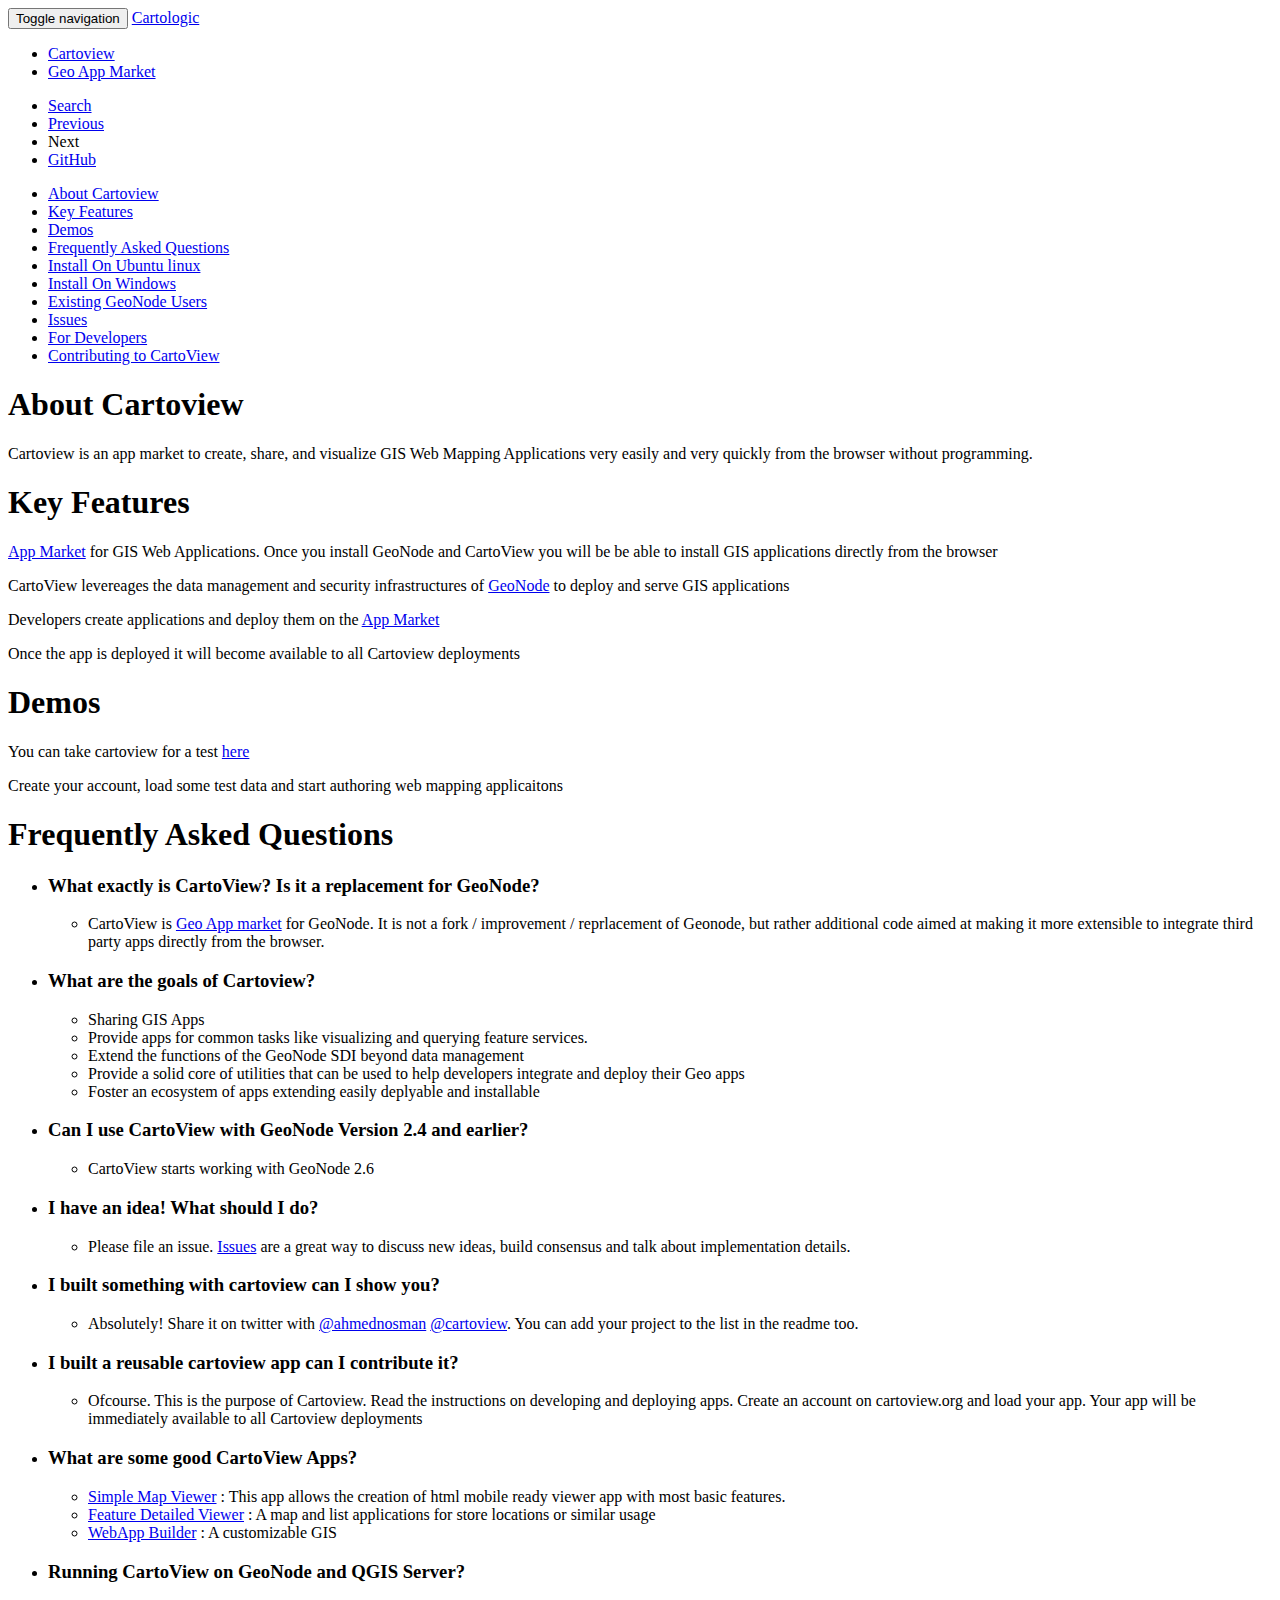
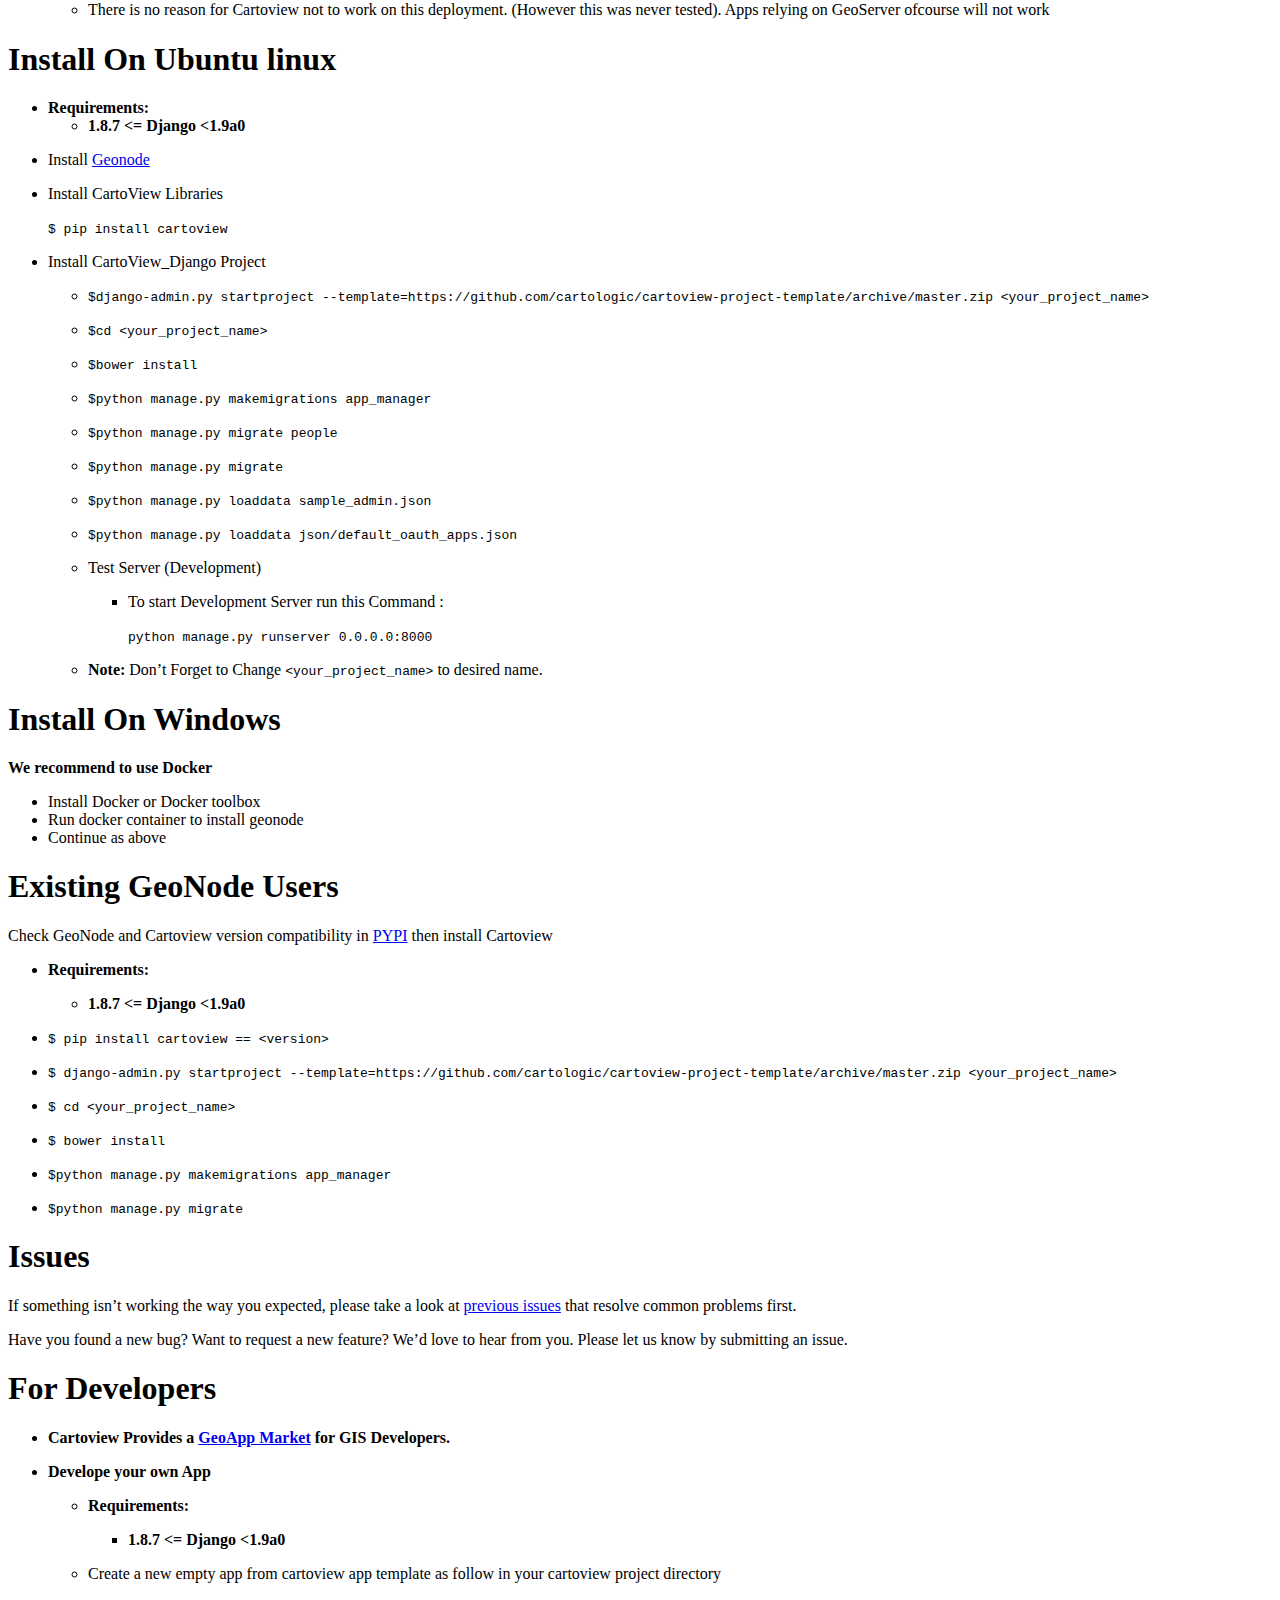
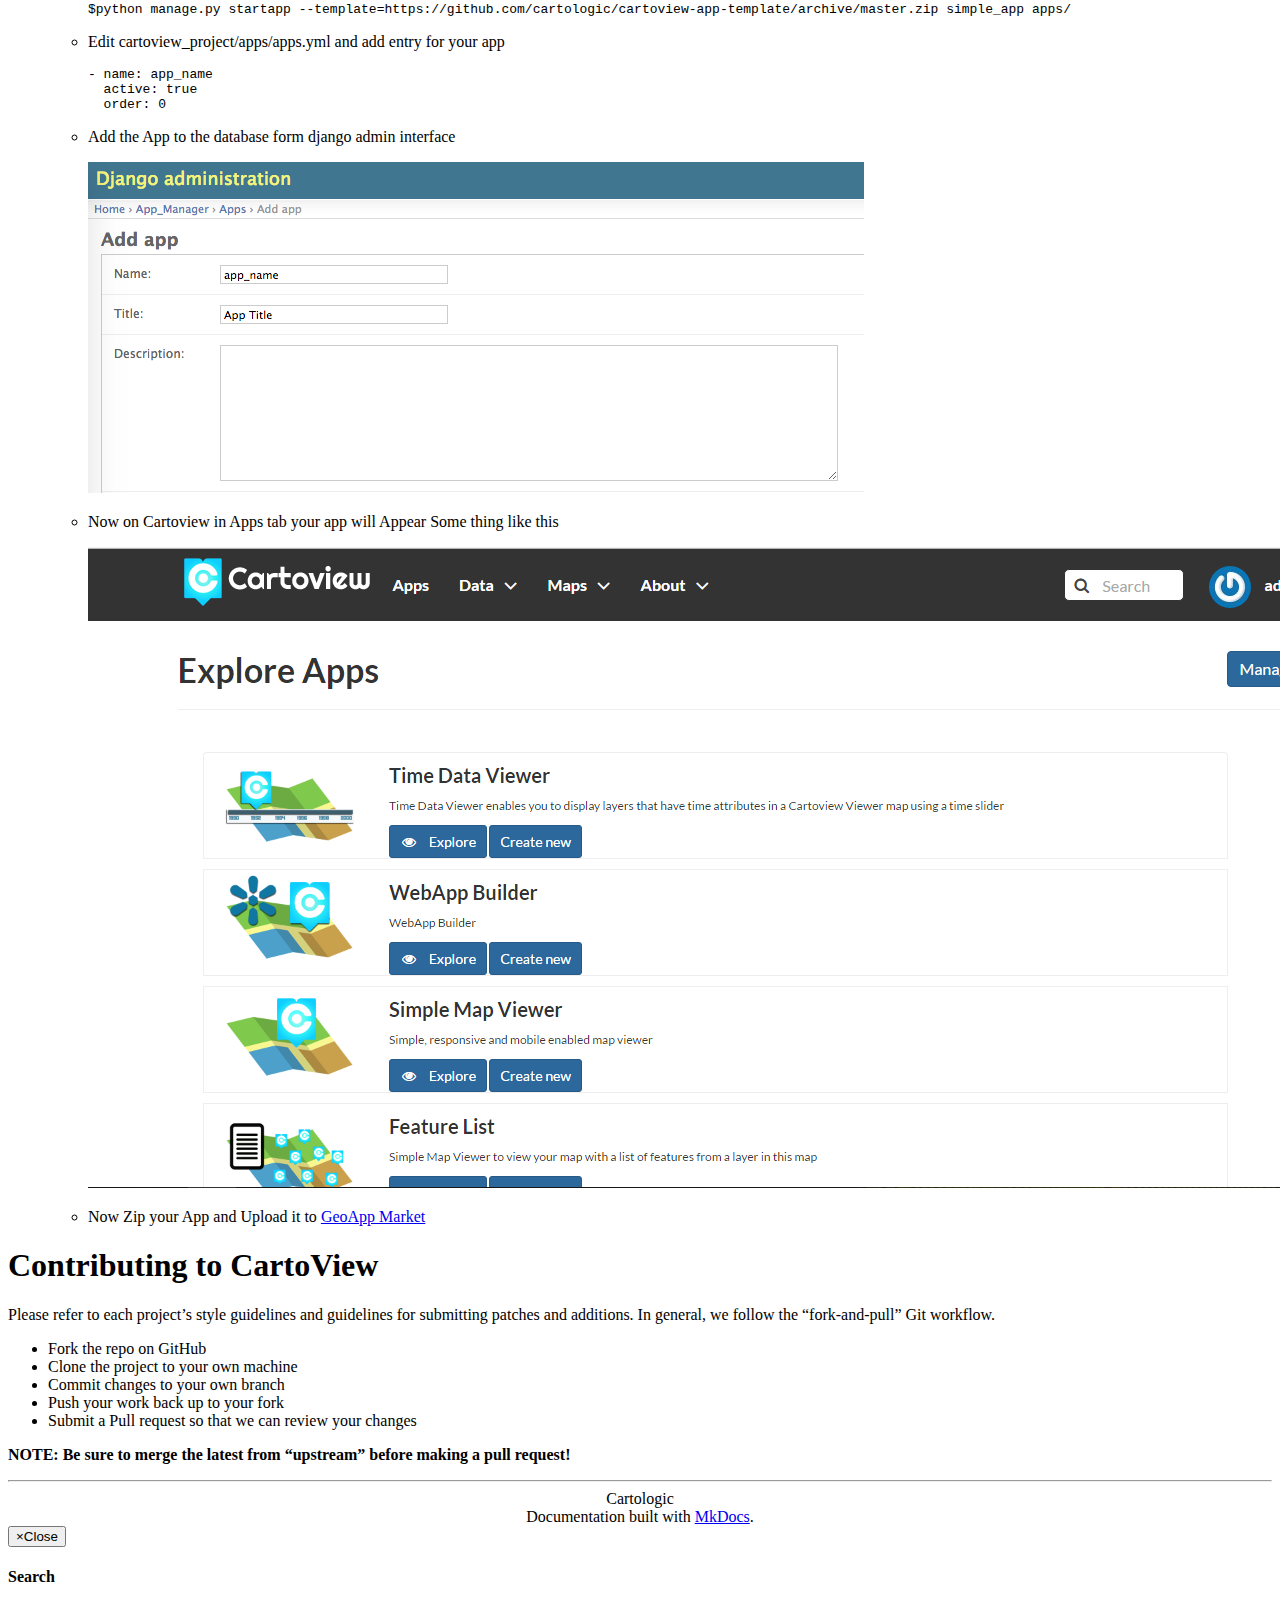
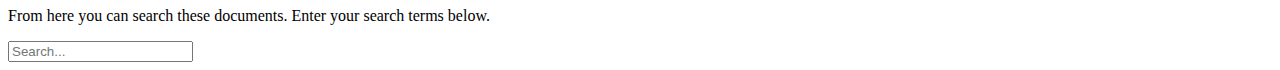
==== cartoview/index.html @ b1073b2e "Update index.html" ====
<!DOCTYPE html>
<html lang="en">
    <head>
        <meta charset="utf-8">
        <meta http-equiv="X-UA-Compatible" content="IE=edge">
        <meta name="viewport" content="width=device-width, initial-scale=1.0">
        
        <meta name="author" content="Cartologic">
        <link rel="canonical" href="http://www.cartologic.com/cartoview/">
        <link rel="shortcut icon" href="../img/favicon.ico">

	<title>Cartoview - Cartologic</title>

        <link href="../css/bootstrap-custom.min.css" rel="stylesheet">
        <link href="../css/font-awesome-4.0.3.css" rel="stylesheet">
        <link rel="stylesheet" href="../css/highlight.css">
        <link href="../css/base.css" rel="stylesheet">

        <!-- HTML5 shim and Respond.js IE8 support of HTML5 elements and media queries -->
        <!--[if lt IE 9]>
            <script src="https://oss.maxcdn.com/libs/html5shiv/3.7.0/html5shiv.js"></script>
            <script src="https://oss.maxcdn.com/libs/respond.js/1.3.0/respond.min.js"></script>
        <![endif]-->

        
    </head>

    <body>

        <div class="navbar navbar-inverse navbar-fixed-top" role="navigation">
    <div class="container">

        <!-- Collapsed navigation -->
        <div class="navbar-header">
            <!-- Expander button -->
            <button type="button" class="navbar-toggle" data-toggle="collapse" data-target=".navbar-collapse">
                <span class="sr-only">Toggle navigation</span>
                <span class="icon-bar"></span>
                <span class="icon-bar"></span>
                <span class="icon-bar"></span>
            </button>

            <!-- Main title -->
            <a class="navbar-brand" href="..">Cartologic</a>
        </div>

        <!-- Expanded navigation -->
        <div class="navbar-collapse collapse">
            <!-- Main navigation -->
            <ul class="nav navbar-nav">
 
                <li class="active">
                    <a href="./">Cartoview</a>
                </li>
				<li>
                    <a href="http://cartoview.org">Geo App Market</a>
                </li>
            
            
            </ul>

            <!-- Search, Navigation and Repo links -->
            <ul class="nav navbar-nav navbar-right">
                <li>
                    <a href="#" data-toggle="modal" data-target="#mkdocs_search_modal">
                        <i class="fa fa-search"></i> Search
                    </a>
                </li>
                <li >
                    <a rel="next" href="..">
                        <i class="fa fa-arrow-left"></i> Previous
                    </a>
                </li>
                <li class="disabled">
                    <a rel="prev" >
                        Next <i class="fa fa-arrow-right"></i>
                    </a>
                </li>
                
                <li>
                    <a href="https://github.com/cartologic/cartoview">
                        
                            <i class="fa fa-github"></i>
                        
                        GitHub
                    </a>
                </li>
                
            </ul>
        </div>
    </div>
</div>

        <div class="container">
            <div class="col-md-3"><div class="bs-sidebar hidden-print affix well" role="complementary">
    <ul class="nav bs-sidenav">
    
        <li class="main active"><a href="#about-cartoview">About Cartoview</a></li>
        
    
        <li class="main "><a href="#key-features">Key Features</a></li>
        
    
        <li class="main "><a href="#demos">Demos</a></li>
        
    
        <li class="main "><a href="#frequently-asked-questions">Frequently Asked Questions</a></li>
        
    
        <li class="main "><a href="#install-on-ubuntu-linux">Install On Ubuntu linux</a></li>
        
    
        <li class="main "><a href="#install-on-windows">Install On Windows</a></li>
        
    
        <li class="main "><a href="#existing-geonode-users">Existing GeoNode Users</a></li>
        
    
        <li class="main "><a href="#issues">Issues</a></li>
        
    
        <li class="main "><a href="#for-developers">For Developers</a></li>
        
    
        <li class="main "><a href="#contributing-to-cartoview">Contributing to CartoView</a></li>
        
    
    </ul>
</div></div>
            <div class="col-md-9" role="main">

<h1 id="about-cartoview">About Cartoview</h1>
<p>Cartoview is an app market to create, share, and visualize GIS Web Mapping Applications very easily and very quickly from the browser without programming.</p>		    
<h1 id="key-features">Key Features</h1>
<p><a href="../www.cartoview.org">App Market</a> for GIS Web Applications. 
Once you install GeoNode and CartoView you will be be able to install GIS applications directly from the browser</p>
<p>CartoView levereages the data management and security infrastructures of <a href="https://github.com/GeoNode/geonode">GeoNode</a> to deploy and serve GIS applications</p>
<p>Developers create applications and deploy them on the <a href="../www.cartoview.org">App Market</a></p>
<p>Once the app is deployed it will become available to all Cartoview deployments</p>
<h1 id="demos">Demos</h1>
<p>You can take cartoview for a test <a href="../demo.cartoview.org">here</a></p>
<p>Create your account, load some test data and start authoring web mapping applicaitons</p>
<h1 id="frequently-asked-questions">Frequently Asked Questions</h1>
<ul>
<li>
<p><h3>What exactly is CartoView? Is it a replacement for GeoNode?</h3></p>
<ul>
<li>CartoView is <a href="../www.cartoview.org">Geo App market</a> for GeoNode. It is not a fork / improvement / reprlacement of Geonode, but rather additional code aimed at making it more extensible to integrate third party apps directly from the browser.</li>
</ul>
</li>
<li>
<p><h3>What are the goals of Cartoview?</h3></p>
<ul>
<li>Sharing GIS Apps</li>
<li>Provide apps for common tasks like visualizing and querying feature services.</li>
<li>Extend the functions of the GeoNode SDI beyond data management</li>
<li>Provide a solid core of utilities that can be used to help developers integrate and deploy their Geo apps </li>
<li>Foster an ecosystem of apps extending easily deplyable and installable</li>
</ul>
</li>
<li>
<p><h3>Can I use CartoView with GeoNode Version 2.4 and earlier?</h3></p>
<ul>
<li>CartoView starts working with GeoNode 2.6</li>
</ul>
</li>
<li>
<p><h3>I have an idea! What should I do?</h3></p>
<ul>
<li>Please file an issue. <a href="https://github.com/cartologic/cartoview/issues">Issues</a> are a great way to discuss new ideas, build consensus and talk about implementation details.</li>
</ul>
</li>
<li>
<p><h3>I built something with cartoview can I show you?</h3></p>
<ul>
<li>Absolutely! Share it on twitter with <a href="https://twitter.com/ahmednosman">@ahmednosman</a> <a href="https://twitter.com/cartoview">@cartoview</a>. You can add your project to the list in the readme too.</li>
</ul>
</li>
<li>
<p><h3>I built a reusable cartoview app can I contribute it?</h3></p>
<ul>
<li>Ofcourse. This is the purpose of Cartoview. Read the instructions on developing and deploying apps. Create an account on cartoview.org and load your app. Your app will be immediately available to all Cartoview deployments</li>
</ul>
</li>
<li>
<p><h3>What are some good CartoView Apps?</h3></p>
<ul>
<li><a href="http://cartoview.org/app/cartoview_map_viewer/">Simple Map Viewer</a> : This app allows the creation of html mobile ready viewer app with most basic features.</li>
<li><a href="http://cartoview.org/app/cartoview_feature_list/">Feature Detailed Viewer</a> : A map and list applications for store locations or similar usage</li>
<li><a href="http://cartoview.org/app/cartoview_geonode_viewer/">WebApp Builder</a> : A customizable GIS </li>
</ul>
</li>
<li>
<p><h3>Running CartoView on GeoNode and QGIS Server?</h3></p>
<ul>
<li>There is no reason for Cartoview not to work on this deployment. (However this was never tested). Apps relying on GeoServer ofcourse will not work</li>
</ul>
</li>
</ul>
<h1 id="install-on-ubuntu-linux">Install On Ubuntu linux</h1>
<ul>
<li><strong>Requirements:</strong><ul>
<li><strong>1.8.7 &lt;= Django &lt;1.9a0</strong></li>
</ul>
</li>
<li>
<p>Install <a href="https://github.com/GeoNode/geonode">Geonode</a> </p>
</li>
<li>
<p>Install CartoView Libraries</p>
<p><code>$ pip install cartoview</code></p>
</li>
<li>
<p>Install CartoView_Django Project</p>
<ul>
<li>
<p><code>$django-admin.py startproject --template=https://github.com/cartologic/cartoview-project-template/archive/master.zip  &lt;your_project_name&gt;</code></p>
</li>
<li>
<p><code>$cd &lt;your_project_name&gt;</code></p>
</li>
<li>
<p><code>$bower install</code></p>
</li>
<li>
<p><code>$python manage.py makemigrations app_manager</code></p>
</li>
<li>
<p><code>$python manage.py migrate people</code></p>
</li>
<li>
<p><code>$python manage.py migrate</code></p>
</li>
<li>
<p><code>$python manage.py loaddata sample_admin.json</code></p>
</li>
<li>
<p><code>$python manage.py loaddata json/default_oauth_apps.json</code></p>
</li>
<li>
<p>Test Server (Development)</p>
<ul>
<li>
<p>To start Development Server run this Command :</p>
<p><code>python manage.py runserver 0.0.0.0:8000</code></p>
</li>
</ul>
</li>
<li>
<p><strong>Note:</strong> Don&rsquo;t Forget to Change <code>&lt;your_project_name&gt;</code> to desired name.</p>
</li>
</ul>
</li>
</ul>
<h1 id="install-on-windows">Install On Windows</h1>
<p><strong>We recommend to use Docker</strong></p>
<ul>
<li>Install Docker or Docker toolbox</li>
<li>Run docker container to install geonode</li>
<li>Continue as above</li>
</ul>
<h1 id="existing-geonode-users">Existing GeoNode Users</h1>
<p>Check GeoNode and Cartoview version compatibility in <a href="https://pypi.python.org/pypi/cartoview">PYPI</a> then install Cartoview</p>
<ul>
<li>
<p><strong>Requirements:</strong></p>
<ul>
<li><strong>1.8.7 &lt;= Django &lt;1.9a0</strong></li>
</ul>
</li>
<li>
<p><code>$ pip install cartoview == &lt;version&gt;</code></p>
</li>
<li>
<p><code>$ django-admin.py startproject --template=https://github.com/cartologic/cartoview-project-template/archive/master.zip  &lt;your_project_name&gt;</code></p>
</li>
<li>
<p><code>$ cd &lt;your_project_name&gt;</code></p>
</li>
<li>
<p><code>$ bower install</code></p>
</li>
<li>
<p><code>$python manage.py makemigrations app_manager</code></p>
</li>
<li>
<p><code>$python manage.py migrate</code></p>
</li>
</ul>
<h1 id="issues">Issues</h1>
<p>If something isn&rsquo;t working the way you expected, please take a look at <a href="https://github.com/cartologic/cartoview/issues">previous issues</a> that resolve common problems first.</p>
<p>Have you found a new bug? Want to request a new feature? We&rsquo;d love to hear from you. Please let us know by submitting an issue.</p>
<h1 id="for-developers">For Developers</h1>
<ul>
<li>
<p><strong>Cartoview Provides a <a href="../www.cartoview.org">GeoApp Market</a> for GIS Developers.</strong></p>
</li>
<li>
<p><strong>Develope your own App</strong></p>
<ul>
<li>
<p><strong>Requirements:</strong></p>
<ul>
<li><strong>1.8.7 &lt;= Django &lt;1.9a0</strong></li>
</ul>
</li>
<li>
<p>Create a new empty app from cartoview app template as follow in your cartoview project directory</p>
<p><code>$python manage.py startapp --template=https://github.com/cartologic/cartoview-app-template/archive/master.zip simple_app apps/</code></p>
</li>
<li>
<p>Edit cartoview_project/apps/apps.yml and add entry for your app</p>
<pre><code>- name: app_name
  active: true
  order: 0
</code></pre>
</li>
<li>
<p>Add the App to the database form django admin interface</p>
<p><img alt="New App" src="../img/developers_app.png" /></p>
</li>
<li>
<p>Now on Cartoview in Apps tab your app will Appear Some thing like this</p>
<p><img alt="App Panel" src="../img/apps_panel.PNG" /></p>
</li>
<li>
<p>Now Zip your App and Upload it to <a href="../www.cartoview.org">GeoApp Market</a></p>
</li>
</ul>
</li>
</ul>
<h1 id="contributing-to-cartoview">Contributing to CartoView</h1>
<p>Please refer to each project&rsquo;s style guidelines and guidelines for submitting patches and additions. In general, we follow the &ldquo;fork-and-pull&rdquo; Git workflow.</p>
<ul>
<li>Fork the repo on GitHub</li>
<li>Clone the project to your own machine</li>
<li>Commit changes to your own branch</li>
<li>Push your work back up to your fork</li>
<li>Submit a Pull request so that we can review your changes</li>
</ul>
<p><strong>NOTE: Be sure to merge the latest from &ldquo;upstream&rdquo; before making a pull request!</strong></p></div>
        </div>

        <footer class="col-md-12">
            <hr>
            
                <center>Cartologic</center>
            
            <center>Documentation built with <a href="http://www.mkdocs.org/">MkDocs</a>.</center>
        </footer>

        <script src="../js/jquery-1.10.2.min.js"></script>
        <script src="../js/bootstrap-3.0.3.min.js"></script>
        <script src="../js/highlight.pack.js"></script>
        <script>var base_url = '..';</script>
        <script data-main="../mkdocs/js/search.js" src="../mkdocs/js/require.js"></script>
        <script src="../js/base.js"></script>

        <div class="modal" id="mkdocs_search_modal" tabindex="-1" role="dialog" aria-labelledby="Search Modal" aria-hidden="true">
            <div class="modal-dialog">
                <div class="modal-content">
                    <div class="modal-header">
                        <button type="button" class="close" data-dismiss="modal"><span aria-hidden="true">&times;</span><span class="sr-only">Close</span></button>
                        <h4 class="modal-title" id="exampleModalLabel">Search</h4>
                    </div>
                    <div class="modal-body">
                        <p>
                            From here you can search these documents. Enter
                            your search terms below.
                        </p>
                        <form role="form">
                            <div class="form-group">
                                <input type="text" class="form-control" placeholder="Search..." id="mkdocs-search-query">
                            </div>
                        </form>
                        <div id="mkdocs-search-results"></div>
                    </div>
                    <div class="modal-footer">
                    </div>
                </div>
            </div>
        </div>
    </body>
</html>
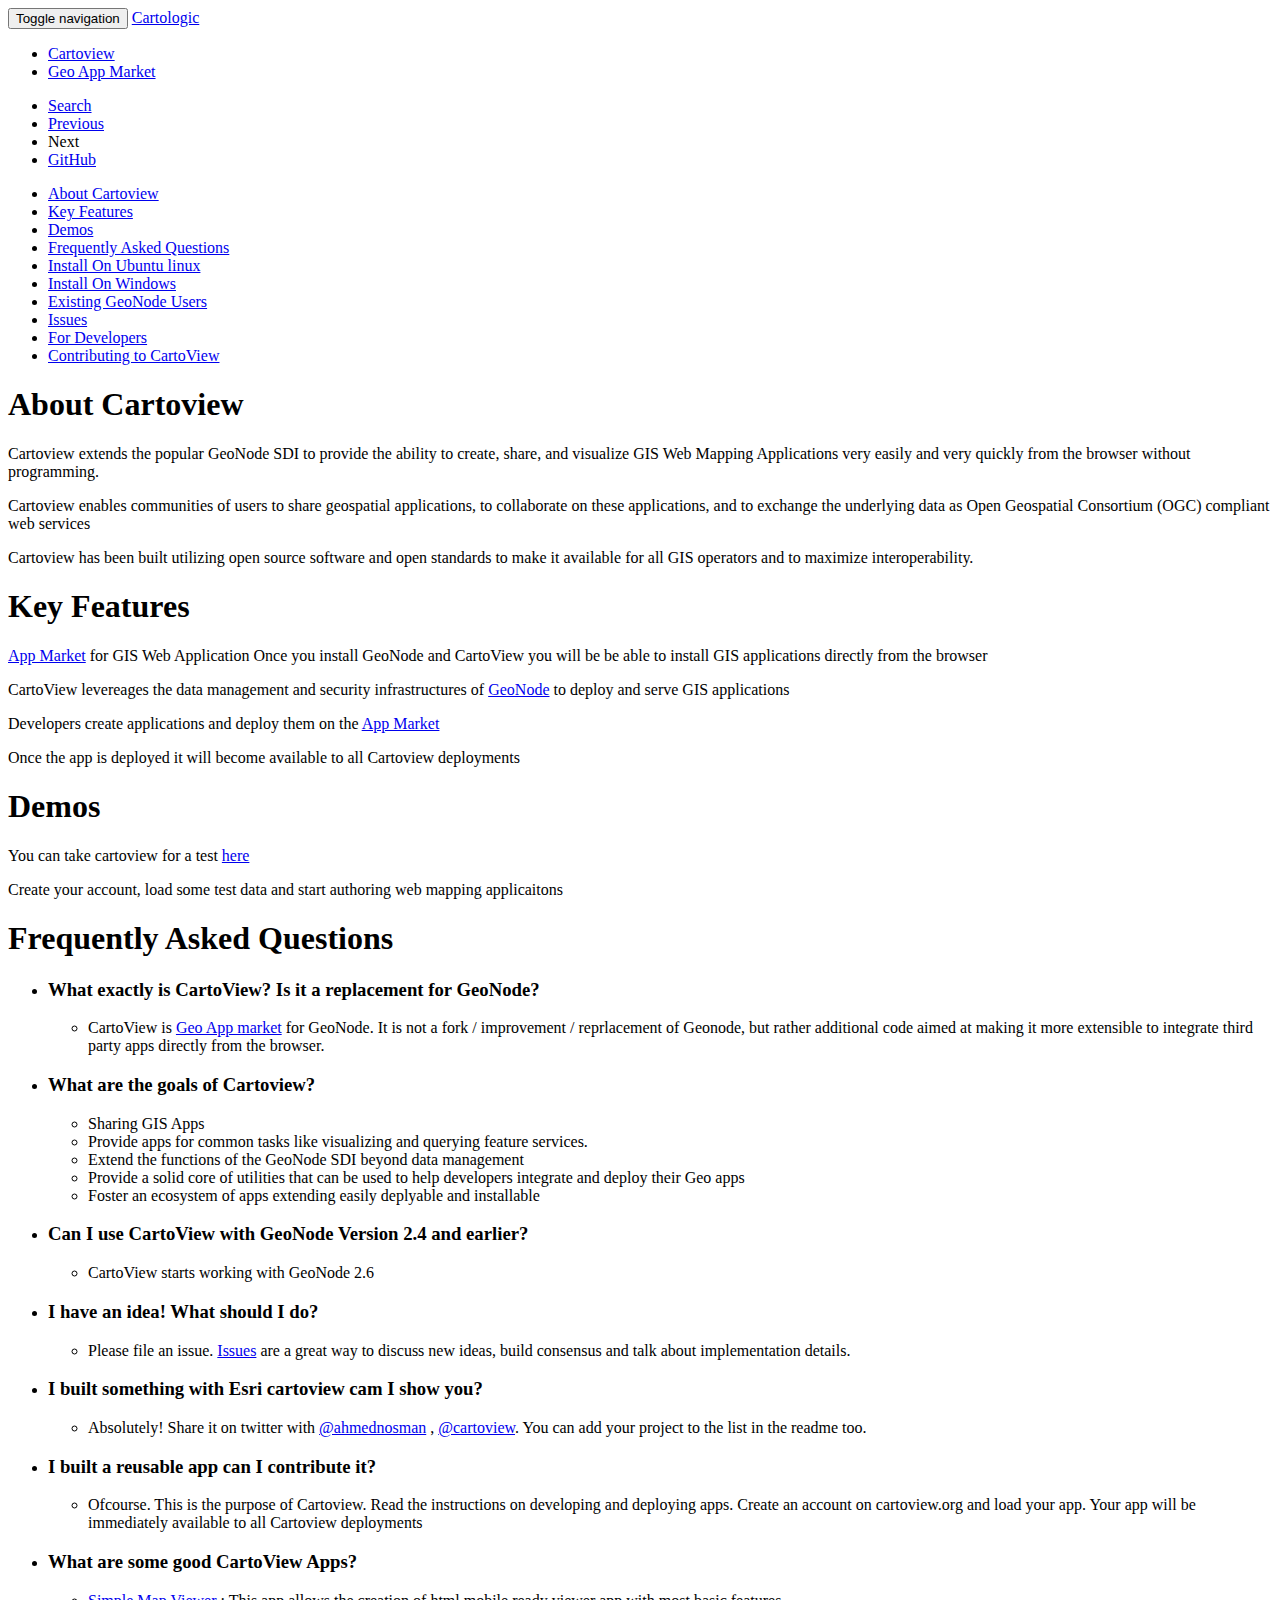
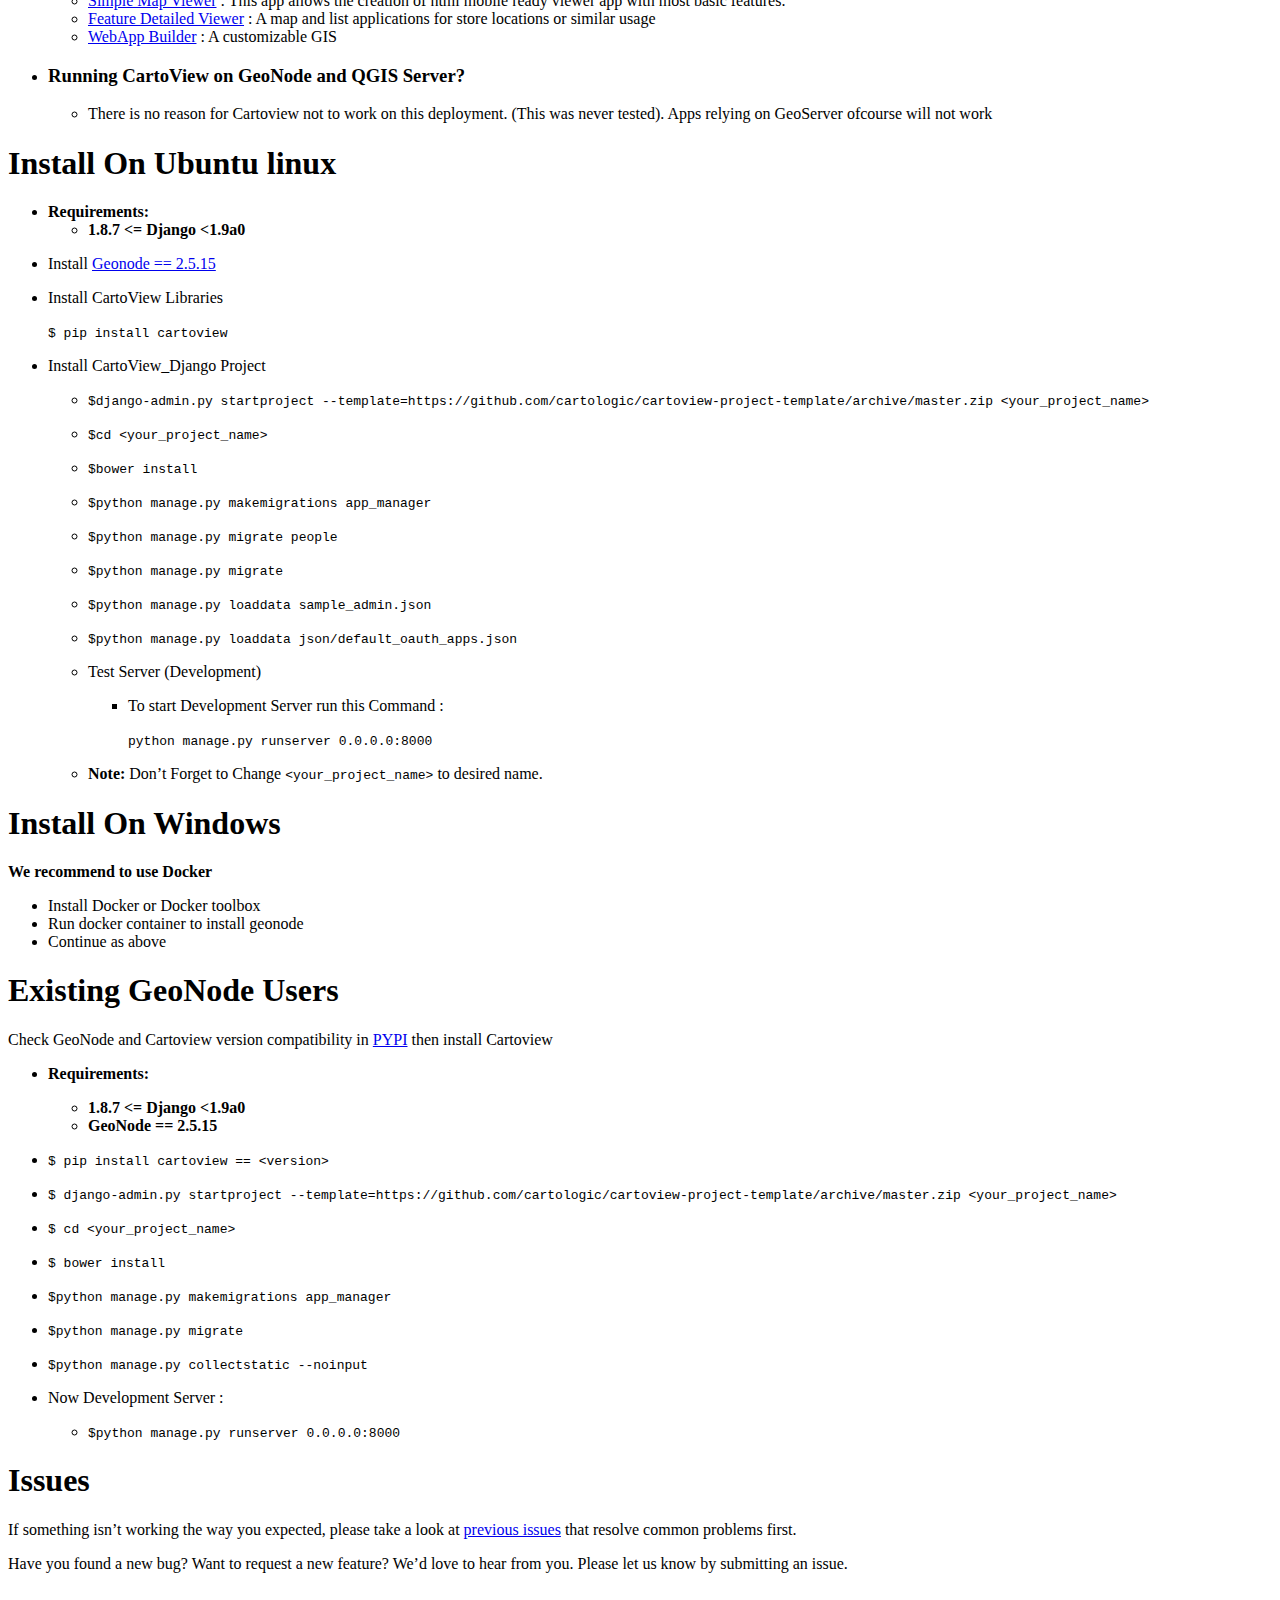
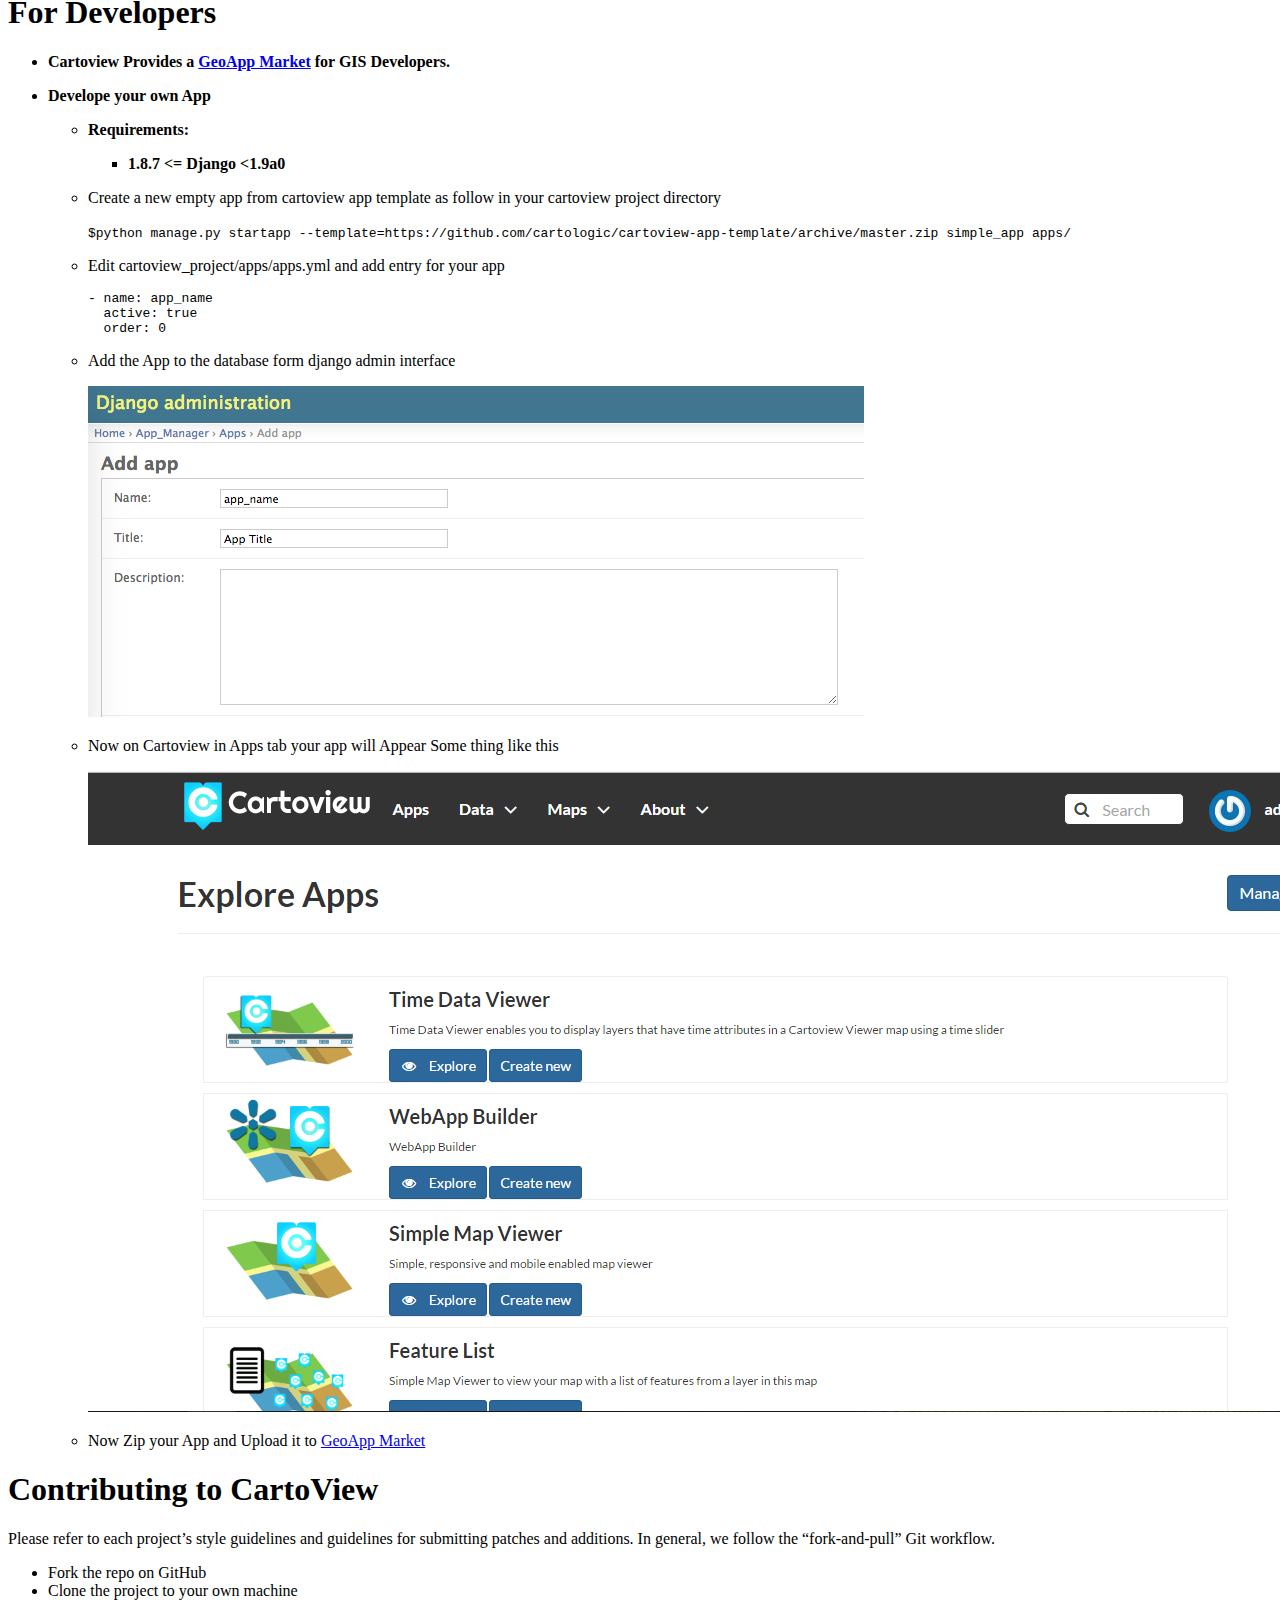
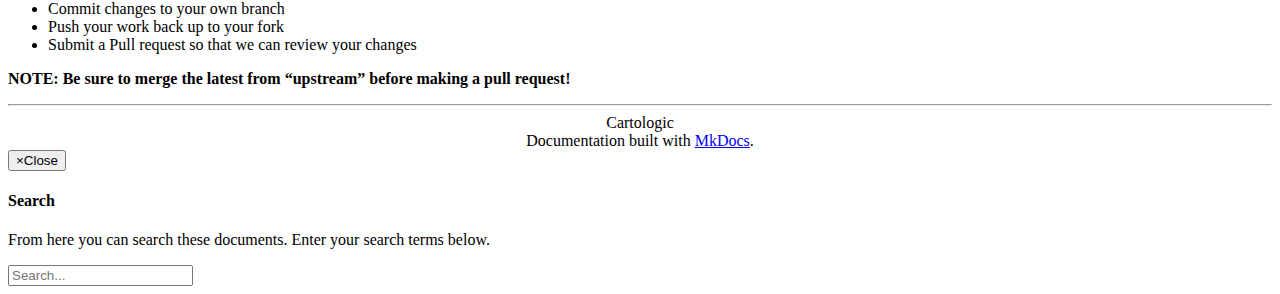
==== commit 0462efab: "update geonode version" ====
--- a/cartoview/index.html
+++ b/cartoview/index.html
@@ -48,12 +48,11 @@
         <div class="navbar-collapse collapse">
             <!-- Main navigation -->
             <ul class="nav navbar-nav">
- 
                 <li class="active">
                     <a href="./">Cartoview</a>
                 </li>
-				<li>
-                    <a href="http://cartoview.org">Geo App Market</a>
+				<li >
+                    <a href="http://cartoview.org" target="_blank">Geo App Market</a>
                 </li>
             
             
@@ -130,22 +129,24 @@
             <div class="col-md-9" role="main">
 
 <h1 id="about-cartoview">About Cartoview</h1>
-<p>Cartoview is an app market to create, share, and visualize GIS Web Mapping Applications very easily and very quickly from the browser without programming.</p>		    
+<p>Cartoview extends the popular GeoNode SDI to provide the ability to create, share, and visualize GIS Web Mapping Applications very easily and very quickly from the browser without programming.</p>
+<p>Cartoview enables communities of users to share geospatial applications, to collaborate on these applications, and to exchange the underlying data as Open Geospatial Consortium (OGC) compliant web services</p>
+<p>Cartoview has been built utilizing open source software and open standards to make it available for all GIS operators and to maximize interoperability.</p>
 <h1 id="key-features">Key Features</h1>
-<p><a href="../www.cartoview.org">App Market</a> for GIS Web Applications. 
+<p><a href="http://www.cartoview.org">App Market</a> for GIS Web Application
 Once you install GeoNode and CartoView you will be be able to install GIS applications directly from the browser</p>
 <p>CartoView levereages the data management and security infrastructures of <a href="https://github.com/GeoNode/geonode">GeoNode</a> to deploy and serve GIS applications</p>
-<p>Developers create applications and deploy them on the <a href="../www.cartoview.org">App Market</a></p>
+<p>Developers create applications and deploy them on the <a href="http://www.cartoview.org">App Market</a></p>
 <p>Once the app is deployed it will become available to all Cartoview deployments</p>
 <h1 id="demos">Demos</h1>
-<p>You can take cartoview for a test <a href="../demo.cartoview.org">here</a></p>
+<p>You can take cartoview for a test <a href="http://demo.cartoview.org">here</a></p>
 <p>Create your account, load some test data and start authoring web mapping applicaitons</p>
 <h1 id="frequently-asked-questions">Frequently Asked Questions</h1>
 <ul>
 <li>
 <p><h3>What exactly is CartoView? Is it a replacement for GeoNode?</h3></p>
 <ul>
-<li>CartoView is <a href="../www.cartoview.org">Geo App market</a> for GeoNode. It is not a fork / improvement / reprlacement of Geonode, but rather additional code aimed at making it more extensible to integrate third party apps directly from the browser.</li>
+<li>CartoView is <a href="http://www.cartoview.org">Geo App market</a> for GeoNode. It is not a fork / improvement / reprlacement of Geonode, but rather additional code aimed at making it more extensible to integrate third party apps directly from the browser.</li>
 </ul>
 </li>
 <li>
@@ -171,13 +172,13 @@
 </ul>
 </li>
 <li>
-<p><h3>I built something with cartoview can I show you?</h3></p>
-<ul>
-<li>Absolutely! Share it on twitter with <a href="https://twitter.com/ahmednosman">@ahmednosman</a> <a href="https://twitter.com/cartoview">@cartoview</a>. You can add your project to the list in the readme too.</li>
-</ul>
-</li>
-<li>
-<p><h3>I built a reusable cartoview app can I contribute it?</h3></p>
+<p><h3>I built something with Esri cartoview cam I show you?</h3></p>
+<ul>
+<li>Absolutely! Share it on twitter with <a href="https://twitter.com/ahmednosman">@ahmednosman</a> , <a href="https://twitter.com/cartoview">@cartoview</a>. You can add your project to the list in the readme too.</li>
+</ul>
+</li>
+<li>
+<p><h3>I built a reusable app  can I contribute it?</h3></p>
 <ul>
 <li>Ofcourse. This is the purpose of Cartoview. Read the instructions on developing and deploying apps. Create an account on cartoview.org and load your app. Your app will be immediately available to all Cartoview deployments</li>
 </ul>
@@ -193,7 +194,7 @@
 <li>
 <p><h3>Running CartoView on GeoNode and QGIS Server?</h3></p>
 <ul>
-<li>There is no reason for Cartoview not to work on this deployment. (However this was never tested). Apps relying on GeoServer ofcourse will not work</li>
+<li>There is no reason for Cartoview not to work on this deployment. (This was never tested). Apps relying on GeoServer ofcourse will not work</li>
 </ul>
 </li>
 </ul>
@@ -204,7 +205,7 @@
 </ul>
 </li>
 <li>
-<p>Install <a href="https://github.com/GeoNode/geonode">Geonode</a> </p>
+<p>Install <a href="https://github.com/GeoNode/geonode">Geonode == 2.5.15</a> </p>
 </li>
 <li>
 <p>Install CartoView Libraries</p>
@@ -266,6 +267,7 @@
 <p><strong>Requirements:</strong></p>
 <ul>
 <li><strong>1.8.7 &lt;= Django &lt;1.9a0</strong></li>
+<li><strong> GeoNode == 2.5.15 </strong></li>
 </ul>
 </li>
 <li>
@@ -285,6 +287,15 @@
 </li>
 <li>
 <p><code>$python manage.py migrate</code></p>
+</li>
+<li>
+<p><code>$python manage.py collectstatic --noinput</code></p>
+</li>
+<li>
+<p>Now Development Server :</p>
+<ul>
+<li><code>$python manage.py runserver 0.0.0.0:8000</code></li>
+</ul>
 </li>
 </ul>
 <h1 id="issues">Issues</h1>
@@ -293,7 +304,7 @@
 <h1 id="for-developers">For Developers</h1>
 <ul>
 <li>
-<p><strong>Cartoview Provides a <a href="../www.cartoview.org">GeoApp Market</a> for GIS Developers.</strong></p>
+<p><strong>Cartoview Provides a <a href="http://www.cartoview.org">GeoApp Market</a> for GIS Developers.</strong></p>
 </li>
 <li>
 <p><strong>Develope your own App</strong></p>
@@ -324,7 +335,7 @@
 <p><img alt="App Panel" src="../img/apps_panel.PNG" /></p>
 </li>
 <li>
-<p>Now Zip your App and Upload it to <a href="../www.cartoview.org">GeoApp Market</a></p>
+<p>Now Zip your App and Upload it to <a href="http://www.cartoview.org">GeoApp Market</a></p>
 </li>
 </ul>
 </li>
@@ -381,4 +392,4 @@
             </div>
         </div>
     </body>
-</html>
+</html>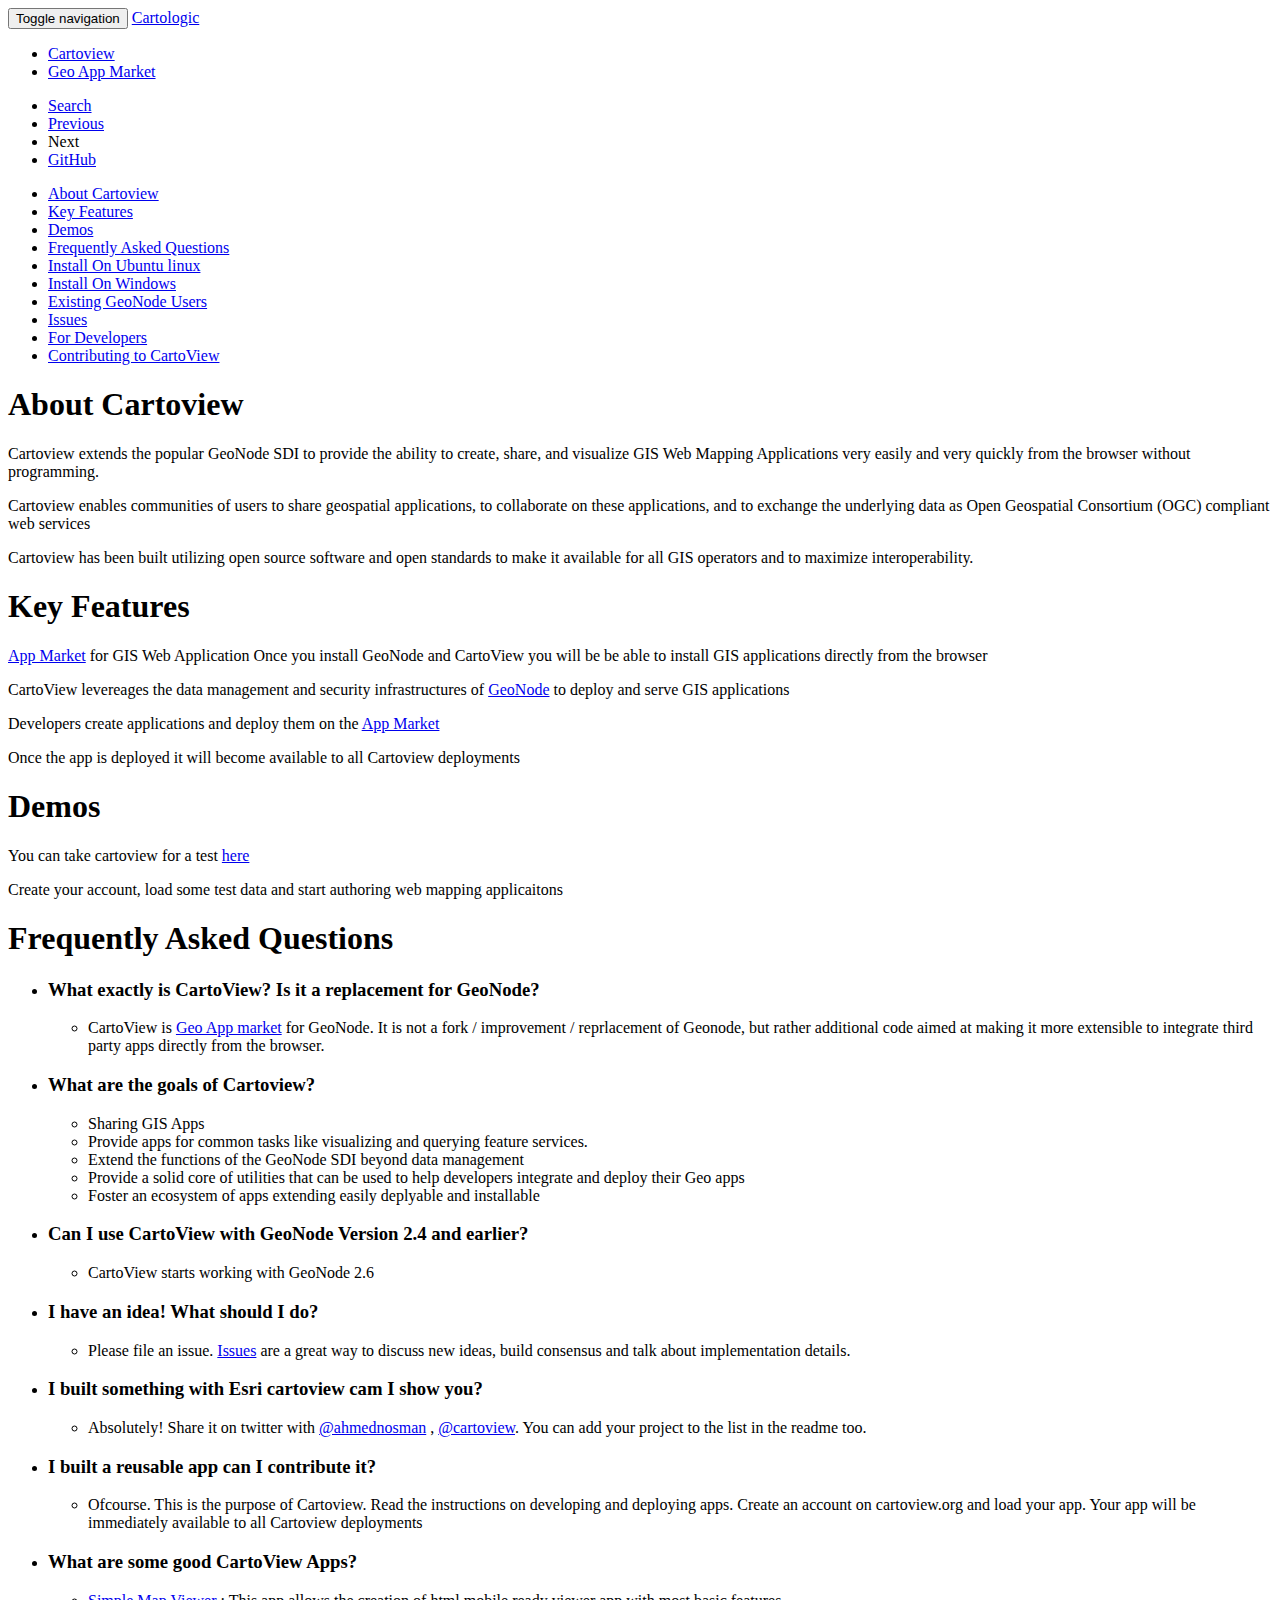
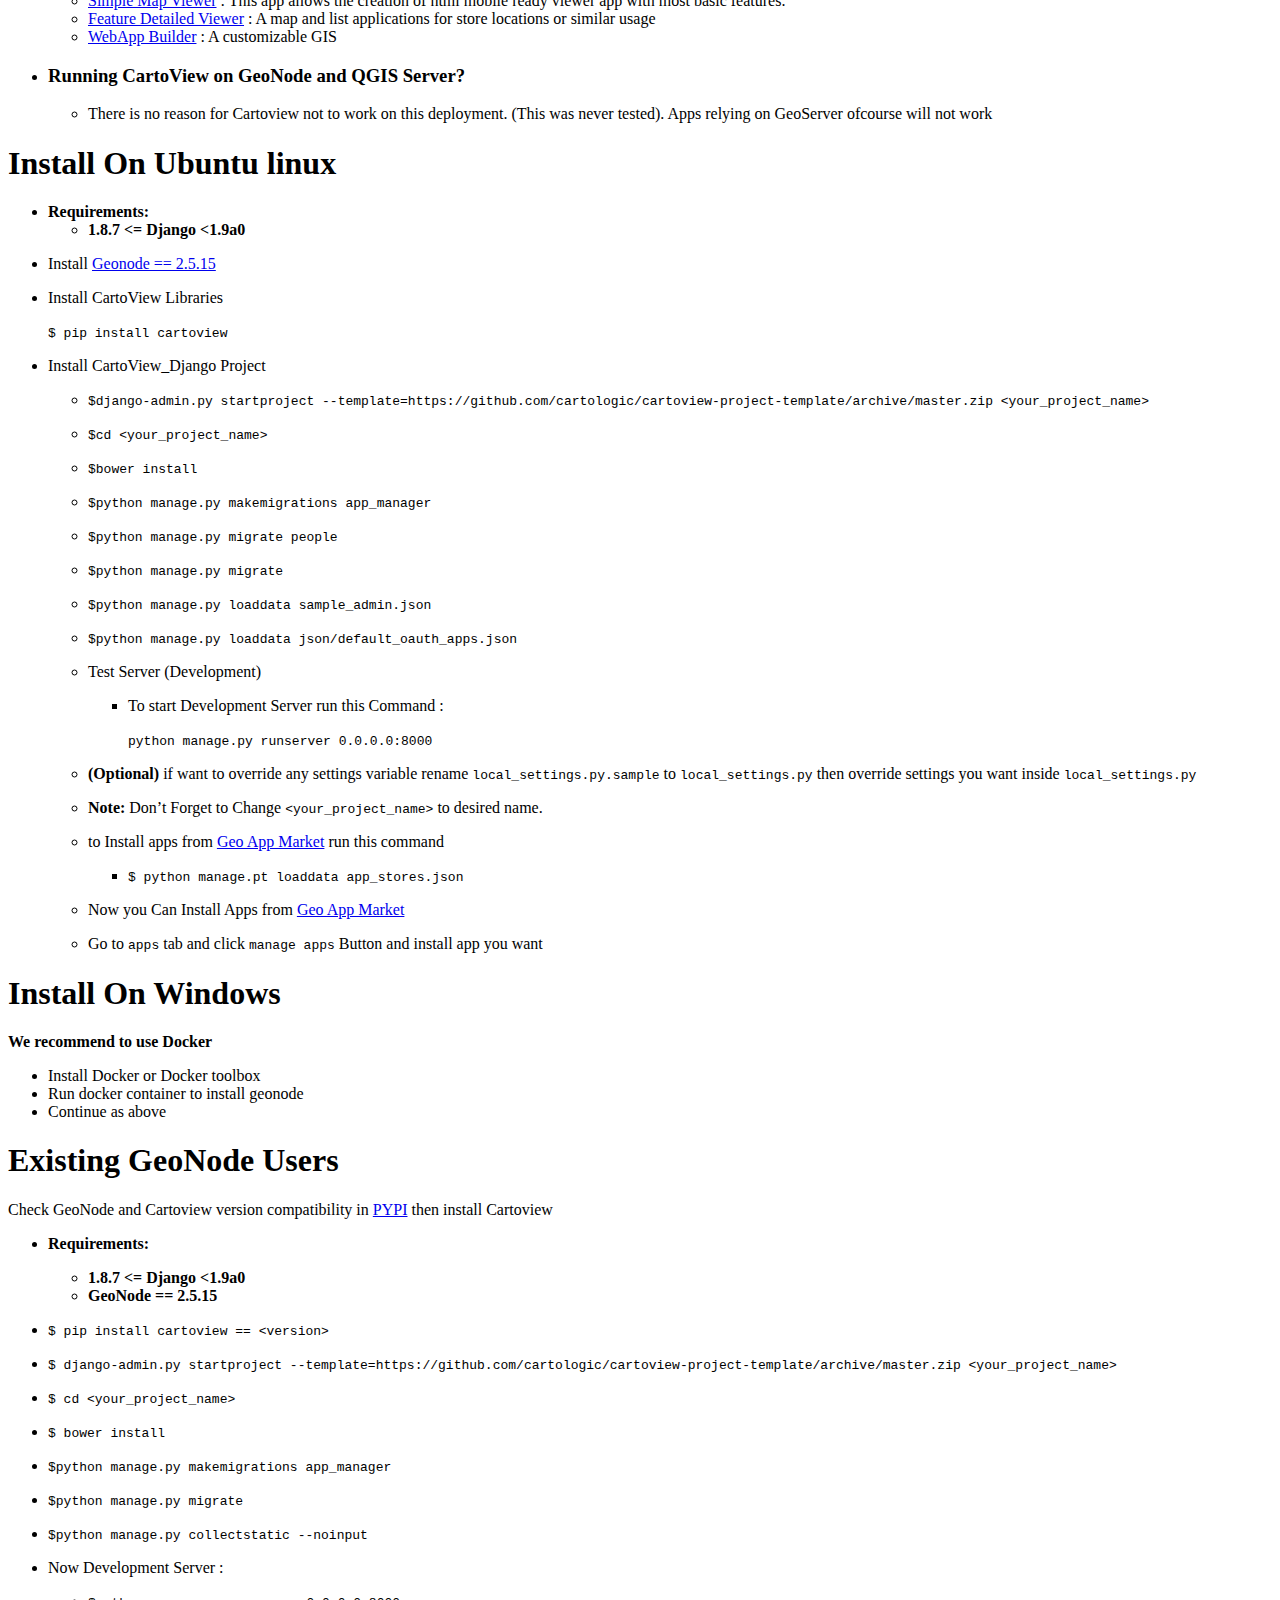
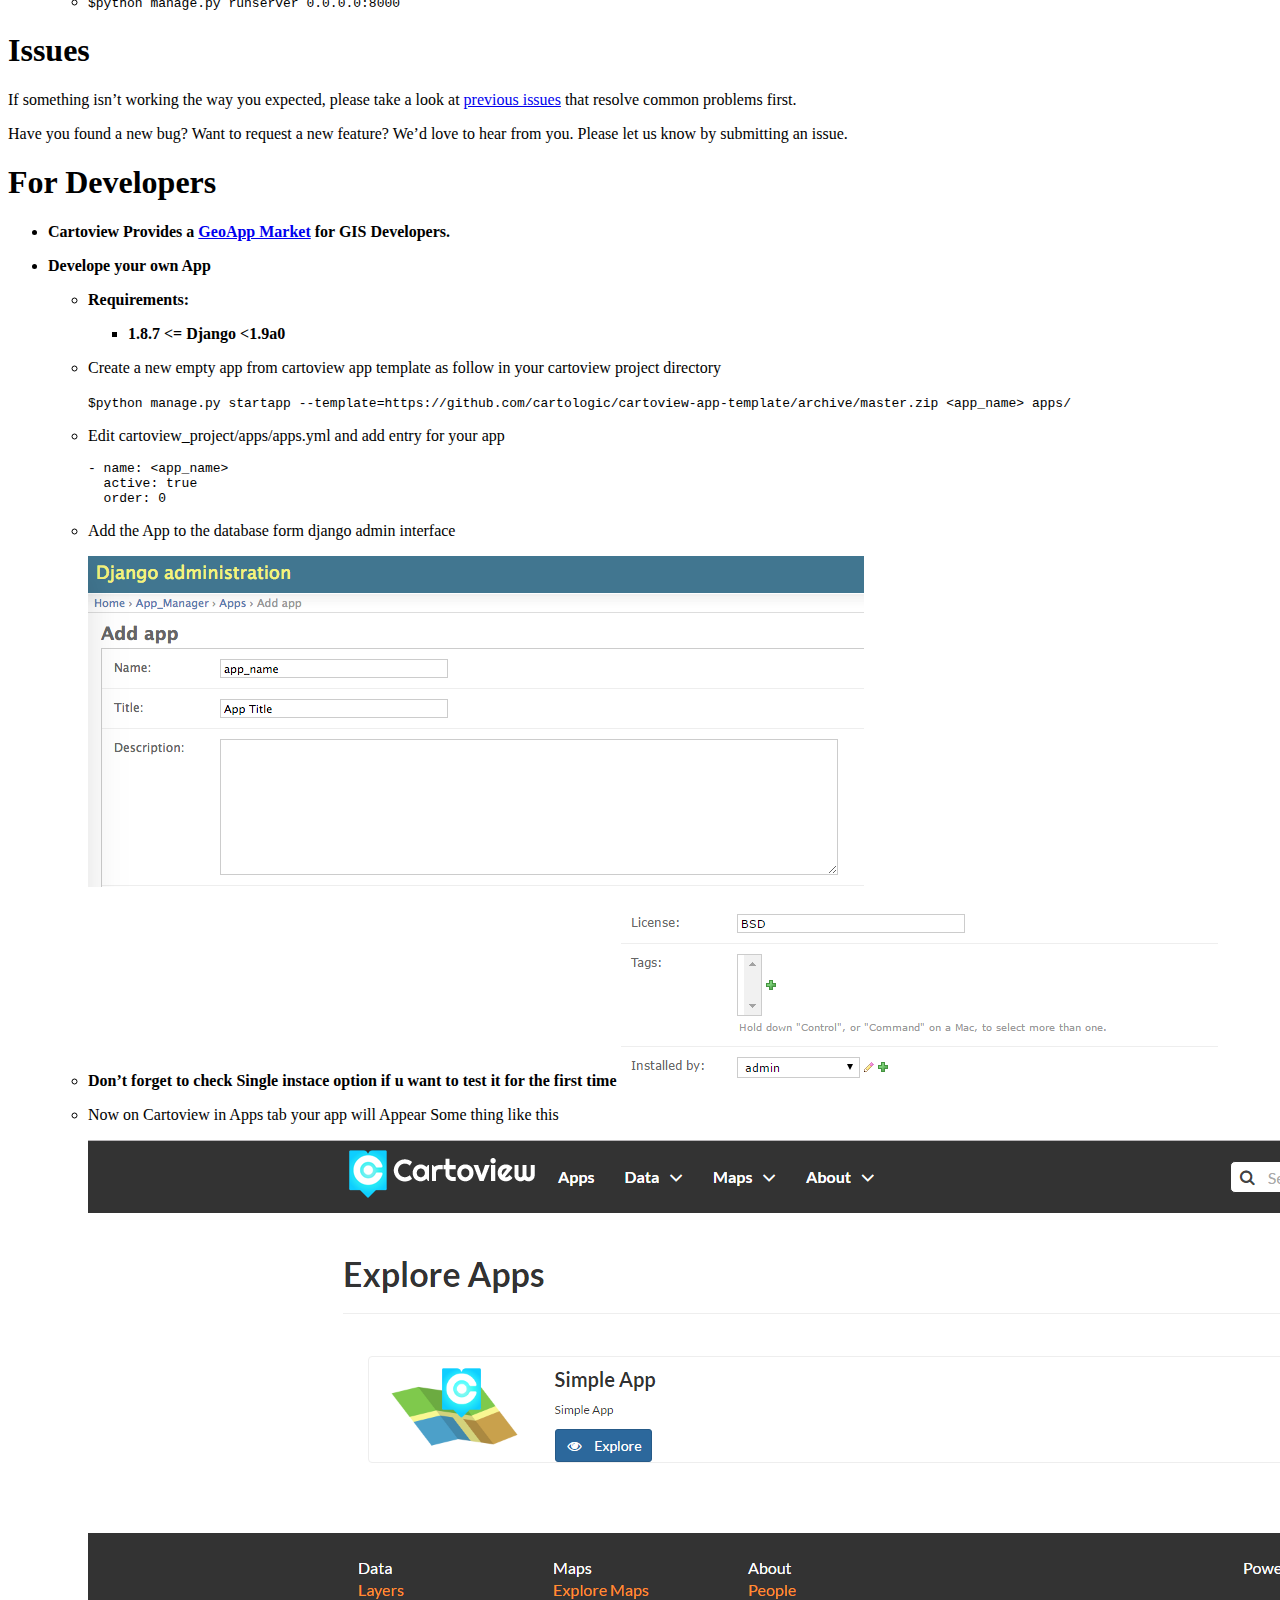
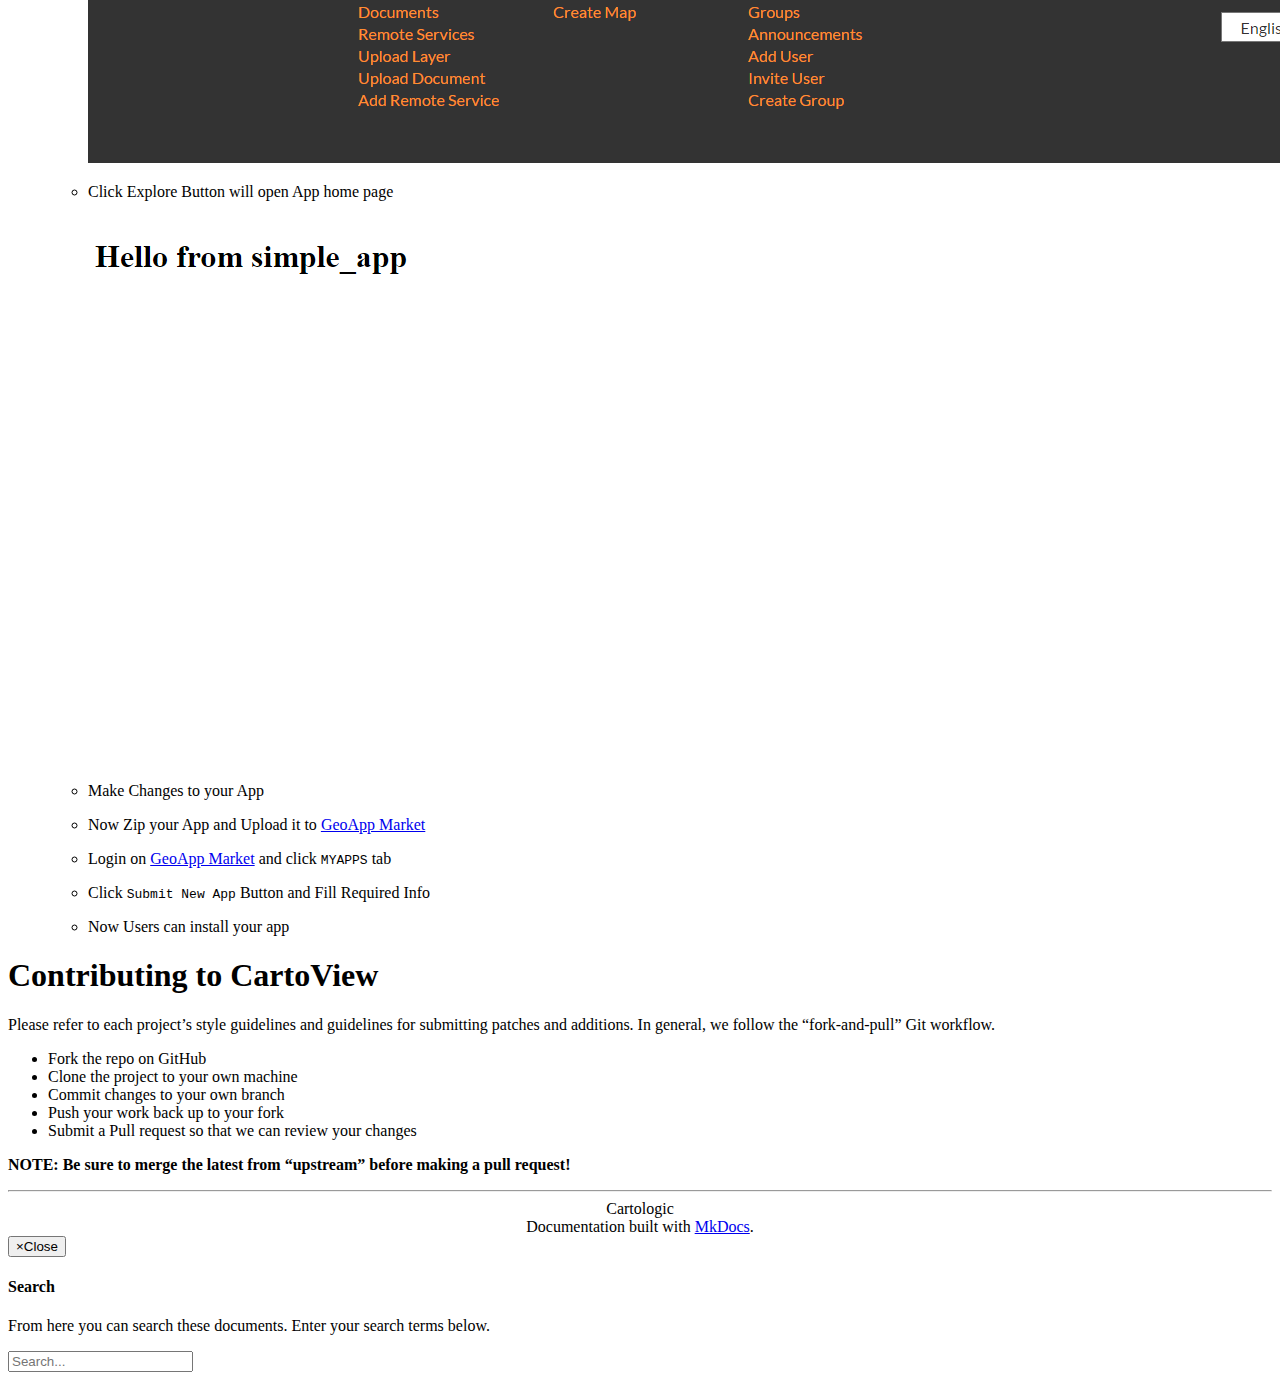
==== commit 0feeca85: "update instructions" ====
--- a/cartoview/index.html
+++ b/cartoview/index.html
@@ -248,8 +248,21 @@
 </ul>
 </li>
 <li>
+<p><strong>(Optional)</strong> if want to override any settings variable rename <code>local_settings.py.sample</code> to <code>local_settings.py</code> then override settings you want inside <code>local_settings.py</code></p>
+</li>
+<li>
 <p><strong>Note:</strong> Don&rsquo;t Forget to Change <code>&lt;your_project_name&gt;</code> to desired name.</p>
 </li>
+<li>
+<p>to Install apps from <a href="http://www.cartoview.org">Geo App Market</a> run this command </p>
+<ul>
+<li><code>$ python manage.pt loaddata app_stores.json</code></li>
+</ul>
+</li>
+<li>
+<p>Now you Can Install Apps from <a href="http://www.cartoview.org">Geo App Market</a> </p>
+</li>
+<li>Go to <code>apps</code> tab and click <code>manage apps</code> Button and install app you want</li>
 </ul>
 </li>
 </ul>
@@ -317,11 +330,11 @@
 </li>
 <li>
 <p>Create a new empty app from cartoview app template as follow in your cartoview project directory</p>
-<p><code>$python manage.py startapp --template=https://github.com/cartologic/cartoview-app-template/archive/master.zip simple_app apps/</code></p>
+<p><code>$python manage.py startapp --template=https://github.com/cartologic/cartoview-app-template/archive/master.zip &lt;app_name&gt; apps/</code></p>
 </li>
 <li>
 <p>Edit cartoview_project/apps/apps.yml and add entry for your app</p>
-<pre><code>- name: app_name
+<pre><code>- name: &lt;app_name&gt;
   active: true
   order: 0
 </code></pre>
@@ -331,11 +344,31 @@
 <p><img alt="New App" src="../img/developers_app.png" /></p>
 </li>
 <li>
+<p><strong>Don&rsquo;t forget to check Single instace option if u want to test it for the first time</strong>
+    <img alt="Single Instance" src="../img/single_instance.PNG" /></p>
+</li>
+<li>
 <p>Now on Cartoview in Apps tab your app will Appear Some thing like this</p>
 <p><img alt="App Panel" src="../img/apps_panel.PNG" /></p>
 </li>
 <li>
+<p>Click Explore Button will open App home page</p>
+<p><img alt="App Home" src="../img/app_home.PNG" /></p>
+</li>
+<li>
+<p>Make Changes to your App </p>
+</li>
+<li>
 <p>Now Zip your App and Upload it to <a href="http://www.cartoview.org">GeoApp Market</a></p>
+</li>
+<li>
+<p>Login on <a href="http://www.cartoview.org">GeoApp Market</a> and click <code>MYAPPS</code> tab</p>
+</li>
+<li>
+<p>Click <code>Submit New App</code> Button and Fill Required Info</p>
+</li>
+<li>
+<p>Now Users can install your app</p>
 </li>
 </ul>
 </li>
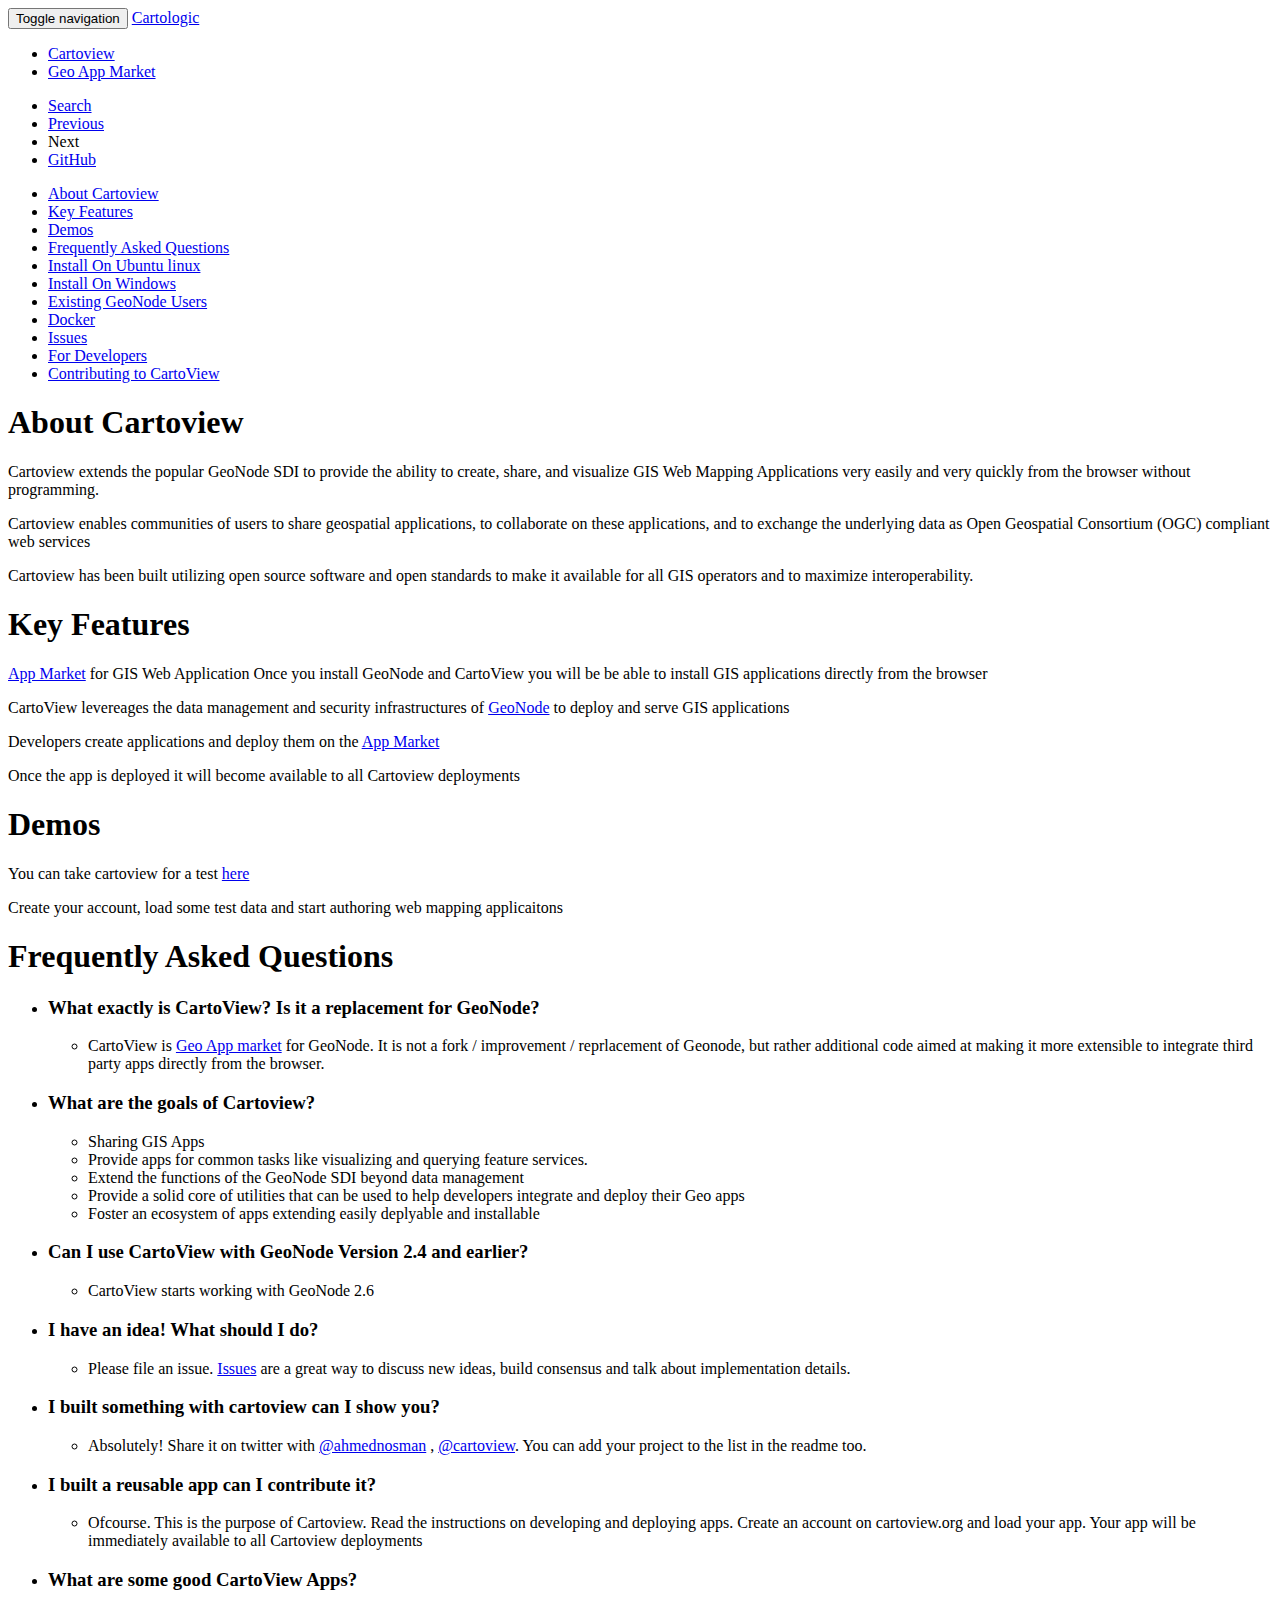
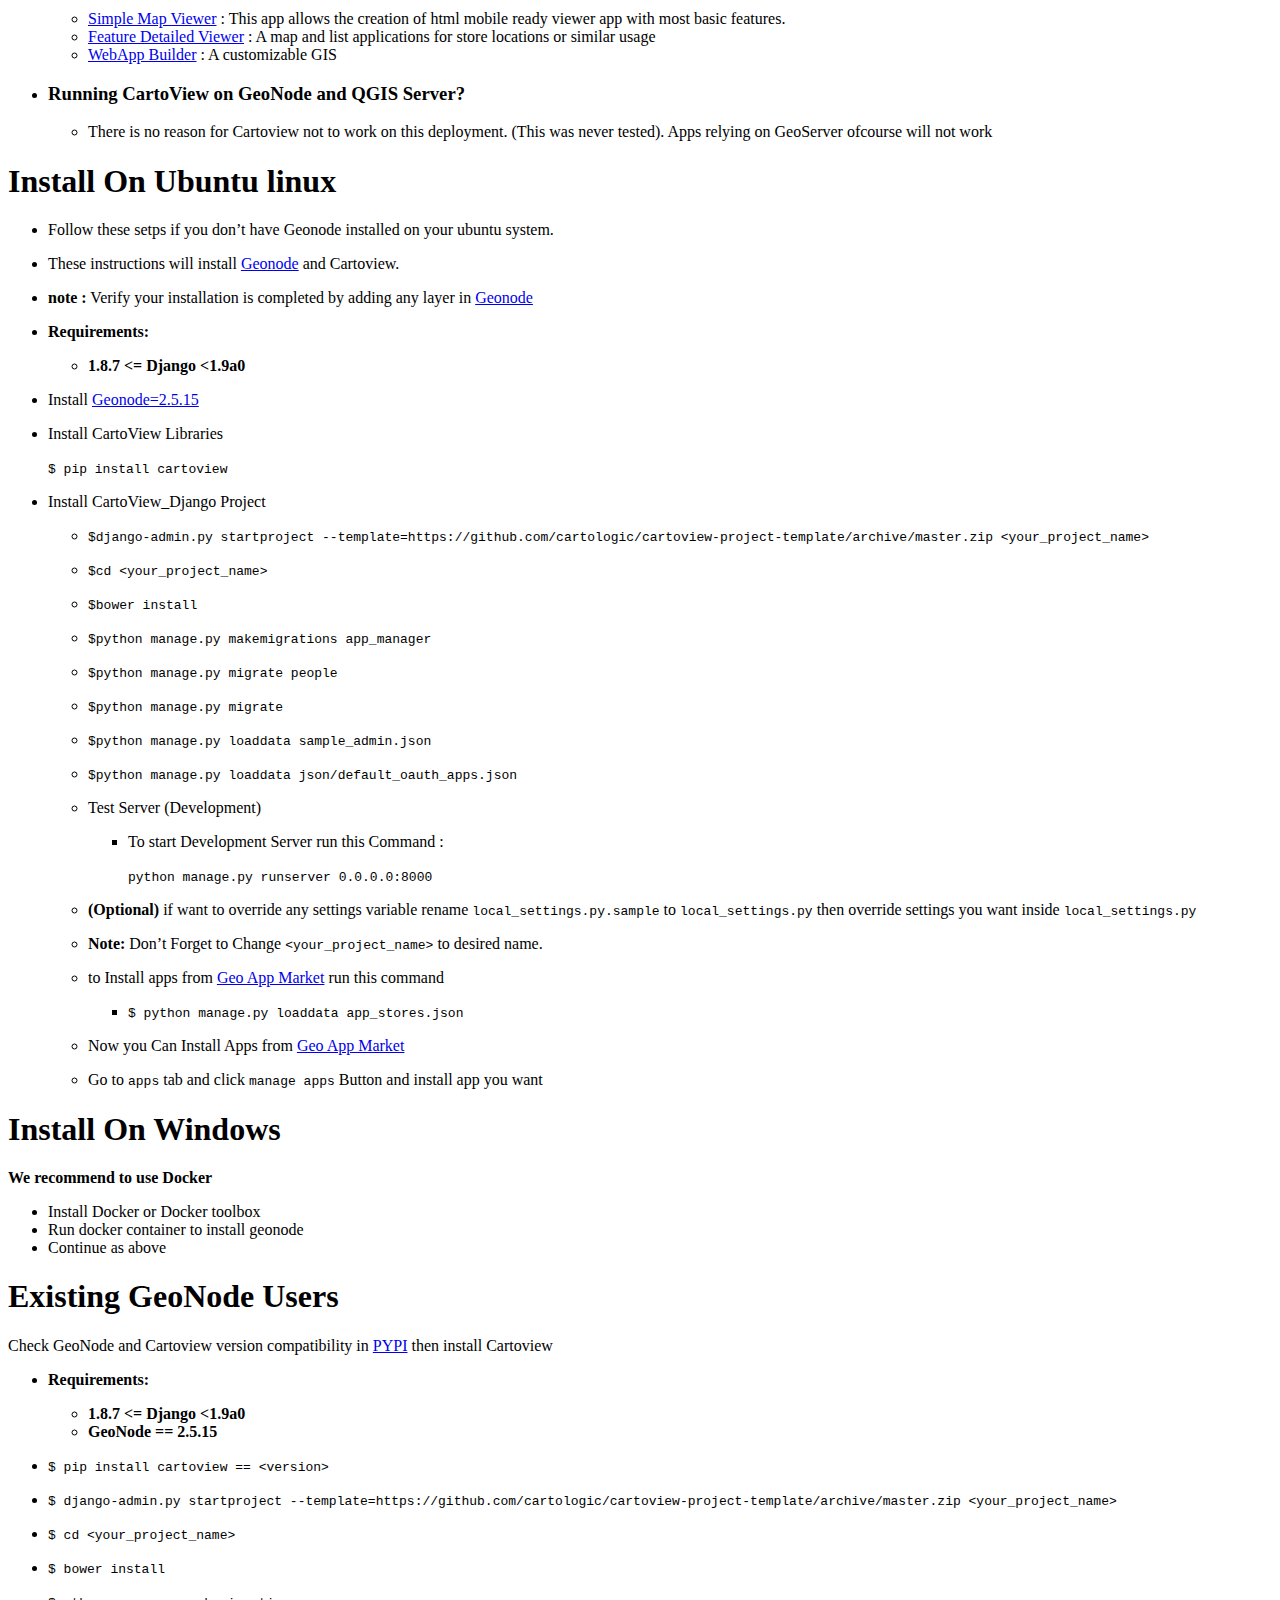
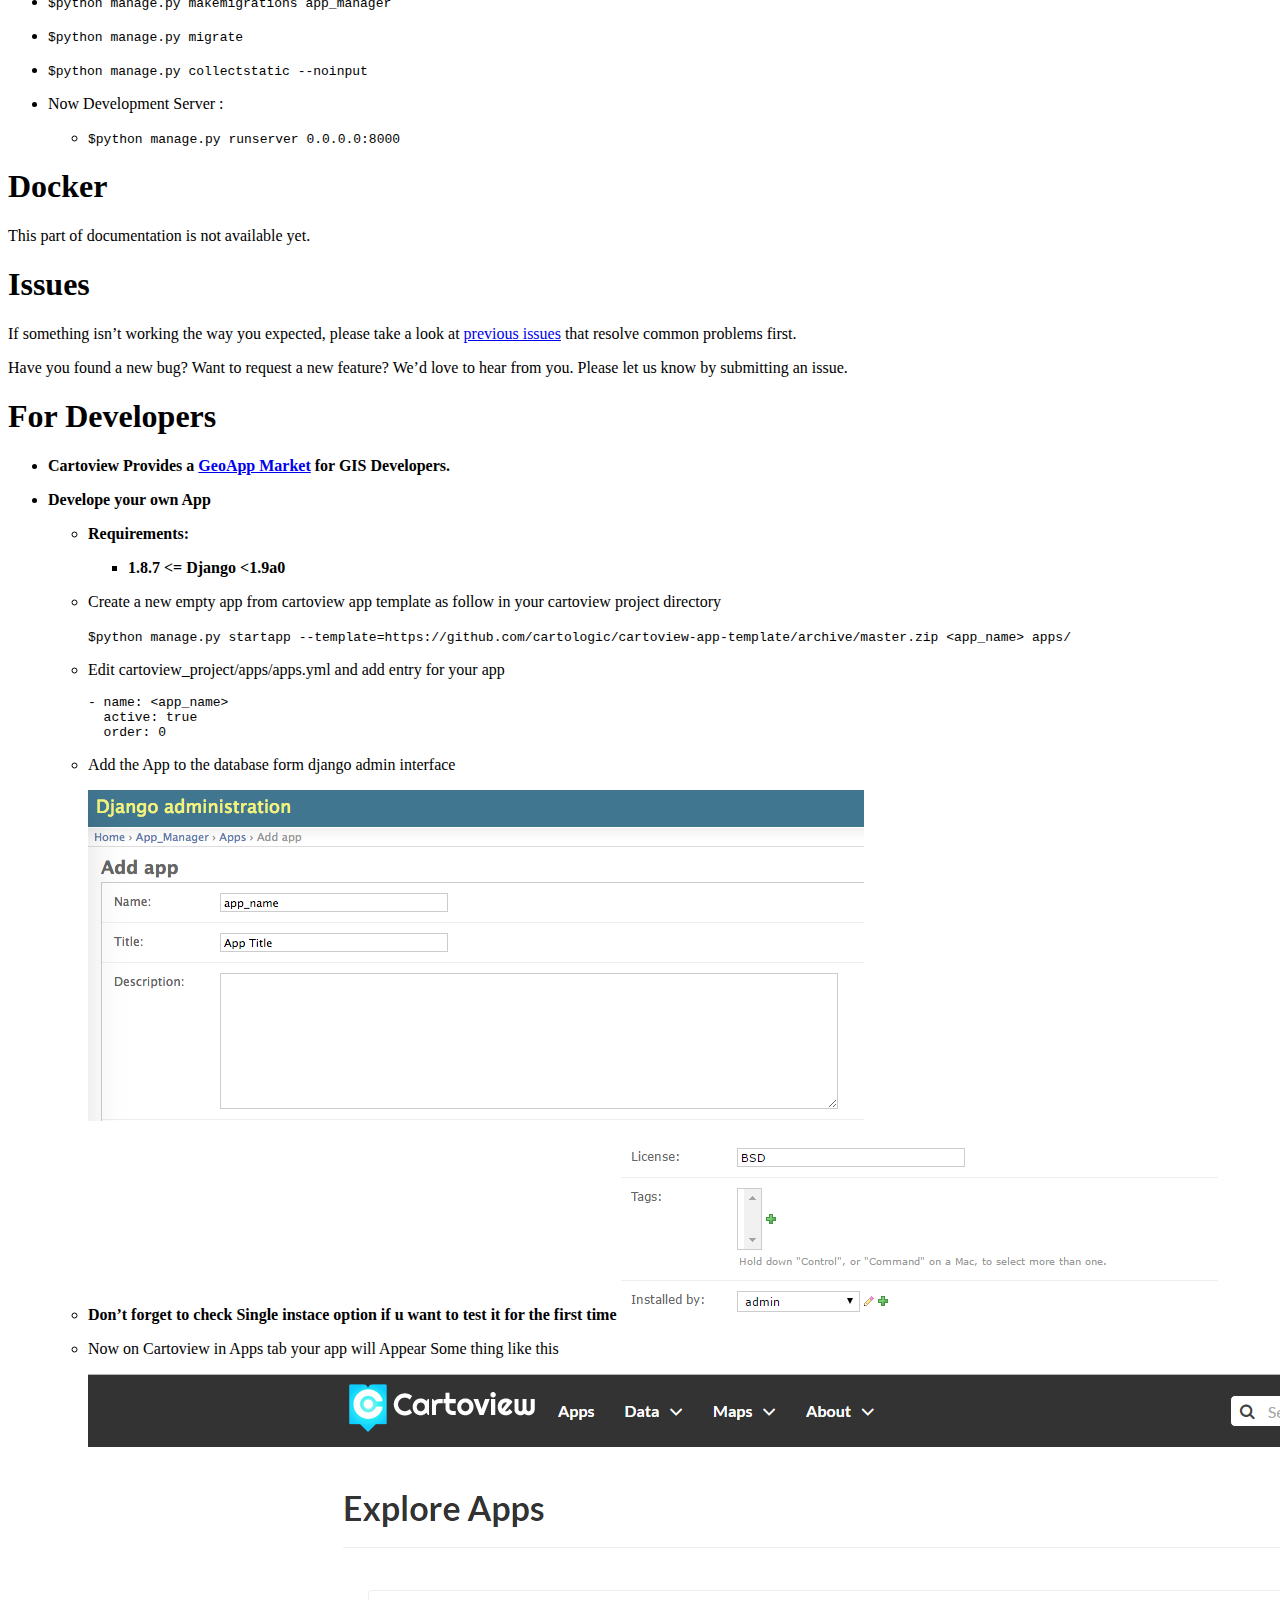
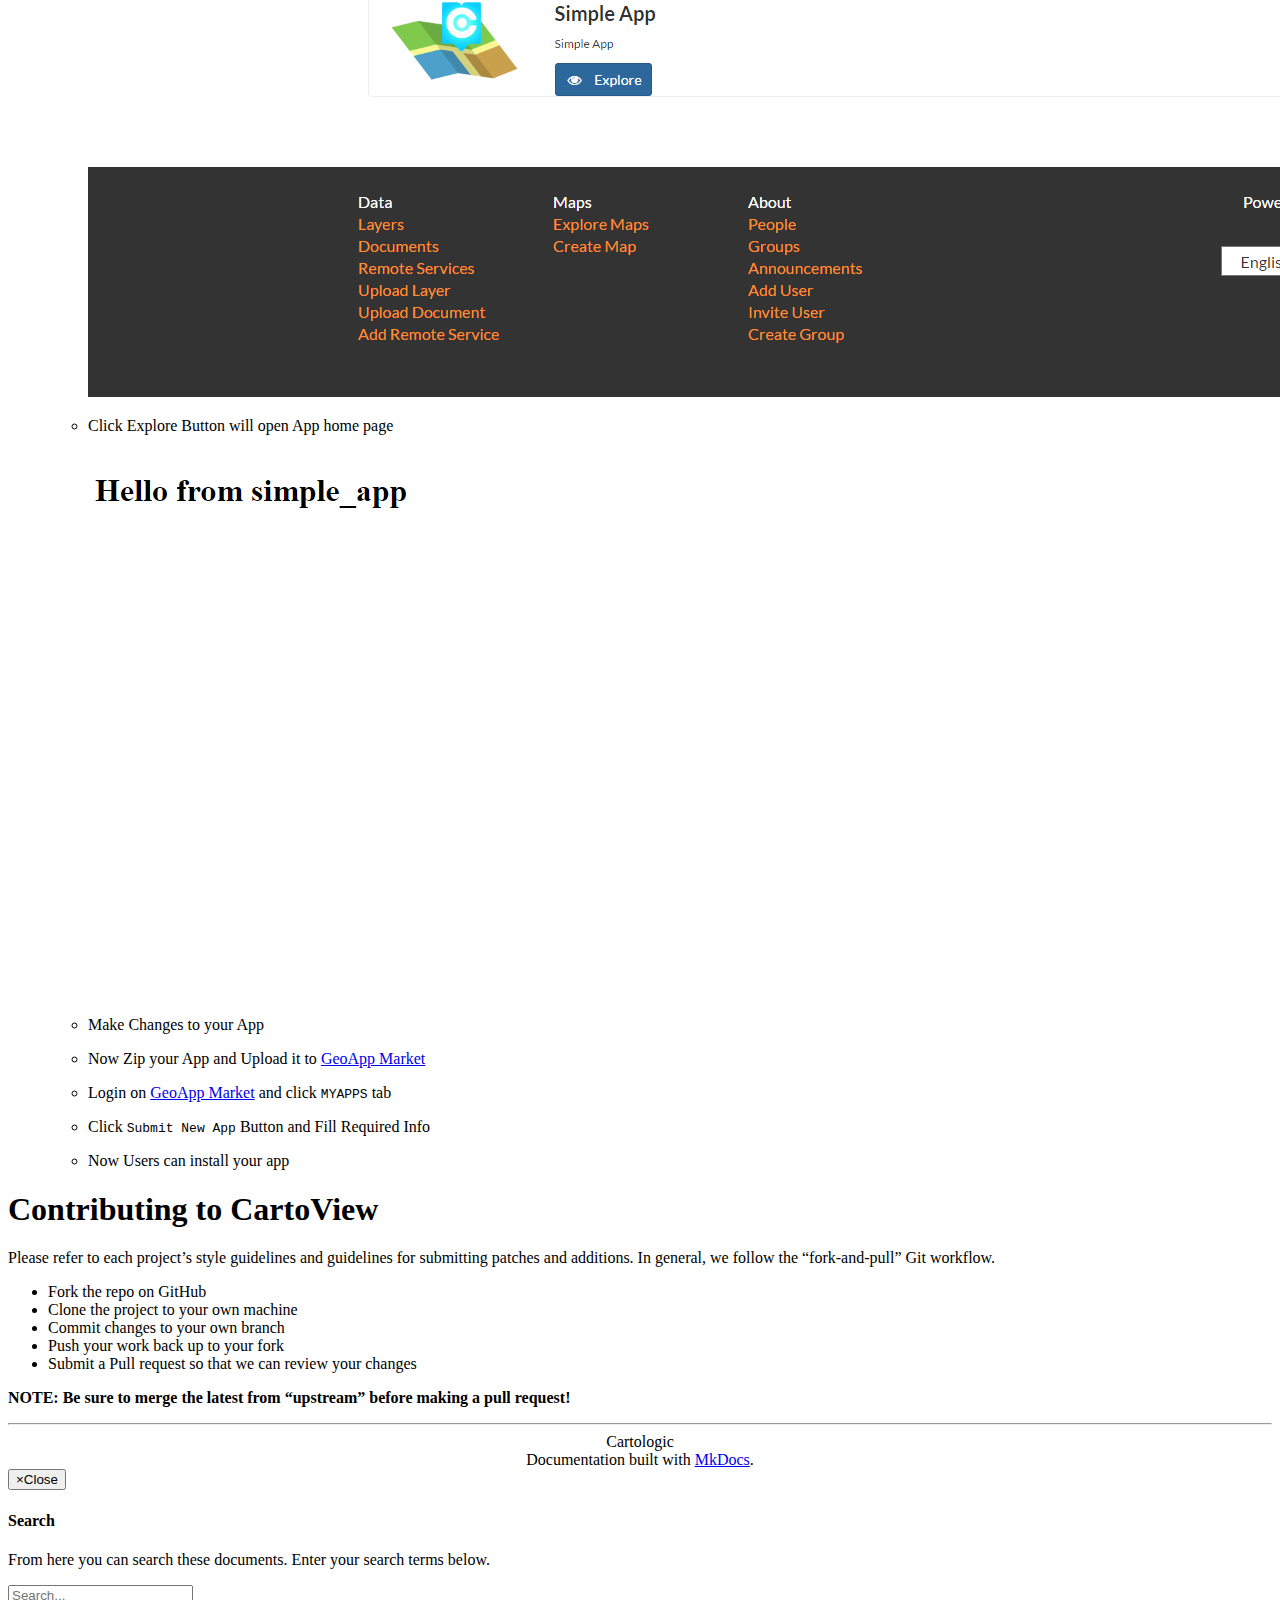
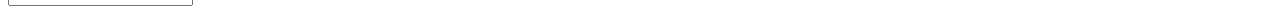
==== commit 70285b08: "new instructions for ubuntu" ====
--- a/cartoview/index.html
+++ b/cartoview/index.html
@@ -51,7 +51,7 @@
                 <li class="active">
                     <a href="./">Cartoview</a>
                 </li>
-				<li >
+		<li >
                     <a href="http://cartoview.org" target="_blank">Geo App Market</a>
                 </li>
             
@@ -113,6 +113,9 @@
         
     
         <li class="main "><a href="#existing-geonode-users">Existing GeoNode Users</a></li>
+        
+    
+        <li class="main "><a href="#docker">Docker</a></li>
         
     
         <li class="main "><a href="#issues">Issues</a></li>
@@ -172,7 +175,7 @@
 </ul>
 </li>
 <li>
-<p><h3>I built something with Esri cartoview cam I show you?</h3></p>
+<p><h3>I built something with cartoview can I show you?</h3></p>
 <ul>
 <li>Absolutely! Share it on twitter with <a href="https://twitter.com/ahmednosman">@ahmednosman</a> , <a href="https://twitter.com/cartoview">@cartoview</a>. You can add your project to the list in the readme too.</li>
 </ul>
@@ -200,12 +203,23 @@
 </ul>
 <h1 id="install-on-ubuntu-linux">Install On Ubuntu linux</h1>
 <ul>
-<li><strong>Requirements:</strong><ul>
+<li>
+<p>Follow these setps if you don&rsquo;t have Geonode  installed on your ubuntu system.<br/></p>
+</li>
+<li>
+<p>These instructions will install <a href="https://github.com/GeoNode/geonode">Geonode</a> and Cartoview.</p>
+</li>
+<li>
+<p><strong>note :</strong> Verify your installation is completed by adding any layer in <a href="https://github.com/GeoNode/geonode">Geonode</a></p>
+</li>
+<li>
+<p><strong>Requirements:</strong></p>
+<ul>
 <li><strong>1.8.7 &lt;= Django &lt;1.9a0</strong></li>
 </ul>
 </li>
 <li>
-<p>Install <a href="https://github.com/GeoNode/geonode">Geonode == 2.5.15</a> </p>
+<p>Install <a href="https://github.com/GeoNode/geonode">Geonode=2.5.15</a> </p>
 </li>
 <li>
 <p>Install CartoView Libraries</p>
@@ -256,7 +270,7 @@
 <li>
 <p>to Install apps from <a href="http://www.cartoview.org">Geo App Market</a> run this command </p>
 <ul>
-<li><code>$ python manage.pt loaddata app_stores.json</code></li>
+<li><code>$ python manage.py loaddata app_stores.json</code></li>
 </ul>
 </li>
 <li>
@@ -311,6 +325,8 @@
 </ul>
 </li>
 </ul>
+<h1 id="docker">Docker</h1>
+<p>This part of documentation is not available yet.</p>
 <h1 id="issues">Issues</h1>
 <p>If something isn&rsquo;t working the way you expected, please take a look at <a href="https://github.com/cartologic/cartoview/issues">previous issues</a> that resolve common problems first.</p>
 <p>Have you found a new bug? Want to request a new feature? We&rsquo;d love to hear from you. Please let us know by submitting an issue.</p>
@@ -425,4 +441,4 @@
             </div>
         </div>
     </body>
-</html>+</html>
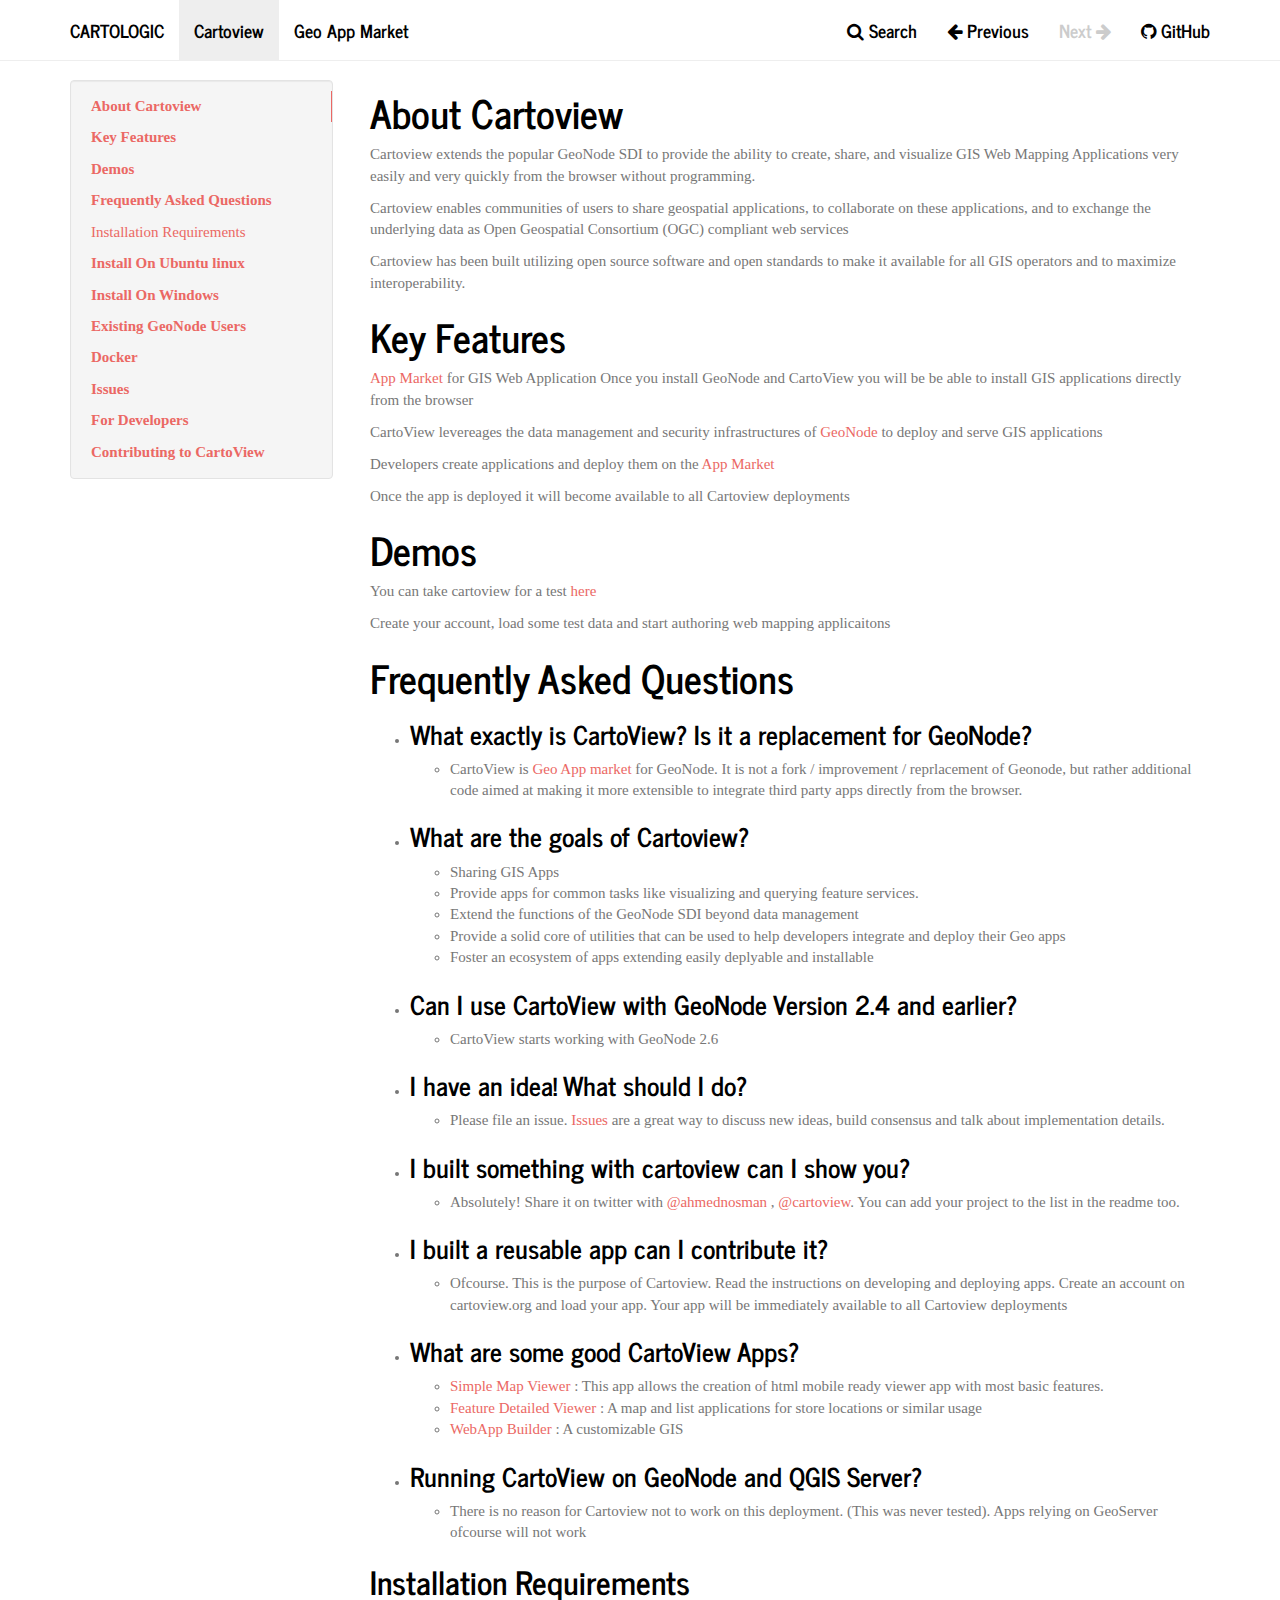
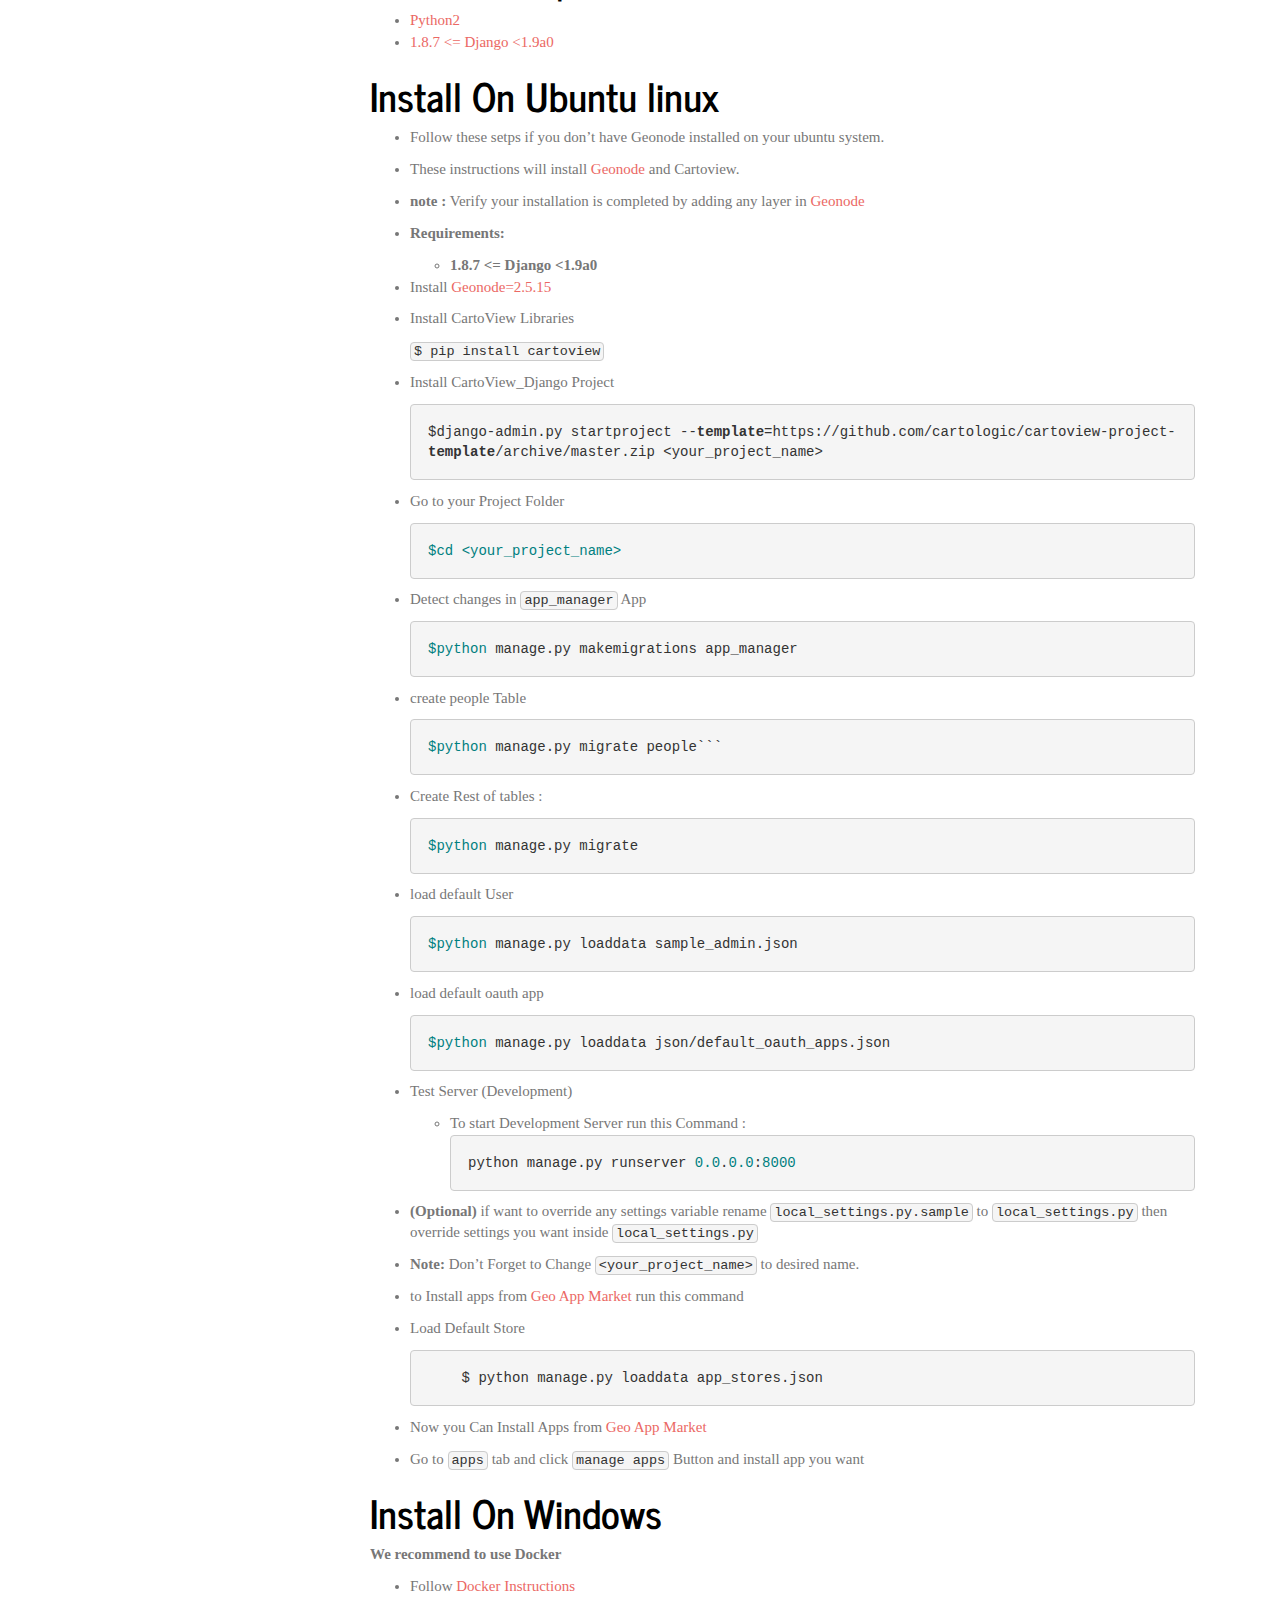
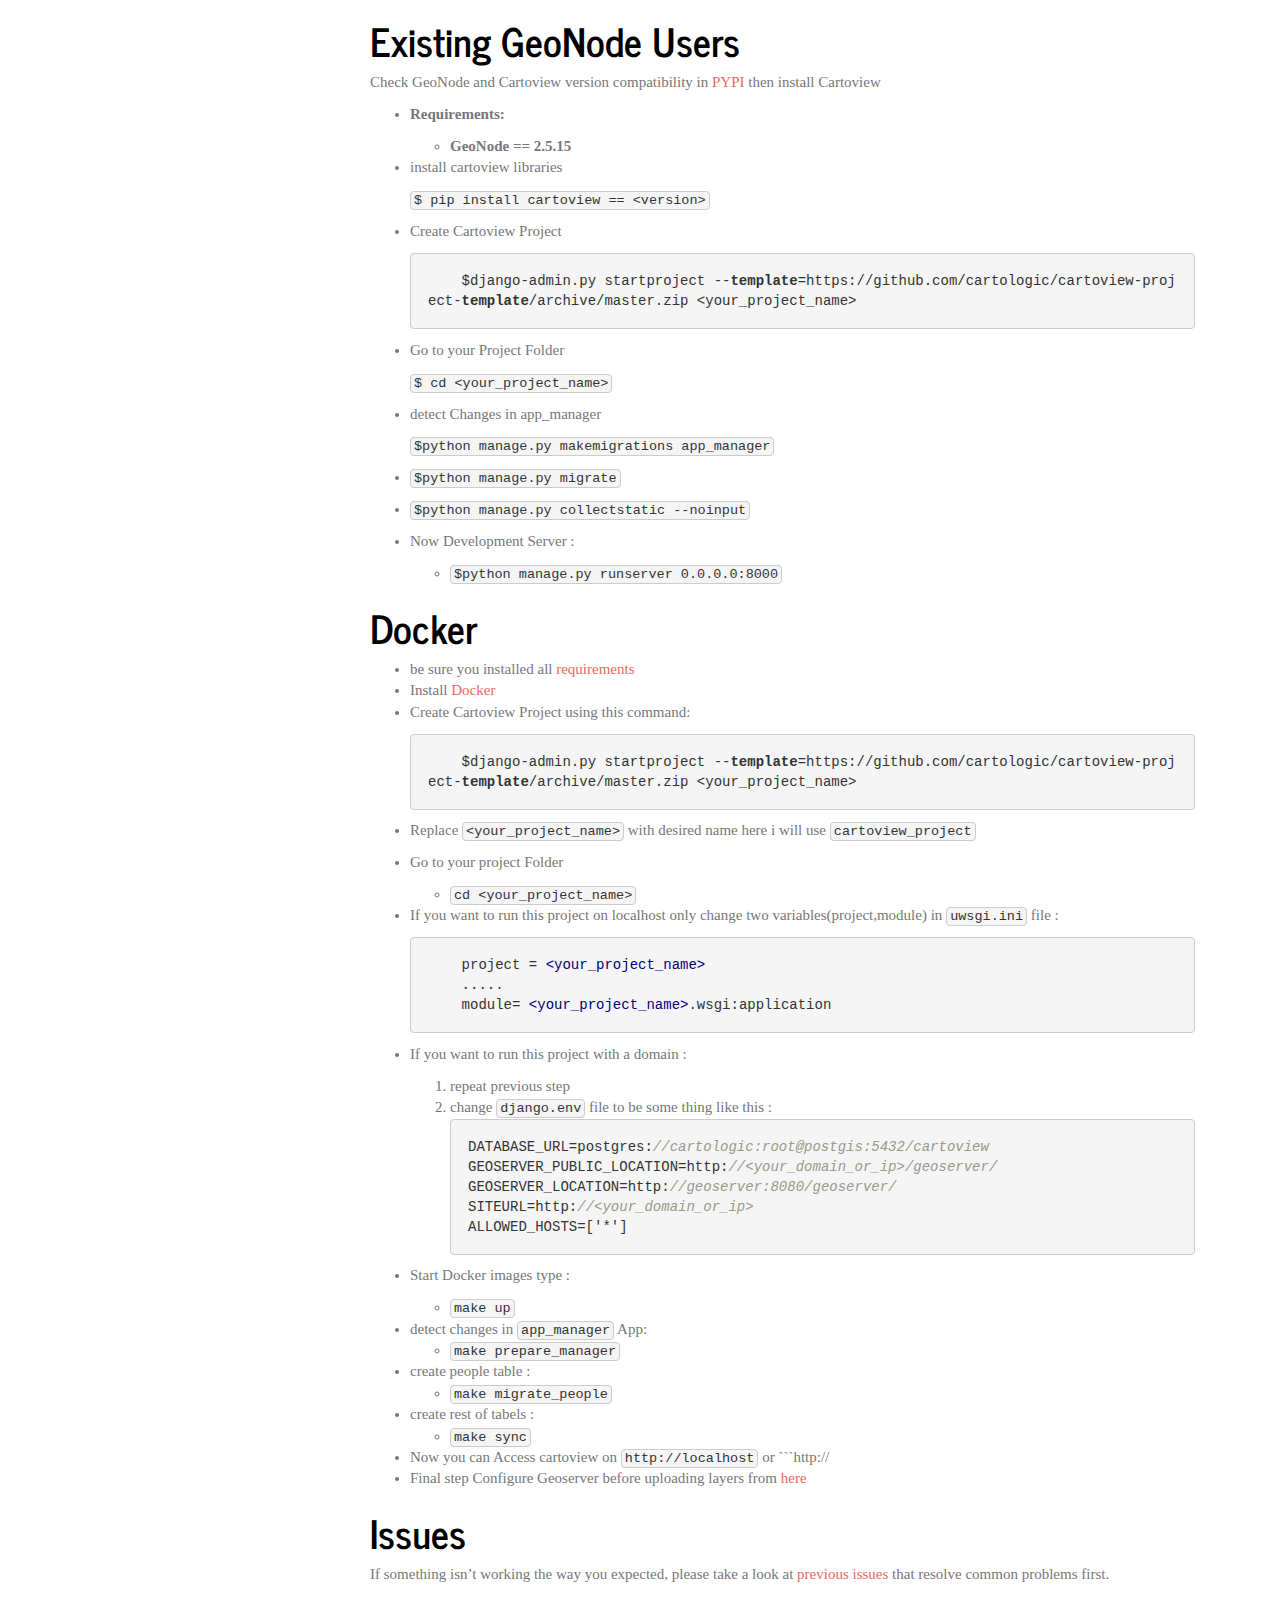
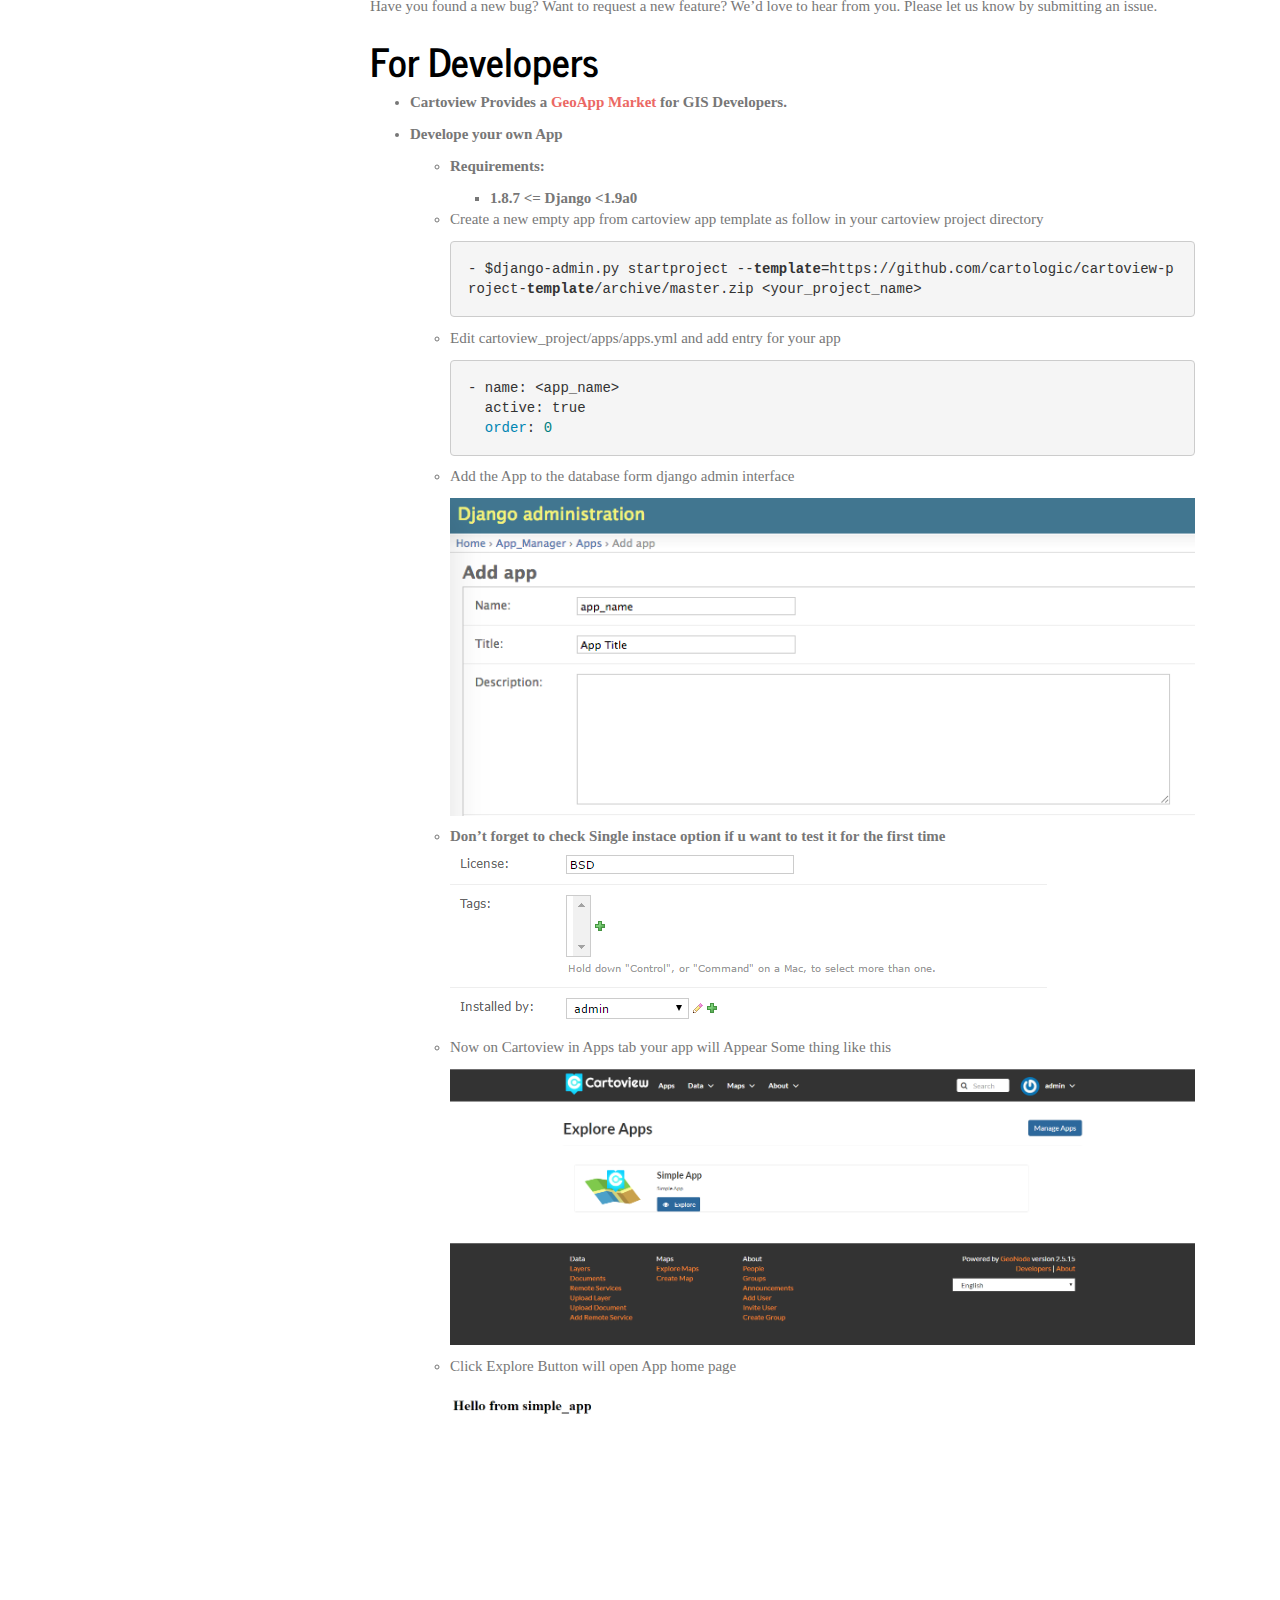
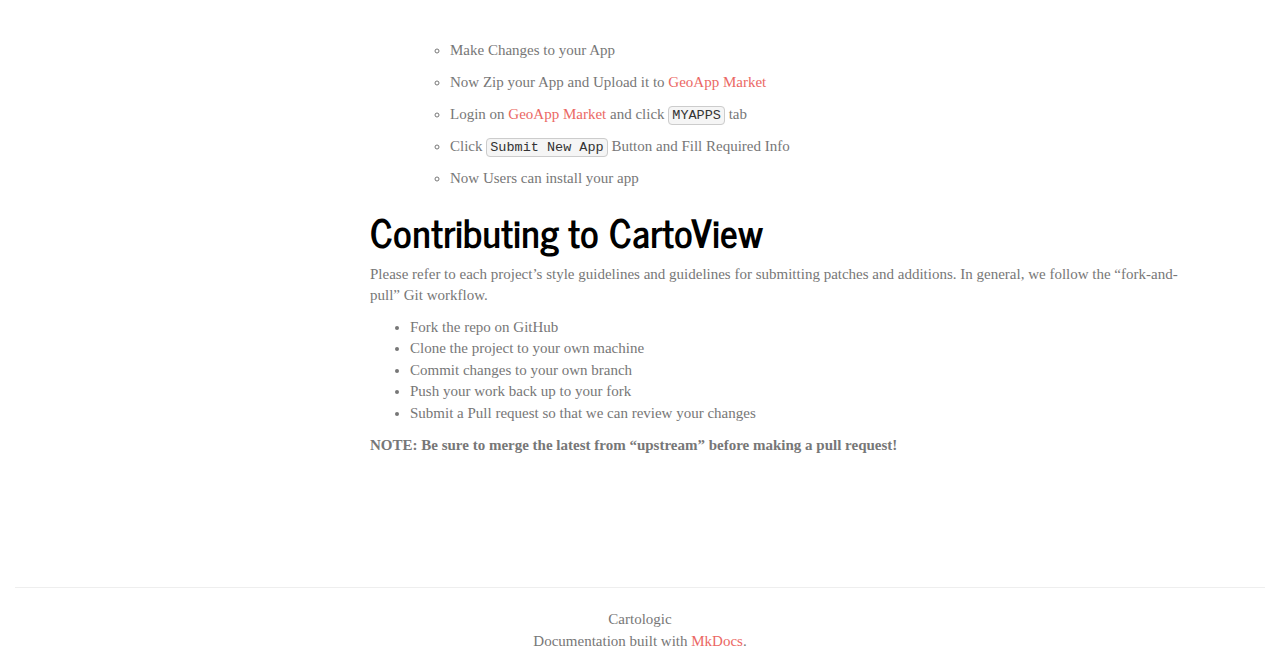
==== commit b99fb550: "Docker instruvtions" ====
--- a/cartoview/index.html
+++ b/cartoview/index.html
@@ -27,7 +27,7 @@
 
     <body>
 
-        <div class="navbar navbar-inverse navbar-fixed-top" role="navigation">
+        <div class="navbar navbar-default navbar-fixed-top" role="navigation">
     <div class="container">
 
         <!-- Collapsed navigation -->
@@ -48,6 +48,7 @@
         <div class="navbar-collapse collapse">
             <!-- Main navigation -->
             <ul class="nav navbar-nav">
+
                 <li class="active">
                     <a href="./">Cartoview</a>
                 </li>
@@ -105,6 +106,8 @@
     
         <li class="main "><a href="#frequently-asked-questions">Frequently Asked Questions</a></li>
         
+            <li><a href="#installation-requirements">Installation Requirements</a></li>
+        
     
         <li class="main "><a href="#install-on-ubuntu-linux">Install On Ubuntu linux</a></li>
         
@@ -201,6 +204,11 @@
 </ul>
 </li>
 </ul>
+<h2 id="installation-requirements">Installation Requirements</h2>
+<ul>
+<li><a href="https://www.python.org/">Python2</a></li>
+<li><a href="https://pypi.python.org/pypi/Django/1.8.7">1.8.7 &lt;= Django &lt;1.9a0</a></li>
+</ul>
 <h1 id="install-on-ubuntu-linux">Install On Ubuntu linux</h1>
 <ul>
 <li>
@@ -227,37 +235,44 @@
 </li>
 <li>
 <p>Install CartoView_Django Project</p>
-<ul>
-<li>
-<p><code>$django-admin.py startproject --template=https://github.com/cartologic/cartoview-project-template/archive/master.zip  &lt;your_project_name&gt;</code></p>
-</li>
-<li>
-<p><code>$cd &lt;your_project_name&gt;</code></p>
-</li>
-<li>
-<p><code>$bower install</code></p>
-</li>
-<li>
-<p><code>$python manage.py makemigrations app_manager</code></p>
-</li>
-<li>
-<p><code>$python manage.py migrate people</code></p>
-</li>
-<li>
-<p><code>$python manage.py migrate</code></p>
-</li>
-<li>
-<p><code>$python manage.py loaddata sample_admin.json</code></p>
-</li>
-<li>
-<p><code>$python manage.py loaddata json/default_oauth_apps.json</code></p>
+<pre><code>$django-admin.py startproject --template=https://github.com/cartologic/cartoview-project-template/archive/master.zip &lt;your_project_name&gt;
+</code></pre>
+</li>
+<li>
+<p>Go to your Project Folder </p>
+<pre><code>$cd &lt;your_project_name&gt;
+</code></pre>
+</li>
+<li>
+<p>Detect changes in <code>app_manager</code> App</p>
+<pre><code>$python manage.py makemigrations app_manager
+</code></pre>
+</li>
+<li>
+<p>create people Table</p>
+<pre><code>$python manage.py migrate people```
+</code></pre>
+</li>
+<li>
+<p>Create Rest of tables :</p>
+<pre><code>$python manage.py migrate
+</code></pre>
+</li>
+<li>
+<p>load default User</p>
+<pre><code>$python manage.py loaddata sample_admin.json
+</code></pre>
+</li>
+<li>
+<p>load default oauth app</p>
+<pre><code>$python manage.py loaddata json/default_oauth_apps.json
+</code></pre>
 </li>
 <li>
 <p>Test Server (Development)</p>
 <ul>
-<li>
-<p>To start Development Server run this Command :</p>
-<p><code>python manage.py runserver 0.0.0.0:8000</code></p>
+<li>To start Development Server run this Command :<pre><code>python manage.py runserver 0.0.0.0:8000
+</code></pre>
 </li>
 </ul>
 </li>
@@ -269,23 +284,21 @@
 </li>
 <li>
 <p>to Install apps from <a href="http://www.cartoview.org">Geo App Market</a> run this command </p>
-<ul>
-<li><code>$ python manage.py loaddata app_stores.json</code></li>
-</ul>
+</li>
+<li>
+<p>Load Default Store</p>
+<pre><code>    $ python manage.py loaddata app_stores.json
+</code></pre>
 </li>
 <li>
 <p>Now you Can Install Apps from <a href="http://www.cartoview.org">Geo App Market</a> </p>
 </li>
 <li>Go to <code>apps</code> tab and click <code>manage apps</code> Button and install app you want</li>
-</ul>
-</li>
 </ul>
 <h1 id="install-on-windows">Install On Windows</h1>
 <p><strong>We recommend to use Docker</strong></p>
 <ul>
-<li>Install Docker or Docker toolbox</li>
-<li>Run docker container to install geonode</li>
-<li>Continue as above</li>
+<li>Follow <a href="./#docker">Docker Instructions</a></li>
 </ul>
 <h1 id="existing-geonode-users">Existing GeoNode Users</h1>
 <p>Check GeoNode and Cartoview version compatibility in <a href="https://pypi.python.org/pypi/cartoview">PYPI</a> then install Cartoview</p>
@@ -293,23 +306,24 @@
 <li>
 <p><strong>Requirements:</strong></p>
 <ul>
-<li><strong>1.8.7 &lt;= Django &lt;1.9a0</strong></li>
 <li><strong> GeoNode == 2.5.15 </strong></li>
 </ul>
 </li>
 <li>
+<p>install cartoview libraries</p>
 <p><code>$ pip install cartoview == &lt;version&gt;</code></p>
 </li>
 <li>
-<p><code>$ django-admin.py startproject --template=https://github.com/cartologic/cartoview-project-template/archive/master.zip  &lt;your_project_name&gt;</code></p>
-</li>
-<li>
+<p>Create Cartoview Project</p>
+<pre><code>    $django-admin.py startproject --template=https://github.com/cartologic/cartoview-project-template/archive/master.zip &lt;your_project_name&gt;
+</code></pre>
+</li>
+<li>
+<p>Go to your Project Folder </p>
 <p><code>$ cd &lt;your_project_name&gt;</code></p>
 </li>
 <li>
-<p><code>$ bower install</code></p>
-</li>
-<li>
+<p>detect Changes in app_manager</p>
 <p><code>$python manage.py makemigrations app_manager</code></p>
 </li>
 <li>
@@ -326,7 +340,64 @@
 </li>
 </ul>
 <h1 id="docker">Docker</h1>
-<p>This part of documentation is not available yet.</p>
+<ul>
+<li>be sure you installed all <a href="./#installation-requirements">requirements</a></li>
+<li>Install <a href="https://www.docker.com/products/docker">Docker</a></li>
+<li>
+<p>Create Cartoview Project using this command:</p>
+<pre><code>    $django-admin.py startproject --template=https://github.com/cartologic/cartoview-project-template/archive/master.zip &lt;your_project_name&gt;
+</code></pre>
+</li>
+<li>
+<p>Replace <code>&lt;your_project_name&gt;</code> with desired name here i will use <code>cartoview_project</code></p>
+</li>
+<li>
+<p>Go to your project Folder </p>
+<ul>
+<li><code>cd &lt;your_project_name&gt;</code></li>
+</ul>
+</li>
+<li>
+<p>If you want to run this project on localhost only change two variables(project,module) in <code>uwsgi.ini</code> file :</p>
+<pre><code>    project = &lt;your_project_name&gt;
+    .....
+    module= &lt;your_project_name&gt;.wsgi:application
+</code></pre>
+</li>
+<li>
+<p>If you want to run this project with a domain :</p>
+<ol>
+<li>repeat previous step</li>
+<li>change <code>django.env</code> file to be some thing like this :<pre><code>DATABASE_URL=postgres://cartologic:root@postgis:5432/cartoview
+GEOSERVER_PUBLIC_LOCATION=http://&lt;your_domain_or_ip&gt;/geoserver/
+GEOSERVER_LOCATION=http://geoserver:8080/geoserver/
+SITEURL=http://&lt;your_domain_or_ip&gt;
+ALLOWED_HOSTS=['*']
+</code></pre>
+</li>
+</ol>
+</li>
+<li>
+<p>Start Docker images type :</p>
+<ul>
+<li><code>make up</code></li>
+</ul>
+</li>
+<li>detect changes in <code>app_manager</code> App:<ul>
+<li><code>make prepare_manager</code></li>
+</ul>
+</li>
+<li>create  people table : <ul>
+<li><code>make migrate_people</code></li>
+</ul>
+</li>
+<li>create rest of  tabels : <ul>
+<li><code>make sync</code> </li>
+</ul>
+</li>
+<li>Now you can Access cartoview on <code>http://localhost</code> or ```http://<your_domain_or_ip></li>
+<li>Final step Configure Geoserver before uploading layers from <a href="http://docs.geonode.org/en/master/tutorials/admin/geoserver_geonode_security/#geoserver-security-backend">here</a></li>
+</ul>
 <h1 id="issues">Issues</h1>
 <p>If something isn&rsquo;t working the way you expected, please take a look at <a href="https://github.com/cartologic/cartoview/issues">previous issues</a> that resolve common problems first.</p>
 <p>Have you found a new bug? Want to request a new feature? We&rsquo;d love to hear from you. Please let us know by submitting an issue.</p>
@@ -346,7 +417,8 @@
 </li>
 <li>
 <p>Create a new empty app from cartoview app template as follow in your cartoview project directory</p>
-<p><code>$python manage.py startapp --template=https://github.com/cartologic/cartoview-app-template/archive/master.zip &lt;app_name&gt; apps/</code></p>
+<pre><code>- $django-admin.py startproject --template=https://github.com/cartologic/cartoview-project-template/archive/master.zip &lt;your_project_name&gt;
+</code></pre>
 </li>
 <li>
 <p>Edit cartoview_project/apps/apps.yml and add entry for your app</p>
--- a/css/highlight.css
+++ b/css/highlight.css
@@ -0,0 +1,125 @@
+/*
+This is the GitHub theme for highlight.js
+
+github.com style (c) Vasily Polovnyov <vast@whiteants.net>
+
+*/
+
+.hljs {
+  display: block;
+  overflow-x: auto;
+  padding: 0.5em;
+  color: #333;
+  -webkit-text-size-adjust: none;
+}
+
+.hljs-comment,
+.diff .hljs-header,
+.hljs-javadoc {
+  color: #998;
+  font-style: italic;
+}
+
+.hljs-keyword,
+.css .rule .hljs-keyword,
+.hljs-winutils,
+.nginx .hljs-title,
+.hljs-subst,
+.hljs-request,
+.hljs-status {
+  color: #333;
+  font-weight: bold;
+}
+
+.hljs-number,
+.hljs-hexcolor,
+.ruby .hljs-constant {
+  color: #008080;
+}
+
+.hljs-string,
+.hljs-tag .hljs-value,
+.hljs-phpdoc,
+.hljs-dartdoc,
+.tex .hljs-formula {
+  color: #d14;
+}
+
+.hljs-title,
+.hljs-id,
+.scss .hljs-preprocessor {
+  color: #900;
+  font-weight: bold;
+}
+
+.hljs-list .hljs-keyword,
+.hljs-subst {
+  font-weight: normal;
+}
+
+.hljs-class .hljs-title,
+.hljs-type,
+.vhdl .hljs-literal,
+.tex .hljs-command {
+  color: #458;
+  font-weight: bold;
+}
+
+.hljs-tag,
+.hljs-tag .hljs-title,
+.hljs-rule .hljs-property,
+.django .hljs-tag .hljs-keyword {
+  color: #000080;
+  font-weight: normal;
+}
+
+.hljs-attribute,
+.hljs-variable,
+.lisp .hljs-body,
+.hljs-name {
+  color: #008080;
+}
+
+.hljs-regexp {
+  color: #009926;
+}
+
+.hljs-symbol,
+.ruby .hljs-symbol .hljs-string,
+.lisp .hljs-keyword,
+.clojure .hljs-keyword,
+.scheme .hljs-keyword,
+.tex .hljs-special,
+.hljs-prompt {
+  color: #990073;
+}
+
+.hljs-built_in {
+  color: #0086b3;
+}
+
+.hljs-preprocessor,
+.hljs-pragma,
+.hljs-pi,
+.hljs-doctype,
+.hljs-shebang,
+.hljs-cdata {
+  color: #999;
+  font-weight: bold;
+}
+
+.hljs-deletion {
+  background: #fdd;
+}
+
+.hljs-addition {
+  background: #dfd;
+}
+
+.diff .hljs-change {
+  background: #0086b3;
+}
+
+.hljs-chunk {
+  color: #aaa;
+}
--- a/css/base.css
+++ b/css/base.css
@@ -0,0 +1,218 @@
+body {
+    padding-top: 70px;
+}
+
+/*
+ * The code below adds some padding to the top of the current anchor target so
+ * that, when navigating to it, the header isn't hidden by the navbar at the
+ * top. This is especially complicated because we want to *remove* the padding
+ * after navigation so that hovering over the header shows the permalink icon
+ * correctly. Thus, we create a CSS animation to remove the extra padding after
+ * a second. We have two animations so that navigating to an anchor within the
+ * page always restarts the animation.
+ *
+ * See <https://github.com/mkdocs/mkdocs/issues/843> for more details.
+ */
+:target::before {
+    content: "";
+    display: block;
+    margin-top: -75px;
+    height: 75px;
+    pointer-events: none;
+    animation: 0s 1s forwards collapse-anchor-padding-1;
+}
+
+body.clicky :target::before {
+    animation-name: collapse-anchor-padding-2;
+}
+
+@keyframes collapse-anchor-padding-1 {
+    to {
+        margin-top: 0;
+        height: 0;
+    }
+}
+
+@keyframes collapse-anchor-padding-2 {
+    to {
+        margin-top: 0;
+        height: 0;
+    }
+}
+
+ul.nav li.main {
+    font-weight: bold;
+}
+
+div.col-md-3 {
+    padding-left: 0;
+}
+
+div.col-md-9 {
+    padding-bottom: 100px;
+}
+
+div.source-links {
+    float: right;
+}
+
+div.col-md-9 img {
+    max-width: 100%;
+}
+
+code {
+    padding: 1px 3px;
+    background: #f5f5f5;
+    border: solid 1px #ccc;
+    color: #333;
+}
+
+pre code {
+    background: transparent;
+    border: none;
+}
+
+a > code {
+    color: #eb6864;
+}
+
+a > code:hover, a > code:focus {
+    color: #e22620;
+}
+
+/*
+ * Side navigation
+ *
+ * Scrollspy and affixed enhanced navigation to highlight sections and secondary
+ * sections of docs content.
+ */
+
+/* By default it's not affixed in mobile views, so undo that */
+.bs-sidebar.affix {
+    position: static;
+}
+
+.bs-sidebar.well {
+    padding: 0;
+}
+
+/* First level of nav */
+.bs-sidenav {
+    margin-top: 30px;
+    margin-bottom: 30px;
+    padding-top:    10px;
+    padding-bottom: 10px;
+    border-radius: 5px;
+}
+
+/* All levels of nav */
+.bs-sidebar .nav > li > a {
+    display: block;
+    padding: 5px 20px;
+    z-index: 1;
+}
+.bs-sidebar .nav > li > a:hover,
+.bs-sidebar .nav > li > a:focus {
+    text-decoration: none;
+    border-right: 1px solid;
+}
+.bs-sidebar .nav > .active > a,
+.bs-sidebar .nav > .active:hover > a,
+.bs-sidebar .nav > .active:focus > a {
+    font-weight: bold;
+    background-color: transparent;
+    border-right: 1px solid;
+}
+
+/* Nav: second level (shown on .active) */
+.bs-sidebar .nav .nav {
+    display: none; /* Hide by default, but at >768px, show it */
+    margin-bottom: 8px;
+}
+.bs-sidebar .nav .nav > li > a {
+    padding-top:    3px;
+    padding-bottom: 3px;
+    padding-left: 30px;
+    font-size: 90%;
+}
+
+/* Show and affix the side nav when space allows it */
+@media (min-width: 992px) {
+    .bs-sidebar .nav > .active > ul {
+        display: block;
+    }
+    /* Widen the fixed sidebar */
+    .bs-sidebar.affix,
+    .bs-sidebar.affix-bottom {
+        width: 213px;
+    }
+    .bs-sidebar.affix {
+        position: fixed; /* Undo the static from mobile first approach */
+        top: 80px;
+    }
+    .bs-sidebar.affix-bottom {
+        position: absolute; /* Undo the static from mobile first approach */
+    }
+    .bs-sidebar.affix-bottom .bs-sidenav,
+    .bs-sidebar.affix .bs-sidenav {
+        margin-top: 0;
+        margin-bottom: 0;
+    }
+}
+@media (min-width: 1200px) {
+    /* Widen the fixed sidebar again */
+    .bs-sidebar.affix-bottom,
+    .bs-sidebar.affix {
+        width: 263px;
+    }
+}
+
+.headerlink {
+    display: none;
+    padding-left: .5em;
+}
+
+h1:hover .headerlink, h2:hover .headerlink, h3:hover .headerlink, h4:hover .headerlink, h5:hover .headerlink, h6:hover .headerlink{
+    display:inline-block;
+}
+
+/* display submenu relative to parent*/
+.dropdown-submenu {
+    position: relative;
+}
+
+/* sub menu stlye */
+.dropdown-submenu>.dropdown-menu {
+    top: 0;
+    left: 100%;
+    margin-top: 0px;
+    margin-left: -1px;
+    -webkit-border-radius: 0 4px 4px 4px;
+    -moz-border-radius: 0 4px 4px;
+    border-radius: 0 4px 4px 4px;
+}
+
+/* display sub menu on hover*/
+.dropdown-submenu:hover>.dropdown-menu {
+    display: block;
+}
+
+/* little arrow */
+.dropdown-submenu>a:after {
+    display: block;
+    content: " ";
+    float: right;
+    width: 0;
+    height: 0;
+    border-color: transparent;
+    border-style: solid;
+    border-width: 5px 0 5px 5px;
+    border-left-color: #ccc;
+    margin-top: 5px;
+    margin-right: -10px;
+}
+
+/* little arrow of parent menu */
+.dropdown-submenu:hover>a:after {
+    border-left-color: #404040;
+}
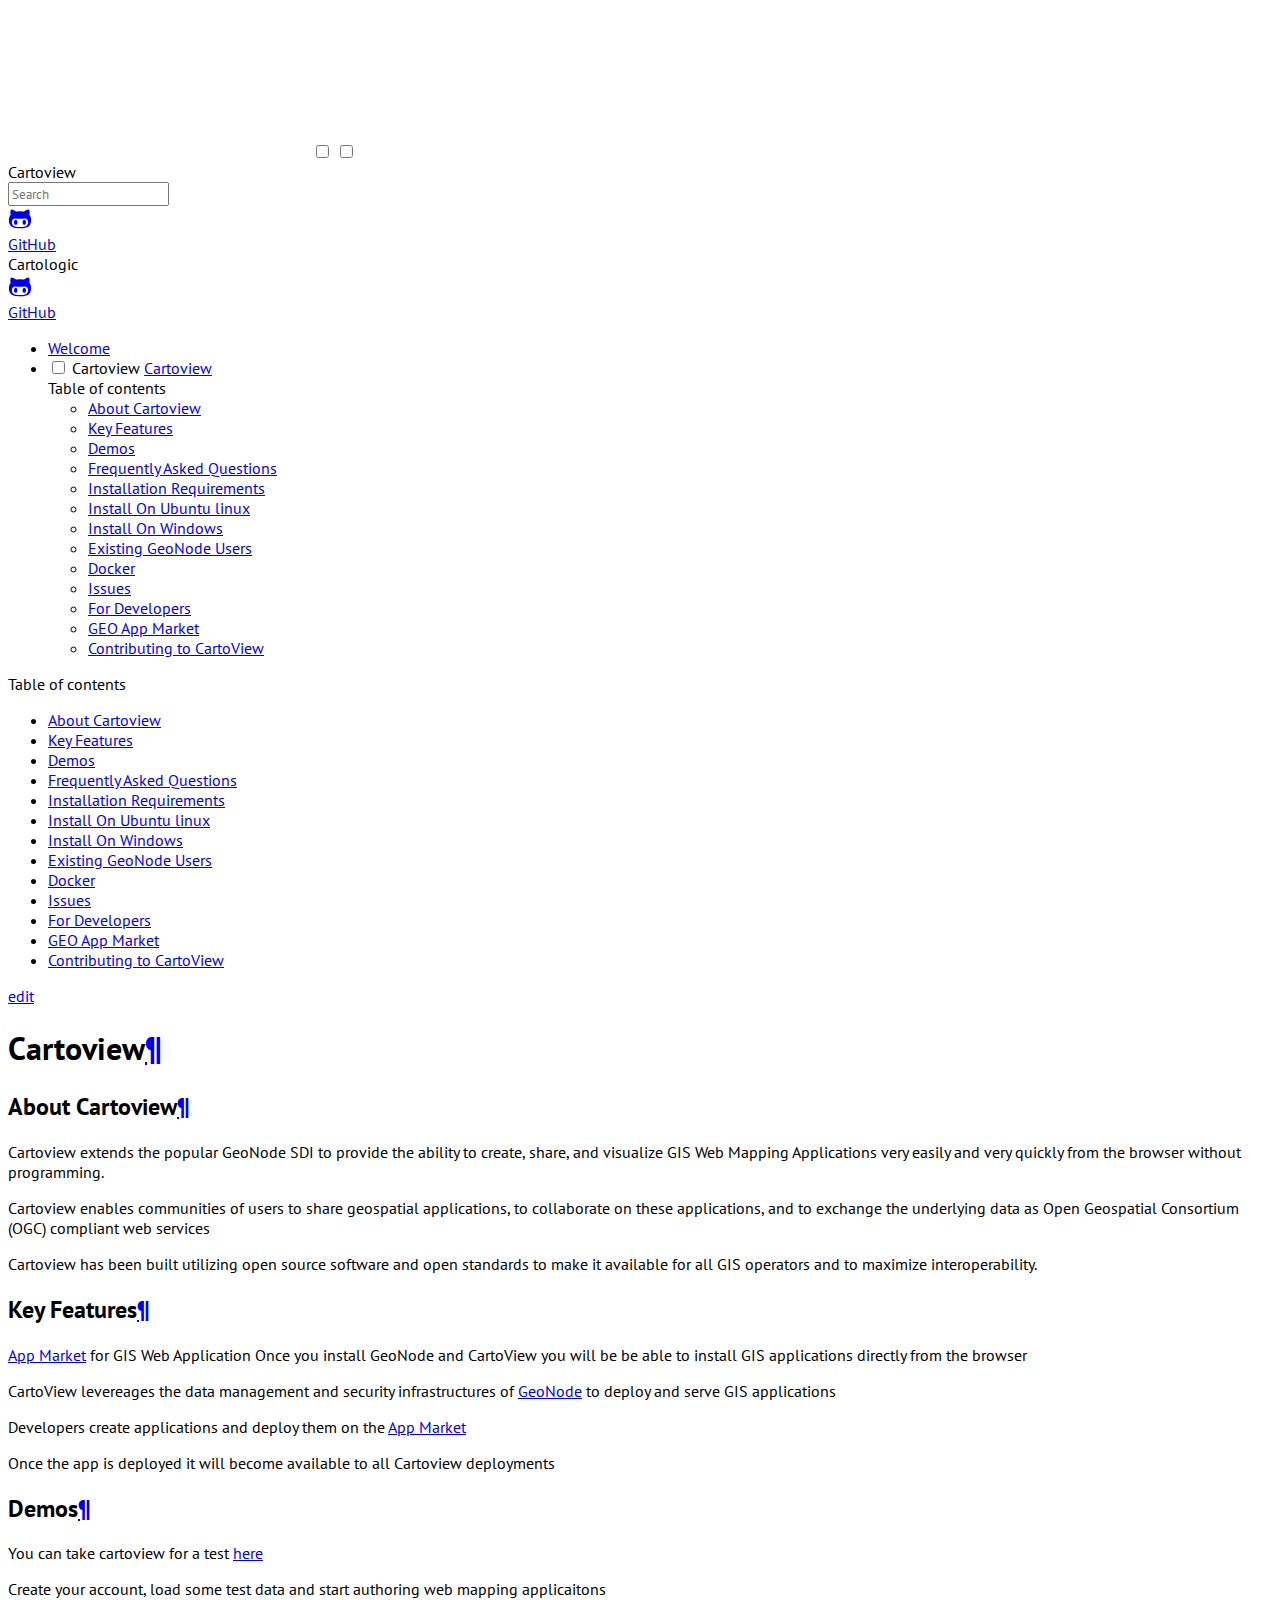
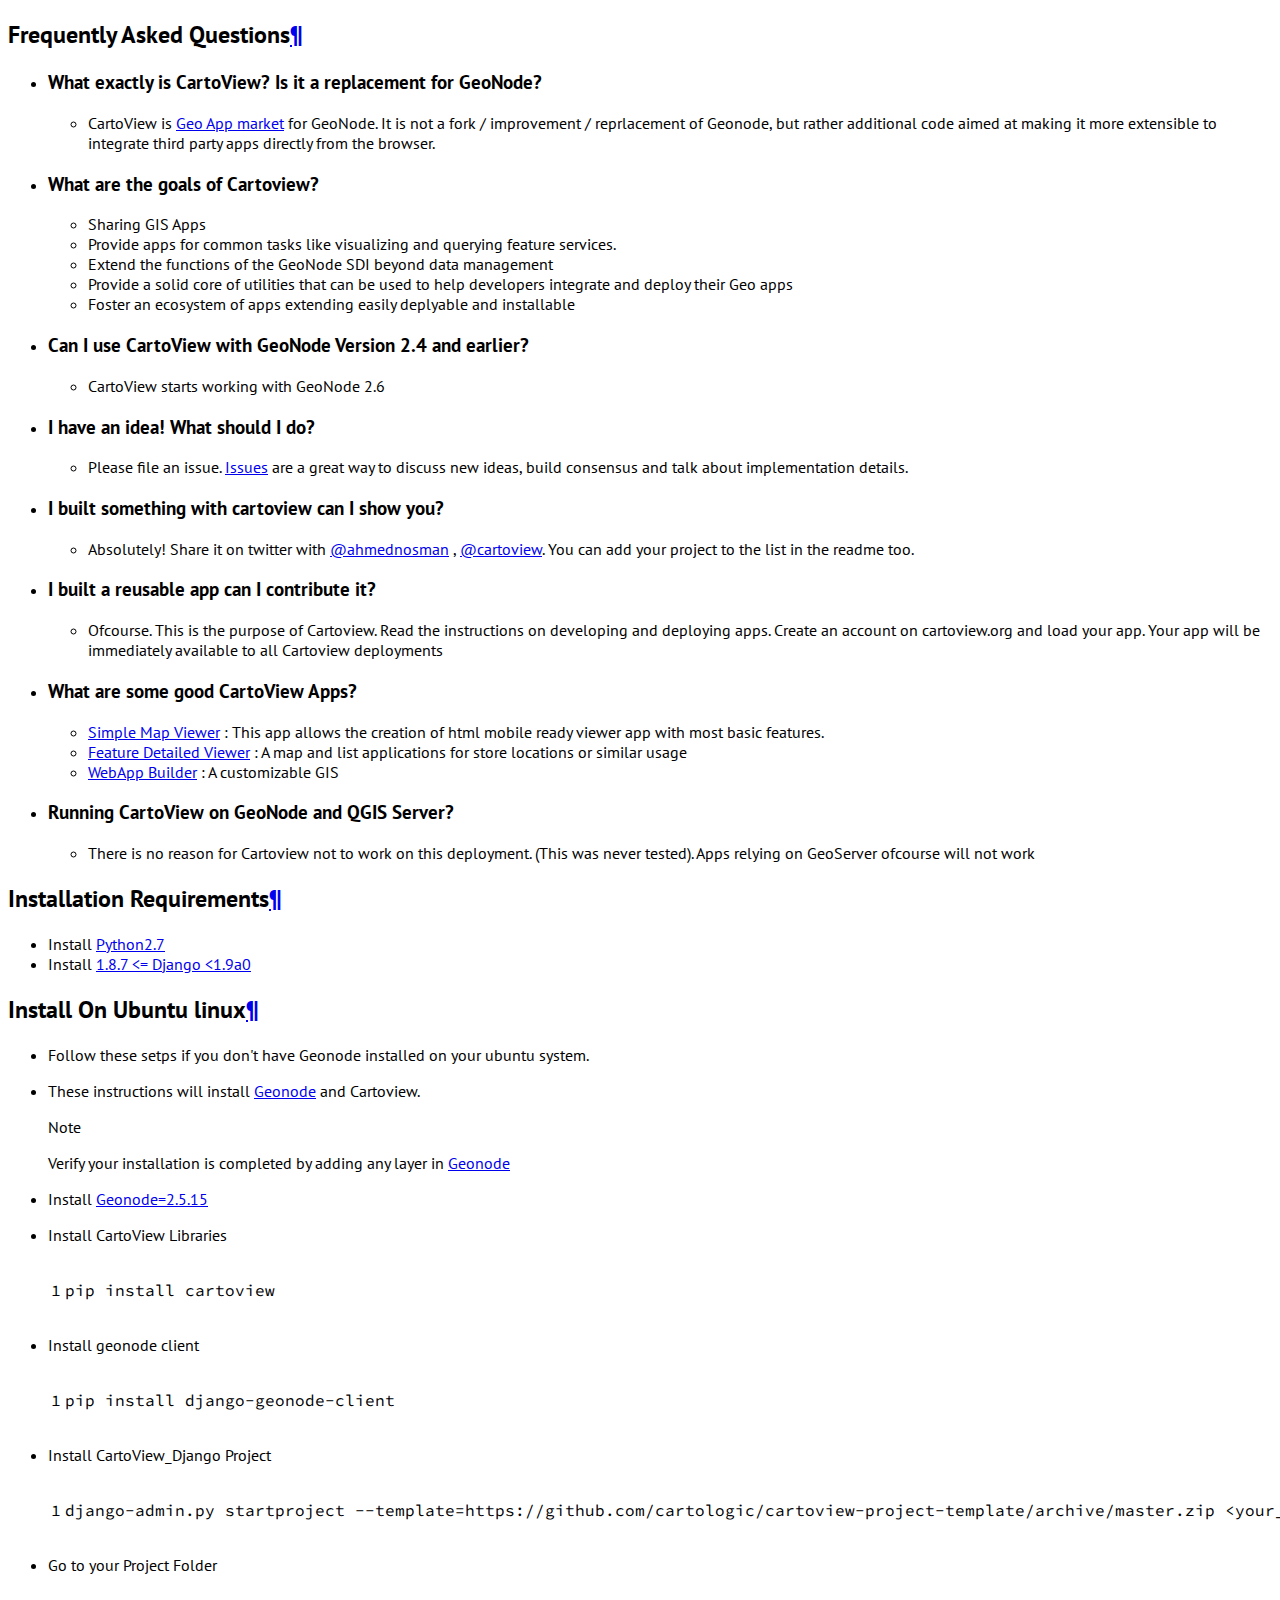
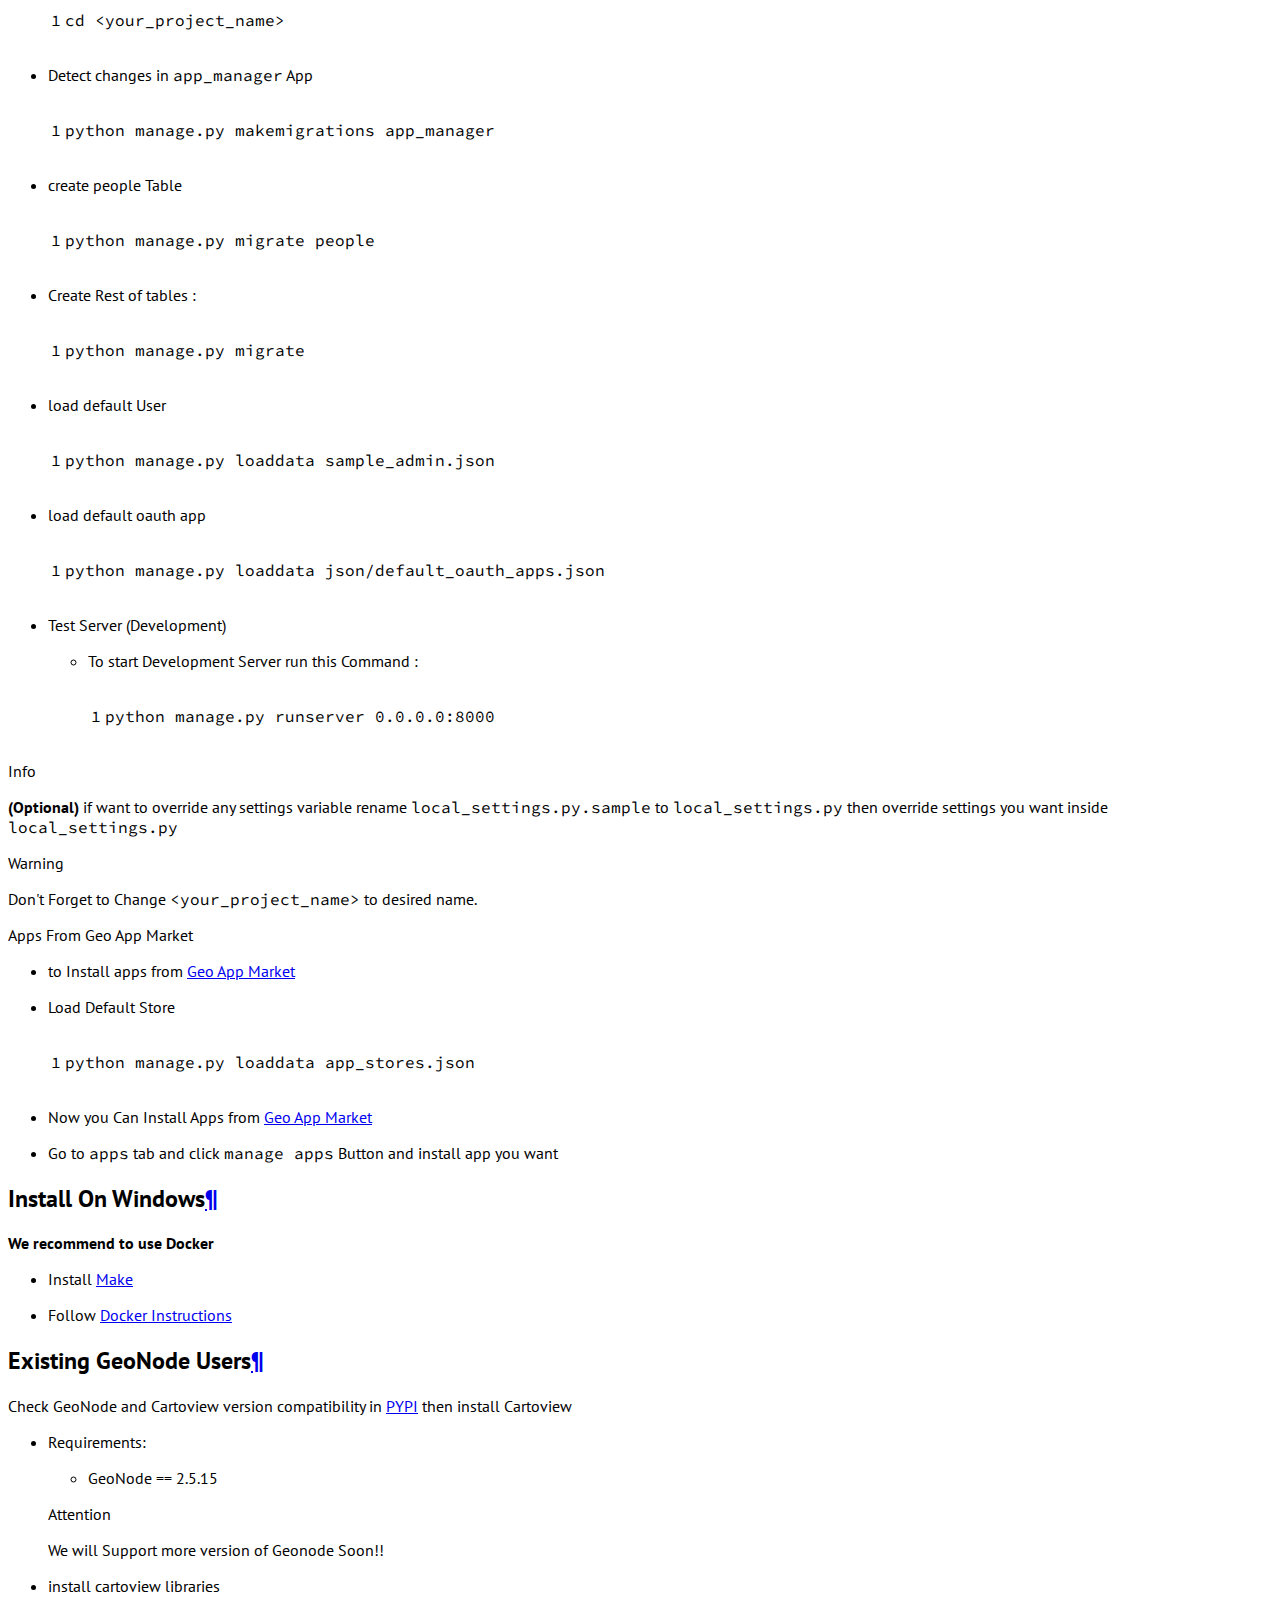
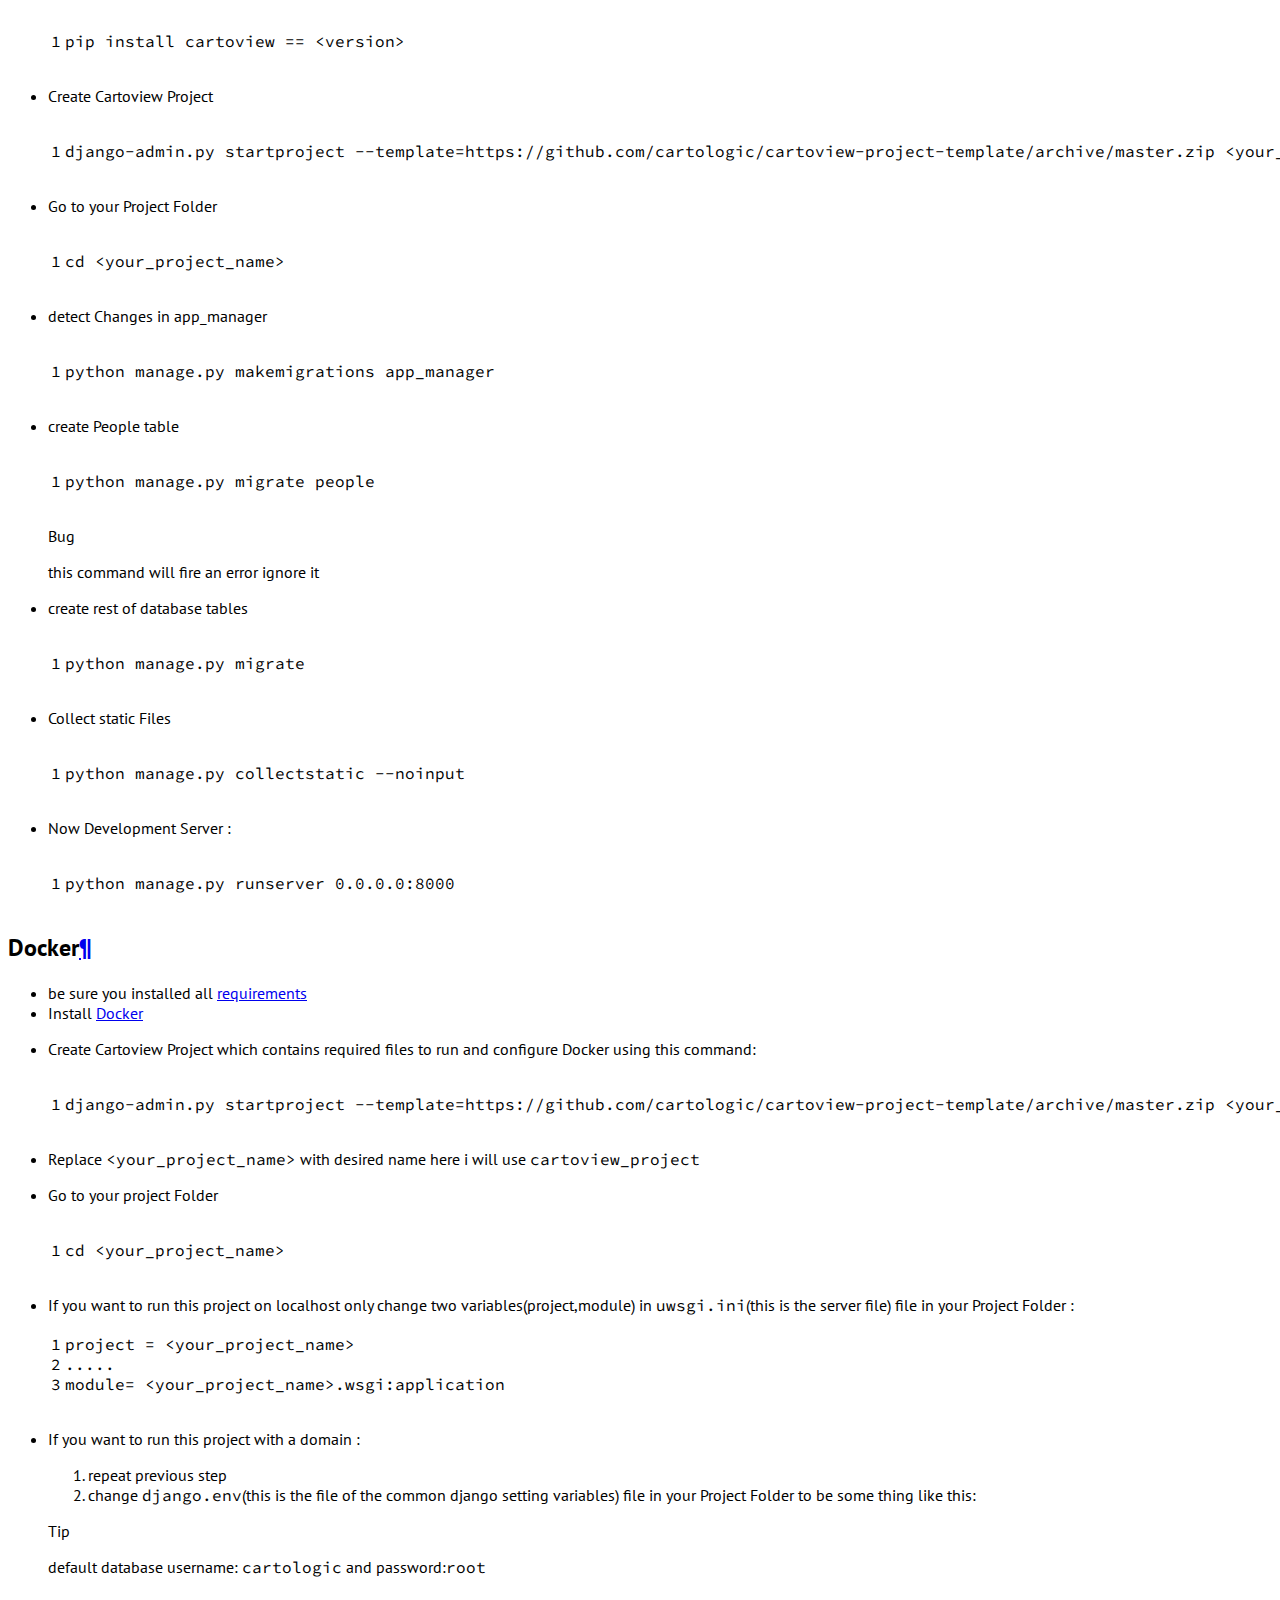
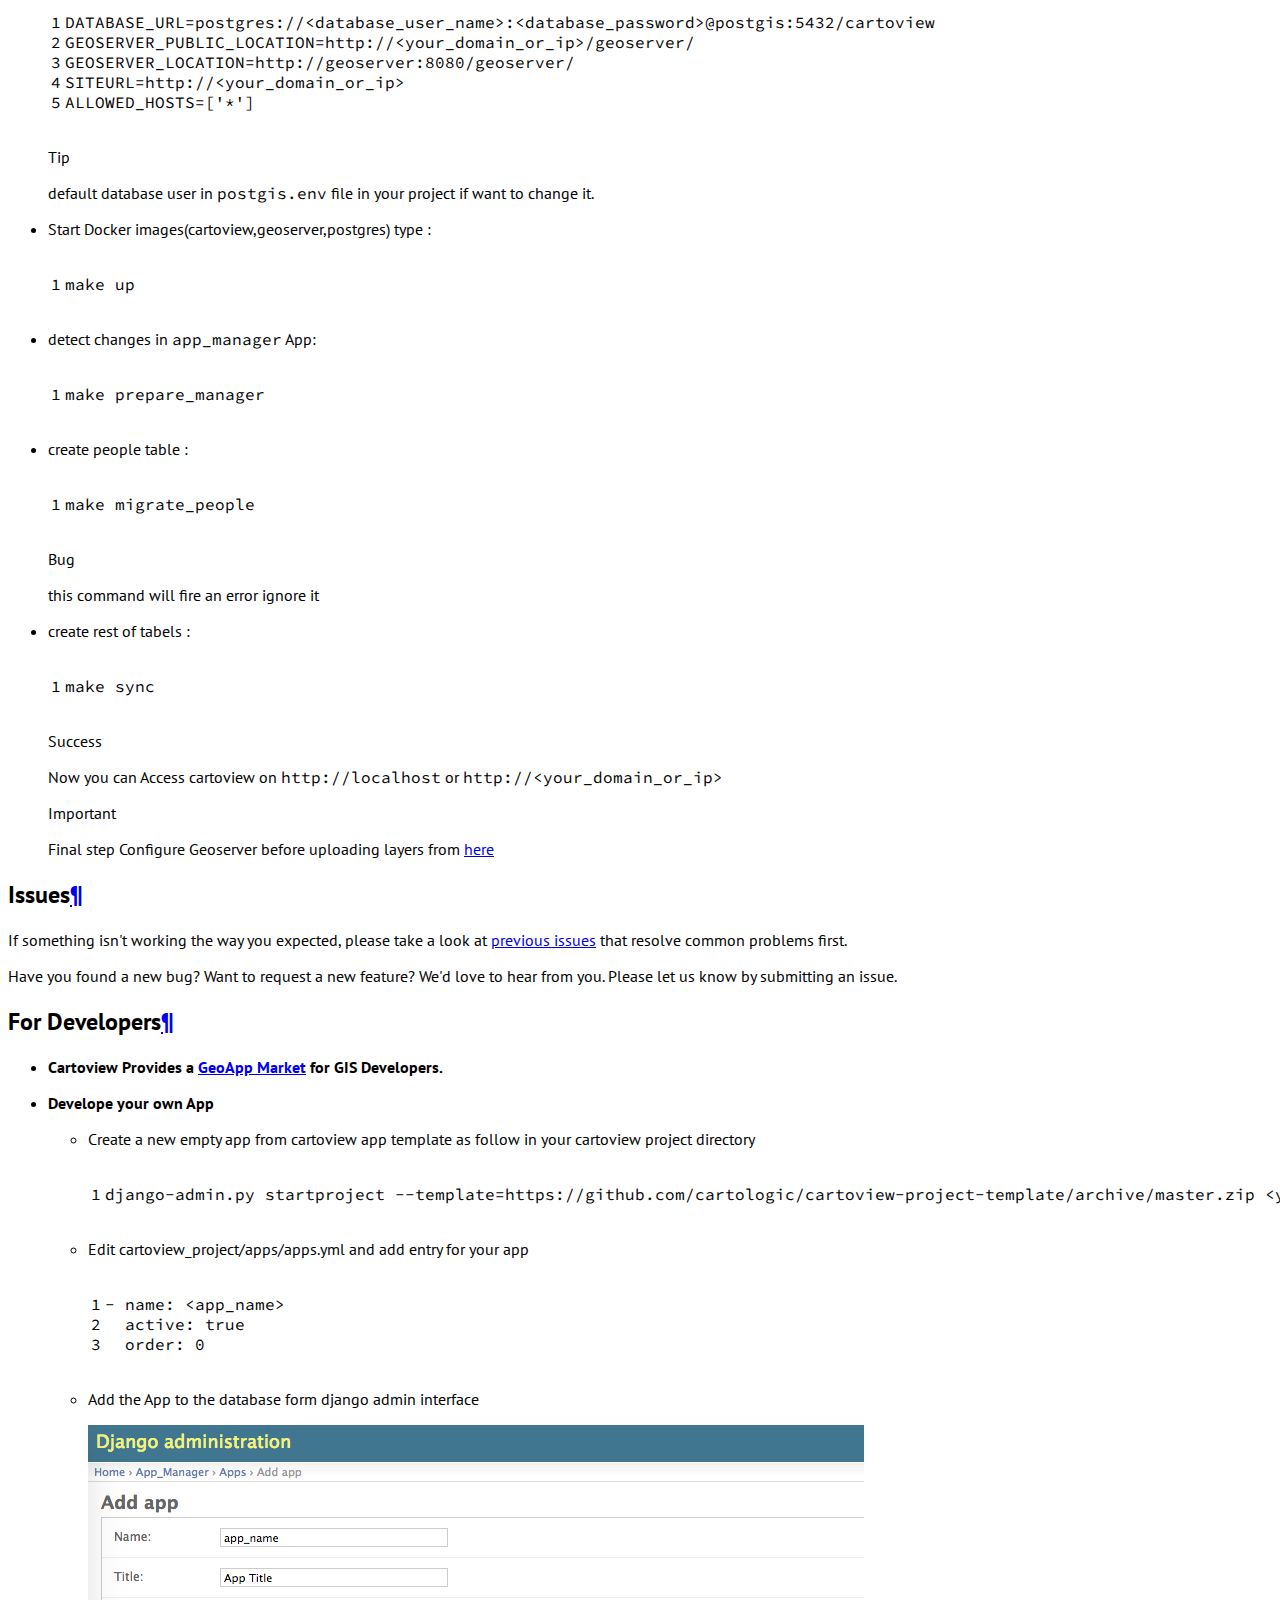
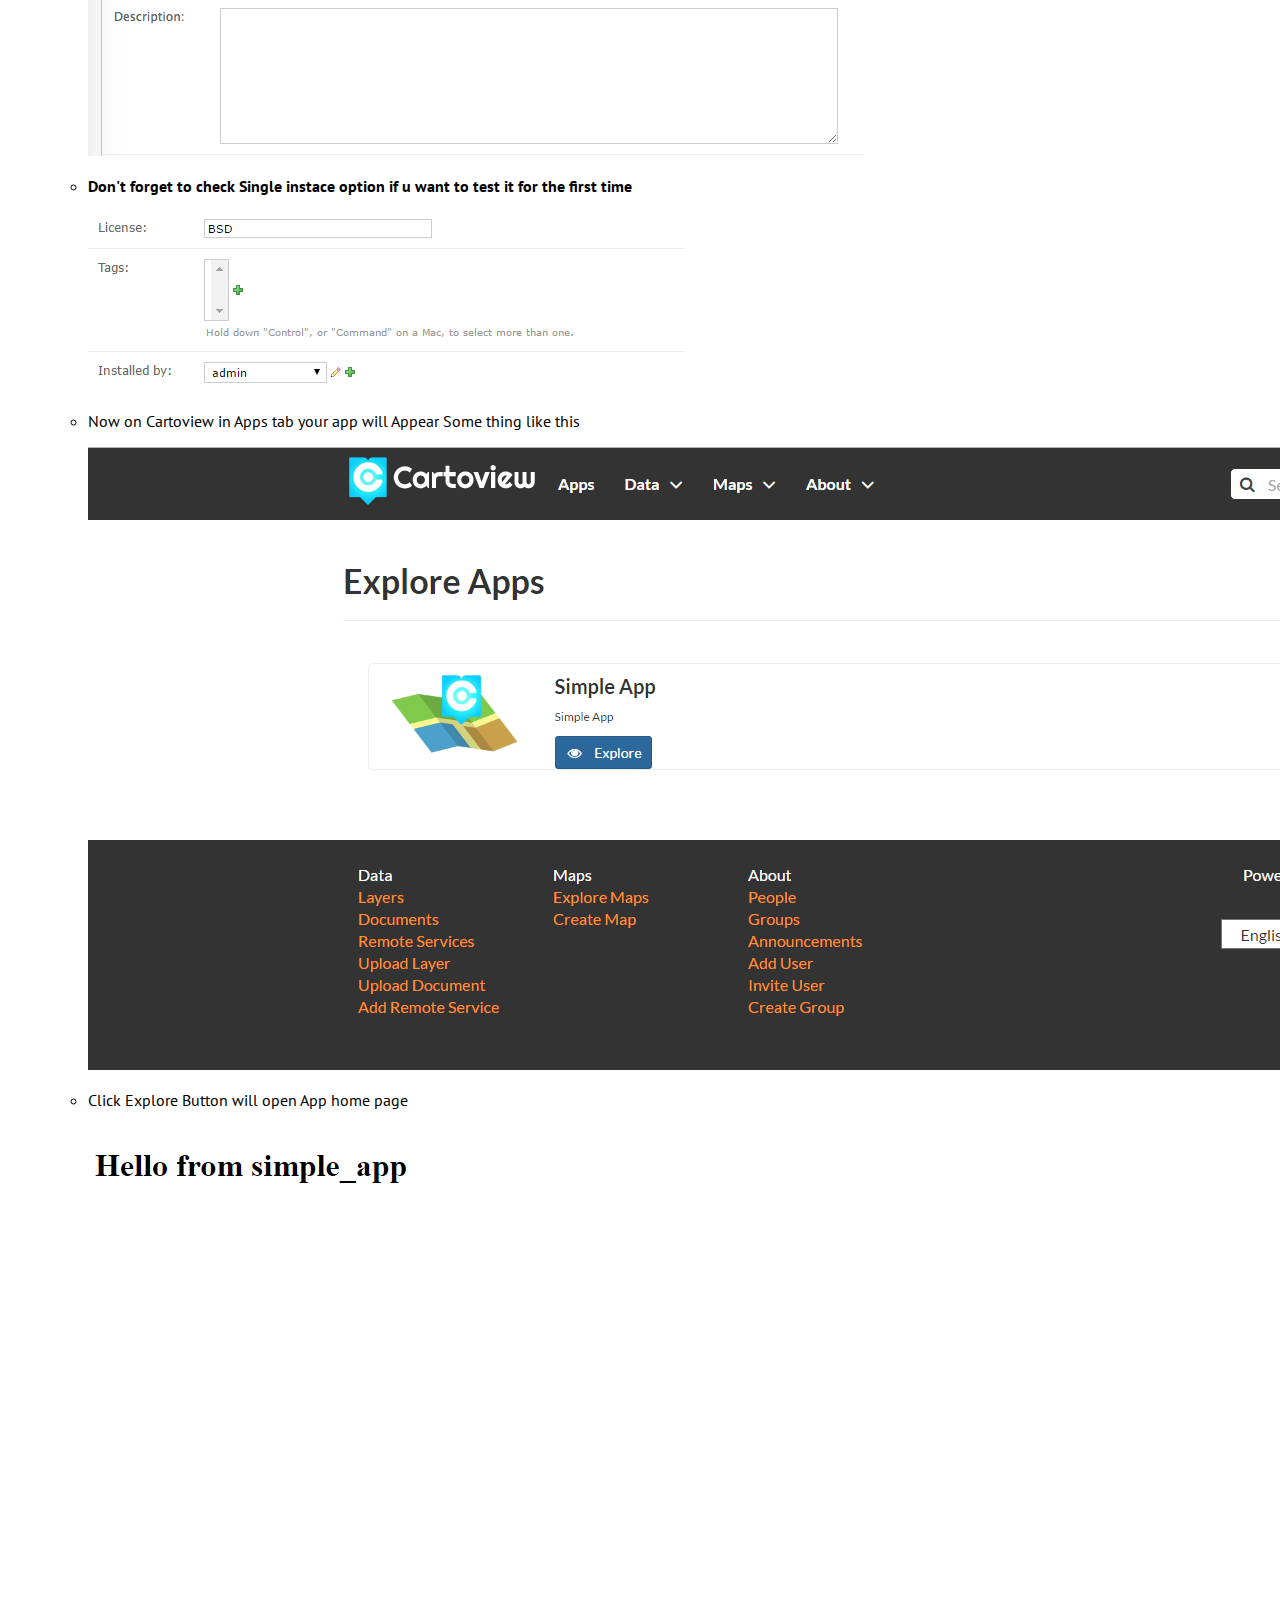
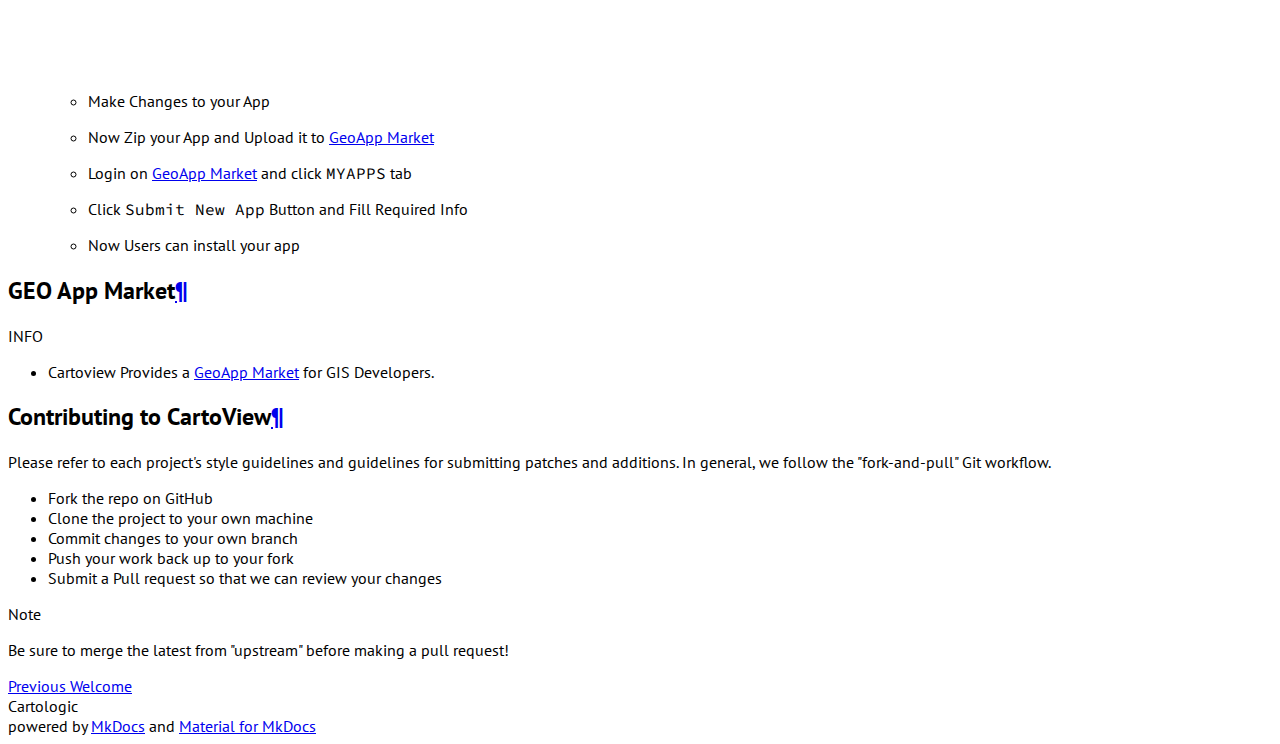
==== commit c4f41f46: "update docs with geonode client step in installation" ====
--- a/cartoview/index.html
+++ b/cartoview/index.html
@@ -1,153 +1,456 @@
+
 <!DOCTYPE html>
-<html lang="en">
-    <head>
-        <meta charset="utf-8">
-        <meta http-equiv="X-UA-Compatible" content="IE=edge">
-        <meta name="viewport" content="width=device-width, initial-scale=1.0">
-        
+<html class="no-js">
+  <head>
+    
+      <meta charset="utf-8">
+      <meta name="viewport" content="width=device-width,initial-scale=1">
+      
+        <meta name="description" content="GIS Web Mapping Applications.Cartoview enables the rapid deployment of easy-to-manage and easy-to-use spatial web applications">
+      
+      
+        <link rel="canonical" href="http://www.cartologic.com/cartoview/">
+      
+      
         <meta name="author" content="Cartologic">
-        <link rel="canonical" href="http://www.cartologic.com/cartoview/">
-        <link rel="shortcut icon" href="../img/favicon.ico">
-
-	<title>Cartoview - Cartologic</title>
-
-        <link href="../css/bootstrap-custom.min.css" rel="stylesheet">
-        <link href="../css/font-awesome-4.0.3.css" rel="stylesheet">
-        <link rel="stylesheet" href="../css/highlight.css">
-        <link href="../css/base.css" rel="stylesheet">
-
-        <!-- HTML5 shim and Respond.js IE8 support of HTML5 elements and media queries -->
-        <!--[if lt IE 9]>
-            <script src="https://oss.maxcdn.com/libs/html5shiv/3.7.0/html5shiv.js"></script>
-            <script src="https://oss.maxcdn.com/libs/respond.js/1.3.0/respond.min.js"></script>
-        <![endif]-->
-
-        
-    </head>
-
-    <body>
-
-        <div class="navbar navbar-default navbar-fixed-top" role="navigation">
-    <div class="container">
-
-        <!-- Collapsed navigation -->
-        <div class="navbar-header">
-            <!-- Expander button -->
-            <button type="button" class="navbar-toggle" data-toggle="collapse" data-target=".navbar-collapse">
-                <span class="sr-only">Toggle navigation</span>
-                <span class="icon-bar"></span>
-                <span class="icon-bar"></span>
-                <span class="icon-bar"></span>
-            </button>
-
-            <!-- Main title -->
-            <a class="navbar-brand" href="..">Cartologic</a>
-        </div>
-
-        <!-- Expanded navigation -->
-        <div class="navbar-collapse collapse">
-            <!-- Main navigation -->
-            <ul class="nav navbar-nav">
-
-                <li class="active">
-                    <a href="./">Cartoview</a>
-                </li>
-		<li >
-                    <a href="http://cartoview.org" target="_blank">Geo App Market</a>
-                </li>
+      
+      
+        <link rel="shortcut icon" href="../assets/images/favicon.ico">
+      
+      <meta name="generator" content="mkdocs-0.16.1, mkdocs-material-1.0.5">
+    
+    
+      
+        <title>Cartoview - Cartologic</title>
+      
+    
+    
+      <script src="../assets/javascripts/modernizr-56ade86843.js"></script>
+    
+    
+      <link rel="stylesheet" href="../assets/stylesheets/application-9c62e3c932.css">
+      
+        <link rel="stylesheet" href="../assets/stylesheets/application-02ce7adcc2.palette.css">
+      
+    
+    
+      
+        
+        
+        
+        <link rel="stylesheet" href="https://fonts.googleapis.com/css?family=PT Sans:300,400,400i,700|Source+Code+Pro">
+        <style>body,input{font-family:"PT Sans","Helvetica Neue",Helvetica,Arial,sans-serif}code,kbd,pre{font-family:"Source Code Pro","Courier New",Courier,monospace}</style>
+      
+      <link rel="stylesheet" href="https://fonts.googleapis.com/icon?family=Material+Icons">
+    
+    
+    
+  </head>
+  
+  
+  
+  
+    <body data-md-color-primary="indigo" data-md-color-accent="indigo">
+  
+    <svg class="md-svg">
+      <defs>
+        
+        
+          <svg xmlns="http://www.w3.org/2000/svg" width="416" height="448" viewBox="0 0 416 448" id="github"><path fill="currentColor" d="M160 304q0 10-3.125 20.5t-10.75 19T128 352t-18.125-8.5-10.75-19T96 304t3.125-20.5 10.75-19T128 256t18.125 8.5 10.75 19T160 304zm160 0q0 10-3.125 20.5t-10.75 19T288 352t-18.125-8.5-10.75-19T256 304t3.125-20.5 10.75-19T288 256t18.125 8.5 10.75 19T320 304zm40 0q0-30-17.25-51T296 232q-10.25 0-48.75 5.25Q229.5 240 208 240t-39.25-2.75Q130.75 232 120 232q-29.5 0-46.75 21T56 304q0 22 8 38.375t20.25 25.75 30.5 15 35 7.375 37.25 1.75h42q20.5 0 37.25-1.75t35-7.375 30.5-15 20.25-25.75T360 304zm56-44q0 51.75-15.25 82.75-9.5 19.25-26.375 33.25t-35.25 21.5-42.5 11.875-42.875 5.5T212 416q-19.5 0-35.5-.75t-36.875-3.125-38.125-7.5-34.25-12.875T37 371.5t-21.5-28.75Q0 312 0 260q0-59.25 34-99-6.75-20.5-6.75-42.5 0-29 12.75-54.5 27 0 47.5 9.875t47.25 30.875Q171.5 96 212 96q37 0 70 8 26.25-20.5 46.75-30.25T376 64q12.75 25.5 12.75 54.5 0 21.75-6.75 42 34 40 34 99.5z"/></svg>
+        
+      </defs>
+    </svg>
+    <input class="md-toggle" data-md-toggle="drawer" type="checkbox" id="drawer">
+    <input class="md-toggle" data-md-toggle="search" type="checkbox" id="search">
+    <label class="md-overlay" data-md-component="overlay" for="drawer"></label>
+    
+      <header class="md-header">
+  <nav class="md-header-nav md-grid">
+    <div class="md-flex">
+      <div class="md-flex__cell md-flex__cell--shrink">
+        <a href=".." title="Cartologic" class=" md-icon md-icon--home  md-header-nav__button">
+          
+        </a>
+      </div>
+      <div class="md-flex__cell md-flex__cell--shrink">
+        <label class="md-icon md-icon--menu md-header-nav__button" for="drawer"></label>
+      </div>
+      <div class="md-flex__cell md-flex__cell--stretch">
+        <span class="md-flex__ellipsis md-header-nav__title">
+          
+            
+              
+            
+            Cartoview
+          
+        </span>
+      </div>
+      <div class="md-flex__cell md-flex__cell--shrink">
+        
+          <label class="md-icon md-icon--search md-header-nav__button" for="search"></label>
+          
+<div class="md-search" data-md-component="search">
+  <div class="md-search__overlay"></div>
+  <div class="md-search__inner">
+    <form class="md-search__form" name="search">
+      <input type="text" class="md-search__input" name="query" placeholder="Search" accesskey="s" autocapitalize="off" autocorrect="off" autocomplete="off" spellcheck="false">
+      <label class="md-icon md-search__icon" for="search"></label>
+    </form>
+    <div class="md-search__output">
+      <div class="md-search__scrollwrap" data-md-scrollfix>
+        <div class="md-search-result" data-md-component="result"></div>
+      </div>
+    </div>
+  </div>
+</div>
+        
+      </div>
+      <div class="md-flex__cell md-flex__cell--shrink">
+          <div class="md-header-nav__source">
+            
+              
+
+
+  
+
+
+  <a href="https://github.com/cartologic/cartoview" title="Go to repository" class="md-source" data-md-source="github">
+    
+      <div class="md-source__icon">
+        <svg viewBox="0 0 24 24" width="24" height="24">
+          <use xlink:href="#github" width="24" height="24"></use>
+        </svg>
+      </div>
+    
+    <div class="md-source__repository">
+      GitHub
+    </div>
+  </a>
+
+            
+          </div>
+      </div>
+    </div>
+  </nav>
+</header>
+    
+    <div class="md-container">
+      <main class="md-main">
+        <div class="md-main__inner md-grid" data-md-component="container">
+          
+            
+              <div class="md-sidebar md-sidebar--primary" data-md-component="navigation">
+                <div class="md-sidebar__scrollwrap">
+                  <div class="md-sidebar__inner">
+                    <nav class="md-nav md-nav--primary">
+  <label class="md-nav__title md-nav__title--site" for="drawer">
+    <i class=" md-icon md-icon--home  md-nav__button">
+      
+    </i>
+    Cartologic
+  </label>
+  
+    <div class="md-nav__source">
+      
+
+
+  
+
+
+  <a href="https://github.com/cartologic/cartoview" title="Go to repository" class="md-source" data-md-source="github">
+    
+      <div class="md-source__icon">
+        <svg viewBox="0 0 24 24" width="24" height="24">
+          <use xlink:href="#github" width="24" height="24"></use>
+        </svg>
+      </div>
+    
+    <div class="md-source__repository">
+      GitHub
+    </div>
+  </a>
+
+    </div>
+  
+  <ul class="md-nav__list" data-md-scrollfix>
+    
+      
+      
+  <li class="md-nav__item">
+    
+      <a href=".." title="Welcome" class="md-nav__link">
+        Welcome
+      </a>
+    
+  </li>
+
+    
+      
+      
+  <li class="md-nav__item">
+    
+    <input class="md-toggle md-nav__toggle" data-md-toggle="toc" type="checkbox" id="toc">
+    
+      
+    
+    
+      <label class="md-nav__link md-nav__link--active" for="toc">
+        Cartoview
+      </label>
+    
+    <a href="./" title="Cartoview" class="md-nav__link md-nav__link--active">
+      Cartoview
+    </a>
+    
+      
+<nav class="md-nav md-nav--secondary">
+  
+  
+    
+  
+  
+    <label class="md-nav__title" for="toc">Table of contents</label>
+    <ul class="md-nav__list" data-md-scrollfix>
+      
+        <li class="md-nav__item">
+  <a href="#about-cartoview" title="About Cartoview" class="md-nav__link">
+    About Cartoview
+  </a>
+  
+</li>
+      
+        <li class="md-nav__item">
+  <a href="#key-features" title="Key Features" class="md-nav__link">
+    Key Features
+  </a>
+  
+</li>
+      
+        <li class="md-nav__item">
+  <a href="#demos" title="Demos" class="md-nav__link">
+    Demos
+  </a>
+  
+</li>
+      
+        <li class="md-nav__item">
+  <a href="#frequently-asked-questions" title="Frequently Asked Questions" class="md-nav__link">
+    Frequently Asked Questions
+  </a>
+  
+</li>
+      
+        <li class="md-nav__item">
+  <a href="#installation-requirements" title="Installation Requirements" class="md-nav__link">
+    Installation Requirements
+  </a>
+  
+</li>
+      
+        <li class="md-nav__item">
+  <a href="#install-on-ubuntu-linux" title="Install On Ubuntu linux" class="md-nav__link">
+    Install On Ubuntu linux
+  </a>
+  
+</li>
+      
+        <li class="md-nav__item">
+  <a href="#install-on-windows" title="Install On Windows" class="md-nav__link">
+    Install On Windows
+  </a>
+  
+</li>
+      
+        <li class="md-nav__item">
+  <a href="#existing-geonode-users" title="Existing GeoNode Users" class="md-nav__link">
+    Existing GeoNode Users
+  </a>
+  
+</li>
+      
+        <li class="md-nav__item">
+  <a href="#docker" title="Docker" class="md-nav__link">
+    Docker
+  </a>
+  
+</li>
+      
+        <li class="md-nav__item">
+  <a href="#issues" title="Issues" class="md-nav__link">
+    Issues
+  </a>
+  
+</li>
+      
+        <li class="md-nav__item">
+  <a href="#for-developers" title="For Developers" class="md-nav__link">
+    For Developers
+  </a>
+  
+</li>
+      
+        <li class="md-nav__item">
+  <a href="#geo-app-market" title="GEO App Market" class="md-nav__link">
+    GEO App Market
+  </a>
+  
+</li>
+      
+        <li class="md-nav__item">
+  <a href="#contributing-to-cartoview" title="Contributing to CartoView" class="md-nav__link">
+    Contributing to CartoView
+  </a>
+  
+</li>
+      
+    </ul>
+  
+</nav>
+    
+  </li>
+
+    
+  </ul>
+</nav>
+                  </div>
+                </div>
+              </div>
             
             
-            </ul>
-
-            <!-- Search, Navigation and Repo links -->
-            <ul class="nav navbar-nav navbar-right">
-                <li>
-                    <a href="#" data-toggle="modal" data-target="#mkdocs_search_modal">
-                        <i class="fa fa-search"></i> Search
-                    </a>
-                </li>
-                <li >
-                    <a rel="next" href="..">
-                        <i class="fa fa-arrow-left"></i> Previous
-                    </a>
-                </li>
-                <li class="disabled">
-                    <a rel="prev" >
-                        Next <i class="fa fa-arrow-right"></i>
-                    </a>
-                </li>
+              <div class="md-sidebar md-sidebar--secondary" data-md-component="toc">
+                <div class="md-sidebar__scrollwrap">
+                  <div class="md-sidebar__inner">
+                    
+<nav class="md-nav md-nav--secondary">
+  
+  
+    
+  
+  
+    <label class="md-nav__title" for="toc">Table of contents</label>
+    <ul class="md-nav__list" data-md-scrollfix>
+      
+        <li class="md-nav__item">
+  <a href="#about-cartoview" title="About Cartoview" class="md-nav__link">
+    About Cartoview
+  </a>
+  
+</li>
+      
+        <li class="md-nav__item">
+  <a href="#key-features" title="Key Features" class="md-nav__link">
+    Key Features
+  </a>
+  
+</li>
+      
+        <li class="md-nav__item">
+  <a href="#demos" title="Demos" class="md-nav__link">
+    Demos
+  </a>
+  
+</li>
+      
+        <li class="md-nav__item">
+  <a href="#frequently-asked-questions" title="Frequently Asked Questions" class="md-nav__link">
+    Frequently Asked Questions
+  </a>
+  
+</li>
+      
+        <li class="md-nav__item">
+  <a href="#installation-requirements" title="Installation Requirements" class="md-nav__link">
+    Installation Requirements
+  </a>
+  
+</li>
+      
+        <li class="md-nav__item">
+  <a href="#install-on-ubuntu-linux" title="Install On Ubuntu linux" class="md-nav__link">
+    Install On Ubuntu linux
+  </a>
+  
+</li>
+      
+        <li class="md-nav__item">
+  <a href="#install-on-windows" title="Install On Windows" class="md-nav__link">
+    Install On Windows
+  </a>
+  
+</li>
+      
+        <li class="md-nav__item">
+  <a href="#existing-geonode-users" title="Existing GeoNode Users" class="md-nav__link">
+    Existing GeoNode Users
+  </a>
+  
+</li>
+      
+        <li class="md-nav__item">
+  <a href="#docker" title="Docker" class="md-nav__link">
+    Docker
+  </a>
+  
+</li>
+      
+        <li class="md-nav__item">
+  <a href="#issues" title="Issues" class="md-nav__link">
+    Issues
+  </a>
+  
+</li>
+      
+        <li class="md-nav__item">
+  <a href="#for-developers" title="For Developers" class="md-nav__link">
+    For Developers
+  </a>
+  
+</li>
+      
+        <li class="md-nav__item">
+  <a href="#geo-app-market" title="GEO App Market" class="md-nav__link">
+    GEO App Market
+  </a>
+  
+</li>
+      
+        <li class="md-nav__item">
+  <a href="#contributing-to-cartoview" title="Contributing to CartoView" class="md-nav__link">
+    Contributing to CartoView
+  </a>
+  
+</li>
+      
+    </ul>
+  
+</nav>
+                  </div>
+                </div>
+              </div>
+            
+          
+          <div class="md-content">
+            <article class="md-content__inner md-typeset">
+               
+                 <a href="https://github.com/cartologic/cartoview/edit/master/docs/cartoview.md" title="Edit this page" class="md-icon md-content__edit">edit</a>
+               
+              
                 
-                <li>
-                    <a href="https://github.com/cartologic/cartoview">
-                        
-                            <i class="fa fa-github"></i>
-                        
-                        GitHub
-                    </a>
-                </li>
-                
-            </ul>
-        </div>
-    </div>
-</div>
-
-        <div class="container">
-            <div class="col-md-3"><div class="bs-sidebar hidden-print affix well" role="complementary">
-    <ul class="nav bs-sidenav">
-    
-        <li class="main active"><a href="#about-cartoview">About Cartoview</a></li>
-        
-    
-        <li class="main "><a href="#key-features">Key Features</a></li>
-        
-    
-        <li class="main "><a href="#demos">Demos</a></li>
-        
-    
-        <li class="main "><a href="#frequently-asked-questions">Frequently Asked Questions</a></li>
-        
-            <li><a href="#installation-requirements">Installation Requirements</a></li>
-        
-    
-        <li class="main "><a href="#install-on-ubuntu-linux">Install On Ubuntu linux</a></li>
-        
-    
-        <li class="main "><a href="#install-on-windows">Install On Windows</a></li>
-        
-    
-        <li class="main "><a href="#existing-geonode-users">Existing GeoNode Users</a></li>
-        
-    
-        <li class="main "><a href="#docker">Docker</a></li>
-        
-    
-        <li class="main "><a href="#issues">Issues</a></li>
-        
-    
-        <li class="main "><a href="#for-developers">For Developers</a></li>
-        
-    
-        <li class="main "><a href="#contributing-to-cartoview">Contributing to CartoView</a></li>
-        
-    
-    </ul>
-</div></div>
-            <div class="col-md-9" role="main">
-
-<h1 id="about-cartoview">About Cartoview</h1>
+                <h1 id="cartoview">Cartoview<a class="headerlink" href="#cartoview" title="Permanent link">&para;</a></h1>
+<h2 id="about-cartoview">About Cartoview<a class="headerlink" href="#about-cartoview" title="Permanent link">&para;</a></h2>
 <p>Cartoview extends the popular GeoNode SDI to provide the ability to create, share, and visualize GIS Web Mapping Applications very easily and very quickly from the browser without programming.</p>
 <p>Cartoview enables communities of users to share geospatial applications, to collaborate on these applications, and to exchange the underlying data as Open Geospatial Consortium (OGC) compliant web services</p>
 <p>Cartoview has been built utilizing open source software and open standards to make it available for all GIS operators and to maximize interoperability.</p>
-<h1 id="key-features">Key Features</h1>
+<h2 id="key-features">Key Features<a class="headerlink" href="#key-features" title="Permanent link">&para;</a></h2>
 <p><a href="http://www.cartoview.org">App Market</a> for GIS Web Application
 Once you install GeoNode and CartoView you will be be able to install GIS applications directly from the browser</p>
 <p>CartoView levereages the data management and security infrastructures of <a href="https://github.com/GeoNode/geonode">GeoNode</a> to deploy and serve GIS applications</p>
 <p>Developers create applications and deploy them on the <a href="http://www.cartoview.org">App Market</a></p>
 <p>Once the app is deployed it will become available to all Cartoview deployments</p>
-<h1 id="demos">Demos</h1>
+<h2 id="demos">Demos<a class="headerlink" href="#demos" title="Permanent link">&para;</a></h2>
 <p>You can take cartoview for a test <a href="http://demo.cartoview.org">here</a></p>
 <p>Create your account, load some test data and start authoring web mapping applicaitons</p>
-<h1 id="frequently-asked-questions">Frequently Asked Questions</h1>
+<h2 id="frequently-asked-questions">Frequently Asked Questions<a class="headerlink" href="#frequently-asked-questions" title="Permanent link">&para;</a></h2>
 <ul>
 <li>
 <p><h3>What exactly is CartoView? Is it a replacement for GeoNode?</h3></p>
@@ -204,204 +507,311 @@
 </ul>
 </li>
 </ul>
-<h2 id="installation-requirements">Installation Requirements</h2>
-<ul>
-<li><a href="https://www.python.org/">Python2</a></li>
-<li><a href="https://pypi.python.org/pypi/Django/1.8.7">1.8.7 &lt;= Django &lt;1.9a0</a></li>
-</ul>
-<h1 id="install-on-ubuntu-linux">Install On Ubuntu linux</h1>
-<ul>
-<li>
-<p>Follow these setps if you don&rsquo;t have Geonode  installed on your ubuntu system.<br/></p>
+<h2 id="installation-requirements">Installation Requirements<a class="headerlink" href="#installation-requirements" title="Permanent link">&para;</a></h2>
+<ul>
+<li>Install <a href="https://www.python.org/">Python2.7</a></li>
+<li>Install <a href="https://pypi.python.org/pypi/Django/1.8.7">1.8.7 &lt;= Django &lt;1.9a0</a></li>
+</ul>
+<h2 id="install-on-ubuntu-linux">Install On Ubuntu linux<a class="headerlink" href="#install-on-ubuntu-linux" title="Permanent link">&para;</a></h2>
+<ul>
+<li>
+<p>Follow these setps if you don't have Geonode  installed on your ubuntu system.<br/></p>
 </li>
 <li>
 <p>These instructions will install <a href="https://github.com/GeoNode/geonode">Geonode</a> and Cartoview.</p>
-</li>
-<li>
-<p><strong>note :</strong> Verify your installation is completed by adding any layer in <a href="https://github.com/GeoNode/geonode">Geonode</a></p>
-</li>
-<li>
-<p><strong>Requirements:</strong></p>
-<ul>
-<li><strong>1.8.7 &lt;= Django &lt;1.9a0</strong></li>
-</ul>
+<div class="admonition note">
+<p class="admonition-title">Note</p>
+<p>Verify your installation is completed by adding any layer in <a href="https://github.com/GeoNode/geonode">Geonode</a></p>
+</div>
 </li>
 <li>
 <p>Install <a href="https://github.com/GeoNode/geonode">Geonode=2.5.15</a> </p>
 </li>
 <li>
 <p>Install CartoView Libraries</p>
-<p><code>$ pip install cartoview</code></p>
+<table class="codehilitetable"><tr><td class="linenos"><div class="linenodiv"><pre>1</pre></div></td><td class="code"><div class="codehilite"><pre><span></span><span class="n">pip</span> <span class="n">install</span> <span class="n">cartoview</span>
+</pre></div>
+</td></tr></table>
+
+</li>
+<li>
+<p>Install geonode client</p>
+<table class="codehilitetable"><tr><td class="linenos"><div class="linenodiv"><pre>1</pre></div></td><td class="code"><div class="codehilite"><pre><span></span><span class="n">pip</span> <span class="n">install</span> <span class="n">django</span><span class="o">-</span><span class="n">geonode</span><span class="o">-</span><span class="n">client</span>
+</pre></div>
+</td></tr></table>
+
 </li>
 <li>
 <p>Install CartoView_Django Project</p>
-<pre><code>$django-admin.py startproject --template=https://github.com/cartologic/cartoview-project-template/archive/master.zip &lt;your_project_name&gt;
-</code></pre>
+<table class="codehilitetable"><tr><td class="linenos"><div class="linenodiv"><pre>1</pre></div></td><td class="code"><div class="codehilite"><pre><span></span>django-admin.py startproject --template<span class="o">=</span>https://github.com/cartologic/cartoview-project-template/archive/master.zip &lt;your_project_name&gt;
+</pre></div>
+</td></tr></table>
+
 </li>
 <li>
 <p>Go to your Project Folder </p>
-<pre><code>$cd &lt;your_project_name&gt;
-</code></pre>
+<table class="codehilitetable"><tr><td class="linenos"><div class="linenodiv"><pre>1</pre></div></td><td class="code"><div class="codehilite"><pre><span></span><span class="nb">cd</span> &lt;your_project_name&gt;
+</pre></div>
+</td></tr></table>
+
 </li>
 <li>
 <p>Detect changes in <code>app_manager</code> App</p>
-<pre><code>$python manage.py makemigrations app_manager
-</code></pre>
+<table class="codehilitetable"><tr><td class="linenos"><div class="linenodiv"><pre>1</pre></div></td><td class="code"><div class="codehilite"><pre><span></span>python manage.py makemigrations app_manager
+</pre></div>
+</td></tr></table>
+
 </li>
 <li>
 <p>create people Table</p>
-<pre><code>$python manage.py migrate people```
-</code></pre>
+<table class="codehilitetable"><tr><td class="linenos"><div class="linenodiv"><pre>1</pre></div></td><td class="code"><div class="codehilite"><pre><span></span>python manage.py migrate people
+</pre></div>
+</td></tr></table>
+
 </li>
 <li>
 <p>Create Rest of tables :</p>
-<pre><code>$python manage.py migrate
-</code></pre>
+<table class="codehilitetable"><tr><td class="linenos"><div class="linenodiv"><pre>1</pre></div></td><td class="code"><div class="codehilite"><pre><span></span>python manage.py migrate
+</pre></div>
+</td></tr></table>
+
 </li>
 <li>
 <p>load default User</p>
-<pre><code>$python manage.py loaddata sample_admin.json
-</code></pre>
+<table class="codehilitetable"><tr><td class="linenos"><div class="linenodiv"><pre>1</pre></div></td><td class="code"><div class="codehilite"><pre><span></span>python manage.py loaddata sample_admin.json
+</pre></div>
+</td></tr></table>
+
 </li>
 <li>
 <p>load default oauth app</p>
-<pre><code>$python manage.py loaddata json/default_oauth_apps.json
-</code></pre>
+<table class="codehilitetable"><tr><td class="linenos"><div class="linenodiv"><pre>1</pre></div></td><td class="code"><div class="codehilite"><pre><span></span>python manage.py loaddata json/default_oauth_apps.json
+</pre></div>
+</td></tr></table>
+
 </li>
 <li>
 <p>Test Server (Development)</p>
 <ul>
-<li>To start Development Server run this Command :<pre><code>python manage.py runserver 0.0.0.0:8000
-</code></pre>
-</li>
-</ul>
-</li>
-<li>
+<li>
+<p>To start Development Server run this Command :</p>
+<table class="codehilitetable"><tr><td class="linenos"><div class="linenodiv"><pre>1</pre></div></td><td class="code"><div class="codehilite"><pre><span></span>python manage.py runserver <span class="m">0</span>.0.0.0:8000 
+</pre></div>
+</td></tr></table>
+
+</li>
+</ul>
+</li>
+</ul>
+<div class="admonition note">
+<p class="admonition-title">Info</p>
 <p><strong>(Optional)</strong> if want to override any settings variable rename <code>local_settings.py.sample</code> to <code>local_settings.py</code> then override settings you want inside <code>local_settings.py</code></p>
-</li>
-<li>
-<p><strong>Note:</strong> Don&rsquo;t Forget to Change <code>&lt;your_project_name&gt;</code> to desired name.</p>
-</li>
-<li>
-<p>to Install apps from <a href="http://www.cartoview.org">Geo App Market</a> run this command </p>
+</div>
+<div class="admonition warning">
+<p class="admonition-title">Warning</p>
+<p>Don't Forget to Change <code>&lt;your_project_name&gt;</code> to desired name.</p>
+</div>
+<div class="admonition important">
+<p class="admonition-title">Apps From Geo App Market</p>
+<ul>
+<li>
+<p>to Install apps from <a href="http://www.cartoview.org">Geo App Market</a> </p>
 </li>
 <li>
 <p>Load Default Store</p>
-<pre><code>    $ python manage.py loaddata app_stores.json
-</code></pre>
+<table class="codehilitetable"><tr><td class="linenos"><div class="linenodiv"><pre>1</pre></div></td><td class="code"><div class="codehilite"><pre><span></span>python manage.py loaddata app_stores.json
+</pre></div>
+</td></tr></table>
+
 </li>
 <li>
 <p>Now you Can Install Apps from <a href="http://www.cartoview.org">Geo App Market</a> </p>
 </li>
 <li>Go to <code>apps</code> tab and click <code>manage apps</code> Button and install app you want</li>
 </ul>
-<h1 id="install-on-windows">Install On Windows</h1>
+</div>
+<h2 id="install-on-windows">Install On Windows<a class="headerlink" href="#install-on-windows" title="Permanent link">&para;</a></h2>
 <p><strong>We recommend to use Docker</strong></p>
 <ul>
-<li>Follow <a href="./#docker">Docker Instructions</a></li>
-</ul>
-<h1 id="existing-geonode-users">Existing GeoNode Users</h1>
+<li>
+<p>Install <a href="http://gnuwin32.sourceforge.net/install.html">Make</a></p>
+</li>
+<li>
+<p>Follow <a href="./#docker">Docker Instructions</a></p>
+</li>
+</ul>
+<h2 id="existing-geonode-users">Existing GeoNode Users<a class="headerlink" href="#existing-geonode-users" title="Permanent link">&para;</a></h2>
 <p>Check GeoNode and Cartoview version compatibility in <a href="https://pypi.python.org/pypi/cartoview">PYPI</a> then install Cartoview</p>
 <ul>
 <li>
-<p><strong>Requirements:</strong></p>
-<ul>
-<li><strong> GeoNode == 2.5.15 </strong></li>
-</ul>
+<p>Requirements:</p>
+<ul>
+<li>GeoNode == 2.5.15</li>
+</ul>
+<div class="admonition attention">
+<p class="admonition-title">Attention</p>
+<p>We will Support more version of Geonode Soon!!</p>
+</div>
 </li>
 <li>
 <p>install cartoview libraries</p>
-<p><code>$ pip install cartoview == &lt;version&gt;</code></p>
+<table class="codehilitetable"><tr><td class="linenos"><div class="linenodiv"><pre>1</pre></div></td><td class="code"><div class="codehilite"><pre><span></span>pip install <span class="nv">cartoview</span> <span class="o">==</span> &lt;version&gt;
+</pre></div>
+</td></tr></table>
+
 </li>
 <li>
 <p>Create Cartoview Project</p>
-<pre><code>    $django-admin.py startproject --template=https://github.com/cartologic/cartoview-project-template/archive/master.zip &lt;your_project_name&gt;
-</code></pre>
+<table class="codehilitetable"><tr><td class="linenos"><div class="linenodiv"><pre>1</pre></div></td><td class="code"><div class="codehilite"><pre><span></span>django-admin.py startproject --template<span class="o">=</span>https://github.com/cartologic/cartoview-project-template/archive/master.zip &lt;your_project_name&gt;
+</pre></div>
+</td></tr></table>
+
 </li>
 <li>
 <p>Go to your Project Folder </p>
-<p><code>$ cd &lt;your_project_name&gt;</code></p>
+<table class="codehilitetable"><tr><td class="linenos"><div class="linenodiv"><pre>1</pre></div></td><td class="code"><div class="codehilite"><pre><span></span><span class="nb">cd</span> &lt;your_project_name&gt;
+</pre></div>
+</td></tr></table>
+
 </li>
 <li>
 <p>detect Changes in app_manager</p>
-<p><code>$python manage.py makemigrations app_manager</code></p>
-</li>
-<li>
-<p><code>$python manage.py migrate</code></p>
-</li>
-<li>
-<p><code>$python manage.py collectstatic --noinput</code></p>
-</li>
-<li>
-<p>Now Development Server :</p>
-<ul>
-<li><code>$python manage.py runserver 0.0.0.0:8000</code></li>
-</ul>
-</li>
-</ul>
-<h1 id="docker">Docker</h1>
+<table class="codehilitetable"><tr><td class="linenos"><div class="linenodiv"><pre>1</pre></div></td><td class="code"><div class="codehilite"><pre><span></span>python manage.py makemigrations app_manager
+</pre></div>
+</td></tr></table>
+
+</li>
+<li>
+<p>create People table </p>
+<table class="codehilitetable"><tr><td class="linenos"><div class="linenodiv"><pre>1</pre></div></td><td class="code"><div class="codehilite"><pre><span></span>python manage.py migrate people
+</pre></div>
+</td></tr></table>
+
+<div class="admonition bug">
+<p class="admonition-title">Bug</p>
+<p>this command will fire an error ignore it</p>
+</div>
+</li>
+<li>
+<p>create rest of database tables 
+    <table class="codehilitetable"><tr><td class="linenos"><div class="linenodiv"><pre>1</pre></div></td><td class="code"><div class="codehilite"><pre><span></span>python manage.py migrate
+</pre></div>
+</td></tr></table></p>
+</li>
+<li>
+<p>Collect static Files </p>
+<table class="codehilitetable"><tr><td class="linenos"><div class="linenodiv"><pre>1</pre></div></td><td class="code"><div class="codehilite"><pre><span></span>python manage.py collectstatic --noinput
+</pre></div>
+</td></tr></table>
+
+</li>
+<li>
+<p>Now Development Server :
+    <table class="codehilitetable"><tr><td class="linenos"><div class="linenodiv"><pre>1</pre></div></td><td class="code"><div class="codehilite"><pre><span></span>python manage.py runserver <span class="m">0</span>.0.0.0:8000
+</pre></div>
+</td></tr></table></p>
+</li>
+</ul>
+<h2 id="docker">Docker<a class="headerlink" href="#docker" title="Permanent link">&para;</a></h2>
 <ul>
 <li>be sure you installed all <a href="./#installation-requirements">requirements</a></li>
 <li>Install <a href="https://www.docker.com/products/docker">Docker</a></li>
 <li>
-<p>Create Cartoview Project using this command:</p>
-<pre><code>    $django-admin.py startproject --template=https://github.com/cartologic/cartoview-project-template/archive/master.zip &lt;your_project_name&gt;
-</code></pre>
+<p>Create Cartoview Project which contains required files to run and configure Docker using this command:</p>
+<table class="codehilitetable"><tr><td class="linenos"><div class="linenodiv"><pre>1</pre></div></td><td class="code"><div class="codehilite"><pre><span></span><span class="n">django</span><span class="o">-</span><span class="n">admin</span><span class="o">.</span><span class="n">py</span> <span class="n">startproject</span> <span class="o">--</span><span class="n">template</span><span class="o">=</span><span class="n">https</span><span class="p">:</span><span class="o">//</span><span class="n">github</span><span class="o">.</span><span class="n">com</span><span class="o">/</span><span class="n">cartologic</span><span class="o">/</span><span class="n">cartoview</span><span class="o">-</span><span class="n">project</span><span class="o">-</span><span class="n">template</span><span class="o">/</span><span class="n">archive</span><span class="o">/</span><span class="n">master</span><span class="o">.</span><span class="n">zip</span> <span class="o">&lt;</span><span class="n">your_project_name</span><span class="o">&gt;</span>
+</pre></div>
+</td></tr></table>
+
 </li>
 <li>
 <p>Replace <code>&lt;your_project_name&gt;</code> with desired name here i will use <code>cartoview_project</code></p>
 </li>
 <li>
-<p>Go to your project Folder </p>
-<ul>
-<li><code>cd &lt;your_project_name&gt;</code></li>
-</ul>
-</li>
-<li>
-<p>If you want to run this project on localhost only change two variables(project,module) in <code>uwsgi.ini</code> file :</p>
-<pre><code>    project = &lt;your_project_name&gt;
-    .....
-    module= &lt;your_project_name&gt;.wsgi:application
-</code></pre>
-</li>
+<p>Go to your project Folder 
+     <table class="codehilitetable"><tr><td class="linenos"><div class="linenodiv"><pre>1</pre></div></td><td class="code"><div class="codehilite"><pre><span></span><span class="n">cd</span> <span class="o">&lt;</span><span class="n">your_project_name</span><span class="o">&gt;</span>
+</pre></div>
+</td></tr></table></p>
+</li>
+<li>If you want to run this project on localhost only change two variables(project,module) in <code>uwsgi.ini</code>(this is the server file) file in your Project Folder :
+    <table class="codehilitetable"><tr><td class="linenos"><div class="linenodiv"><pre>1
+2
+3</pre></div></td><td class="code"><div class="codehilite"><pre><span></span>project = &lt;your_project_name&gt;
+.....
+module= &lt;your_project_name&gt;.wsgi:application
+</pre></div>
+</td></tr></table></li>
 <li>
 <p>If you want to run this project with a domain :</p>
 <ol>
 <li>repeat previous step</li>
-<li>change <code>django.env</code> file to be some thing like this :<pre><code>DATABASE_URL=postgres://cartologic:root@postgis:5432/cartoview
-GEOSERVER_PUBLIC_LOCATION=http://&lt;your_domain_or_ip&gt;/geoserver/
-GEOSERVER_LOCATION=http://geoserver:8080/geoserver/
-SITEURL=http://&lt;your_domain_or_ip&gt;
-ALLOWED_HOSTS=['*']
-</code></pre>
-</li>
+<li>change <code>django.env</code>(this is the file of the common django setting variables) file in your Project Folder to be some thing like this:</li>
 </ol>
-</li>
-<li>
-<p>Start Docker images type :</p>
-<ul>
-<li><code>make up</code></li>
-</ul>
-</li>
-<li>detect changes in <code>app_manager</code> App:<ul>
-<li><code>make prepare_manager</code></li>
-</ul>
-</li>
-<li>create  people table : <ul>
-<li><code>make migrate_people</code></li>
-</ul>
-</li>
-<li>create rest of  tabels : <ul>
-<li><code>make sync</code> </li>
-</ul>
-</li>
-<li>Now you can Access cartoview on <code>http://localhost</code> or ```http://<your_domain_or_ip></li>
-<li>Final step Configure Geoserver before uploading layers from <a href="http://docs.geonode.org/en/master/tutorials/admin/geoserver_geonode_security/#geoserver-security-backend">here</a></li>
-</ul>
-<h1 id="issues">Issues</h1>
-<p>If something isn&rsquo;t working the way you expected, please take a look at <a href="https://github.com/cartologic/cartoview/issues">previous issues</a> that resolve common problems first.</p>
-<p>Have you found a new bug? Want to request a new feature? We&rsquo;d love to hear from you. Please let us know by submitting an issue.</p>
-<h1 id="for-developers">For Developers</h1>
+<div class="admonition tip">
+<p class="admonition-title">Tip</p>
+<p>default database username: <code>cartologic</code> and password:<code>root</code></p>
+</div>
+<table class="codehilitetable"><tr><td class="linenos"><div class="linenodiv"><pre>1
+2
+3
+4
+5</pre></div></td><td class="code"><div class="codehilite"><pre><span></span><span class="n">DATABASE_URL</span><span class="o">=</span><span class="n">postgres</span><span class="p">:</span><span class="o">//&lt;</span><span class="n">database_user_name</span><span class="o">&gt;</span><span class="p">:</span><span class="o">&lt;</span><span class="n">database_password</span><span class="o">&gt;</span><span class="nd">@postgis</span><span class="p">:</span><span class="mi">5432</span><span class="o">/</span><span class="n">cartoview</span>
+<span class="n">GEOSERVER_PUBLIC_LOCATION</span><span class="o">=</span><span class="n">http</span><span class="p">:</span><span class="o">//&lt;</span><span class="n">your_domain_or_ip</span><span class="o">&gt;/</span><span class="n">geoserver</span><span class="o">/</span>
+<span class="n">GEOSERVER_LOCATION</span><span class="o">=</span><span class="n">http</span><span class="p">:</span><span class="o">//</span><span class="n">geoserver</span><span class="p">:</span><span class="mi">8080</span><span class="o">/</span><span class="n">geoserver</span><span class="o">/</span>
+<span class="n">SITEURL</span><span class="o">=</span><span class="n">http</span><span class="p">:</span><span class="o">//&lt;</span><span class="n">your_domain_or_ip</span><span class="o">&gt;</span>
+<span class="n">ALLOWED_HOSTS</span><span class="o">=</span><span class="p">[</span><span class="s1">&#39;*&#39;</span><span class="p">]</span>
+</pre></div>
+</td></tr></table>
+
+<div class="admonition tip">
+<p class="admonition-title">Tip</p>
+<p>default database user in <code>postgis.env</code> file in your project if want to change it. </p>
+</div>
+</li>
+<li>
+<p>Start Docker images(cartoview,geoserver,postgres) type :</p>
+<table class="codehilitetable"><tr><td class="linenos"><div class="linenodiv"><pre>1</pre></div></td><td class="code"><div class="codehilite"><pre><span></span>make up
+</pre></div>
+</td></tr></table>
+
+</li>
+<li>
+<p>detect changes in <code>app_manager</code> App:</p>
+<table class="codehilitetable"><tr><td class="linenos"><div class="linenodiv"><pre>1</pre></div></td><td class="code"><div class="codehilite"><pre><span></span>make prepare_manager
+</pre></div>
+</td></tr></table>
+
+</li>
+<li>
+<p>create  people table : </p>
+<table class="codehilitetable"><tr><td class="linenos"><div class="linenodiv"><pre>1</pre></div></td><td class="code"><div class="codehilite"><pre><span></span>make migrate_people
+</pre></div>
+</td></tr></table>
+
+<div class="admonition bug">
+<p class="admonition-title">Bug</p>
+<p>this command will fire an error ignore it</p>
+</div>
+</li>
+<li>
+<p>create rest of  tabels : </p>
+<table class="codehilitetable"><tr><td class="linenos"><div class="linenodiv"><pre>1</pre></div></td><td class="code"><div class="codehilite"><pre><span></span>make sync
+</pre></div>
+</td></tr></table>
+
+<div class="admonition success">
+<p class="admonition-title">Success</p>
+<p>Now you can Access cartoview on <code>http://localhost</code> or <code>http://&lt;your_domain_or_ip&gt;</code></p>
+</div>
+<div class="admonition warning">
+<p class="admonition-title">Important</p>
+<p>Final step Configure Geoserver before uploading layers from <a href="http://docs.geonode.org/en/master/tutorials/admin/geoserver_geonode_security/#geoserver-security-backend">here</a></p>
+</div>
+</li>
+</ul>
+<h2 id="issues">Issues<a class="headerlink" href="#issues" title="Permanent link">&para;</a></h2>
+<p>If something isn't working the way you expected, please take a look at <a href="https://github.com/cartologic/cartoview/issues">previous issues</a> that resolve common problems first.</p>
+<p>Have you found a new bug? Want to request a new feature? We'd love to hear from you. Please let us know by submitting an issue.</p>
+<h2 id="for-developers">For Developers<a class="headerlink" href="#for-developers" title="Permanent link">&para;</a></h2>
 <ul>
 <li>
 <p><strong>Cartoview Provides a <a href="http://www.cartoview.org">GeoApp Market</a> for GIS Developers.</strong></p>
@@ -410,30 +820,28 @@
 <p><strong>Develope your own App</strong></p>
 <ul>
 <li>
-<p><strong>Requirements:</strong></p>
-<ul>
-<li><strong>1.8.7 &lt;= Django &lt;1.9a0</strong></li>
-</ul>
-</li>
-<li>
-<p>Create a new empty app from cartoview app template as follow in your cartoview project directory</p>
-<pre><code>- $django-admin.py startproject --template=https://github.com/cartologic/cartoview-project-template/archive/master.zip &lt;your_project_name&gt;
-</code></pre>
-</li>
-<li>
-<p>Edit cartoview_project/apps/apps.yml and add entry for your app</p>
-<pre><code>- name: &lt;app_name&gt;
+<p>Create a new empty app from cartoview app template as follow in your cartoview project directory
+<table class="codehilitetable"><tr><td class="linenos"><div class="linenodiv"><pre>1</pre></div></td><td class="code"><div class="codehilite"><pre><span></span><span class="n">django</span><span class="o">-</span><span class="n">admin</span><span class="o">.</span><span class="n">py</span> <span class="n">startproject</span> <span class="o">--</span><span class="n">template</span><span class="o">=</span><span class="n">https</span><span class="p">:</span><span class="o">//</span><span class="n">github</span><span class="o">.</span><span class="n">com</span><span class="o">/</span><span class="n">cartologic</span><span class="o">/</span><span class="n">cartoview</span><span class="o">-</span><span class="n">project</span><span class="o">-</span><span class="n">template</span><span class="o">/</span><span class="n">archive</span><span class="o">/</span><span class="n">master</span><span class="o">.</span><span class="n">zip</span> <span class="o">&lt;</span><span class="n">your_project_name</span><span class="o">&gt;</span>
+</pre></div>
+</td></tr></table></p>
+</li>
+<li>
+<p>Edit cartoview_project/apps/apps.yml and add entry for your app
+<table class="codehilitetable"><tr><td class="linenos"><div class="linenodiv"><pre>1
+2
+3</pre></div></td><td class="code"><div class="codehilite"><pre><span></span>- name: &lt;app_name&gt;
   active: true
   order: 0
-</code></pre>
+</pre></div>
+</td></tr></table></p>
 </li>
 <li>
 <p>Add the App to the database form django admin interface</p>
 <p><img alt="New App" src="../img/developers_app.png" /></p>
 </li>
 <li>
-<p><strong>Don&rsquo;t forget to check Single instace option if u want to test it for the first time</strong>
-    <img alt="Single Instance" src="../img/single_instance.PNG" /></p>
+<p><strong>Don't forget to check Single instace option if u want to test it for the first time</strong></p>
+<p><img alt="Single Instance" src="../img/single_instance.PNG" /></p>
 </li>
 <li>
 <p>Now on Cartoview in Apps tab your app will Appear Some thing like this</p>
@@ -461,8 +869,15 @@
 </ul>
 </li>
 </ul>
-<h1 id="contributing-to-cartoview">Contributing to CartoView</h1>
-<p>Please refer to each project&rsquo;s style guidelines and guidelines for submitting patches and additions. In general, we follow the &ldquo;fork-and-pull&rdquo; Git workflow.</p>
+<h2 id="geo-app-market">GEO App Market<a class="headerlink" href="#geo-app-market" title="Permanent link">&para;</a></h2>
+<div class="admonition success">
+<p class="admonition-title">INFO<ul>
+<li>Cartoview Provides a <a href="http://www.cartoview.org">GeoApp Market</a> for GIS Developers.</li>
+</ul>
+</p>
+</div>
+<h2 id="contributing-to-cartoview">Contributing to CartoView<a class="headerlink" href="#contributing-to-cartoview" title="Permanent link">&para;</a></h2>
+<p>Please refer to each project's style guidelines and guidelines for submitting patches and additions. In general, we follow the "fork-and-pull" Git workflow.</p>
 <ul>
 <li>Fork the repo on GitHub</li>
 <li>Clone the project to your own machine</li>
@@ -470,47 +885,69 @@
 <li>Push your work back up to your fork</li>
 <li>Submit a Pull request so that we can review your changes</li>
 </ul>
-<p><strong>NOTE: Be sure to merge the latest from &ldquo;upstream&rdquo; before making a pull request!</strong></p></div>
+<div class="admonition note">
+<p class="admonition-title">Note</p>
+<p>Be sure to merge the latest from "upstream" before making a pull request!</p>
+</div>
+              
+            </article>
+          </div>
         </div>
-
-        <footer class="col-md-12">
-            <hr>
-            
-                <center>Cartologic</center>
-            
-            <center>Documentation built with <a href="http://www.mkdocs.org/">MkDocs</a>.</center>
-        </footer>
-
-        <script src="../js/jquery-1.10.2.min.js"></script>
-        <script src="../js/bootstrap-3.0.3.min.js"></script>
-        <script src="../js/highlight.pack.js"></script>
-        <script>var base_url = '..';</script>
-        <script data-main="../mkdocs/js/search.js" src="../mkdocs/js/require.js"></script>
-        <script src="../js/base.js"></script>
-
-        <div class="modal" id="mkdocs_search_modal" tabindex="-1" role="dialog" aria-labelledby="Search Modal" aria-hidden="true">
-            <div class="modal-dialog">
-                <div class="modal-content">
-                    <div class="modal-header">
-                        <button type="button" class="close" data-dismiss="modal"><span aria-hidden="true">&times;</span><span class="sr-only">Close</span></button>
-                        <h4 class="modal-title" id="exampleModalLabel">Search</h4>
-                    </div>
-                    <div class="modal-body">
-                        <p>
-                            From here you can search these documents. Enter
-                            your search terms below.
-                        </p>
-                        <form role="form">
-                            <div class="form-group">
-                                <input type="text" class="form-control" placeholder="Search..." id="mkdocs-search-query">
-                            </div>
-                        </form>
-                        <div id="mkdocs-search-results"></div>
-                    </div>
-                    <div class="modal-footer">
-                    </div>
-                </div>
+      </main>
+      
+        
+<footer class="md-footer">
+  
+    <div class="md-footer-nav">
+      <nav class="md-footer-nav__inner md-grid">
+        
+          <a href=".." title="Welcome" class="md-flex md-footer-nav__link md-footer-nav__link--prev" rel="prev">
+            <div class="md-flex__cell md-flex__cell--shrink">
+              <i class="md-icon md-icon--arrow-back md-footer-nav__button"></i>
             </div>
-        </div>
-    </body>
-</html>
+            <div class="md-flex__cell md-flex__cell--stretch md-footer-nav__title">
+              <span class="md-flex__ellipsis">
+                <span class="md-footer-nav__direction">
+                  Previous
+                </span>
+                Welcome
+              </span>
+            </div>
+          </a>
+        
+        
+      </nav>
+    </div>
+  
+  <div class="md-footer-meta md-typeset">
+    <div class="md-footer-meta__inner md-grid">
+      <div class="md-footer-copyright">
+        
+          <div class="md-footer-copyright__highlight">
+            Cartologic
+          </div>
+        
+        powered by
+        <a href="http://www.mkdocs.org" title="MkDocs">MkDocs</a>
+        and
+        <a href="http://squidfunk.github.io/mkdocs-material/" title="Material for MkDocs">
+          Material for MkDocs</a>
+      </div>
+      
+        
+      
+    </div>
+  </div>
+</footer>
+      
+    </div>
+    
+      <script src="../assets/javascripts/application-f7ac33b6fb.js"></script>
+      <script>app.initialize({url:{base:".."}})</script>
+      
+    
+    
+      
+    
+  </body>
+</html>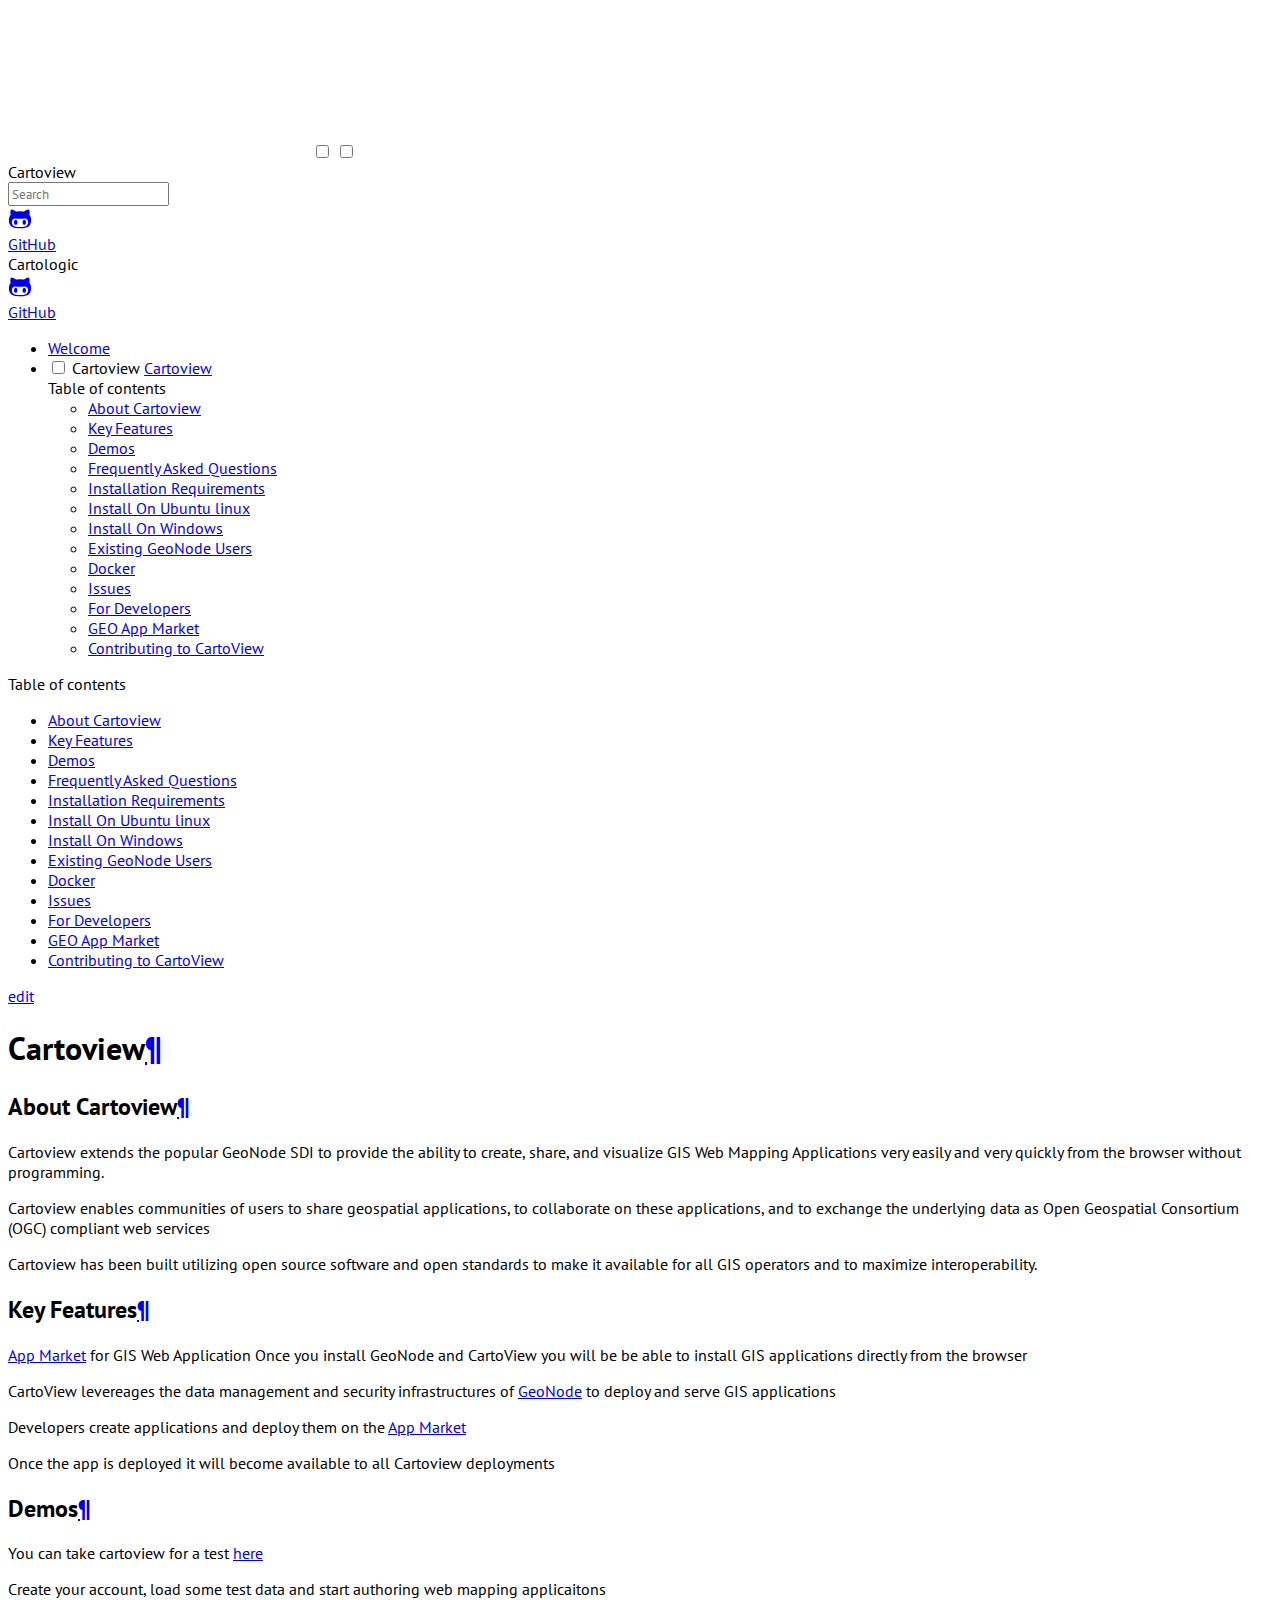
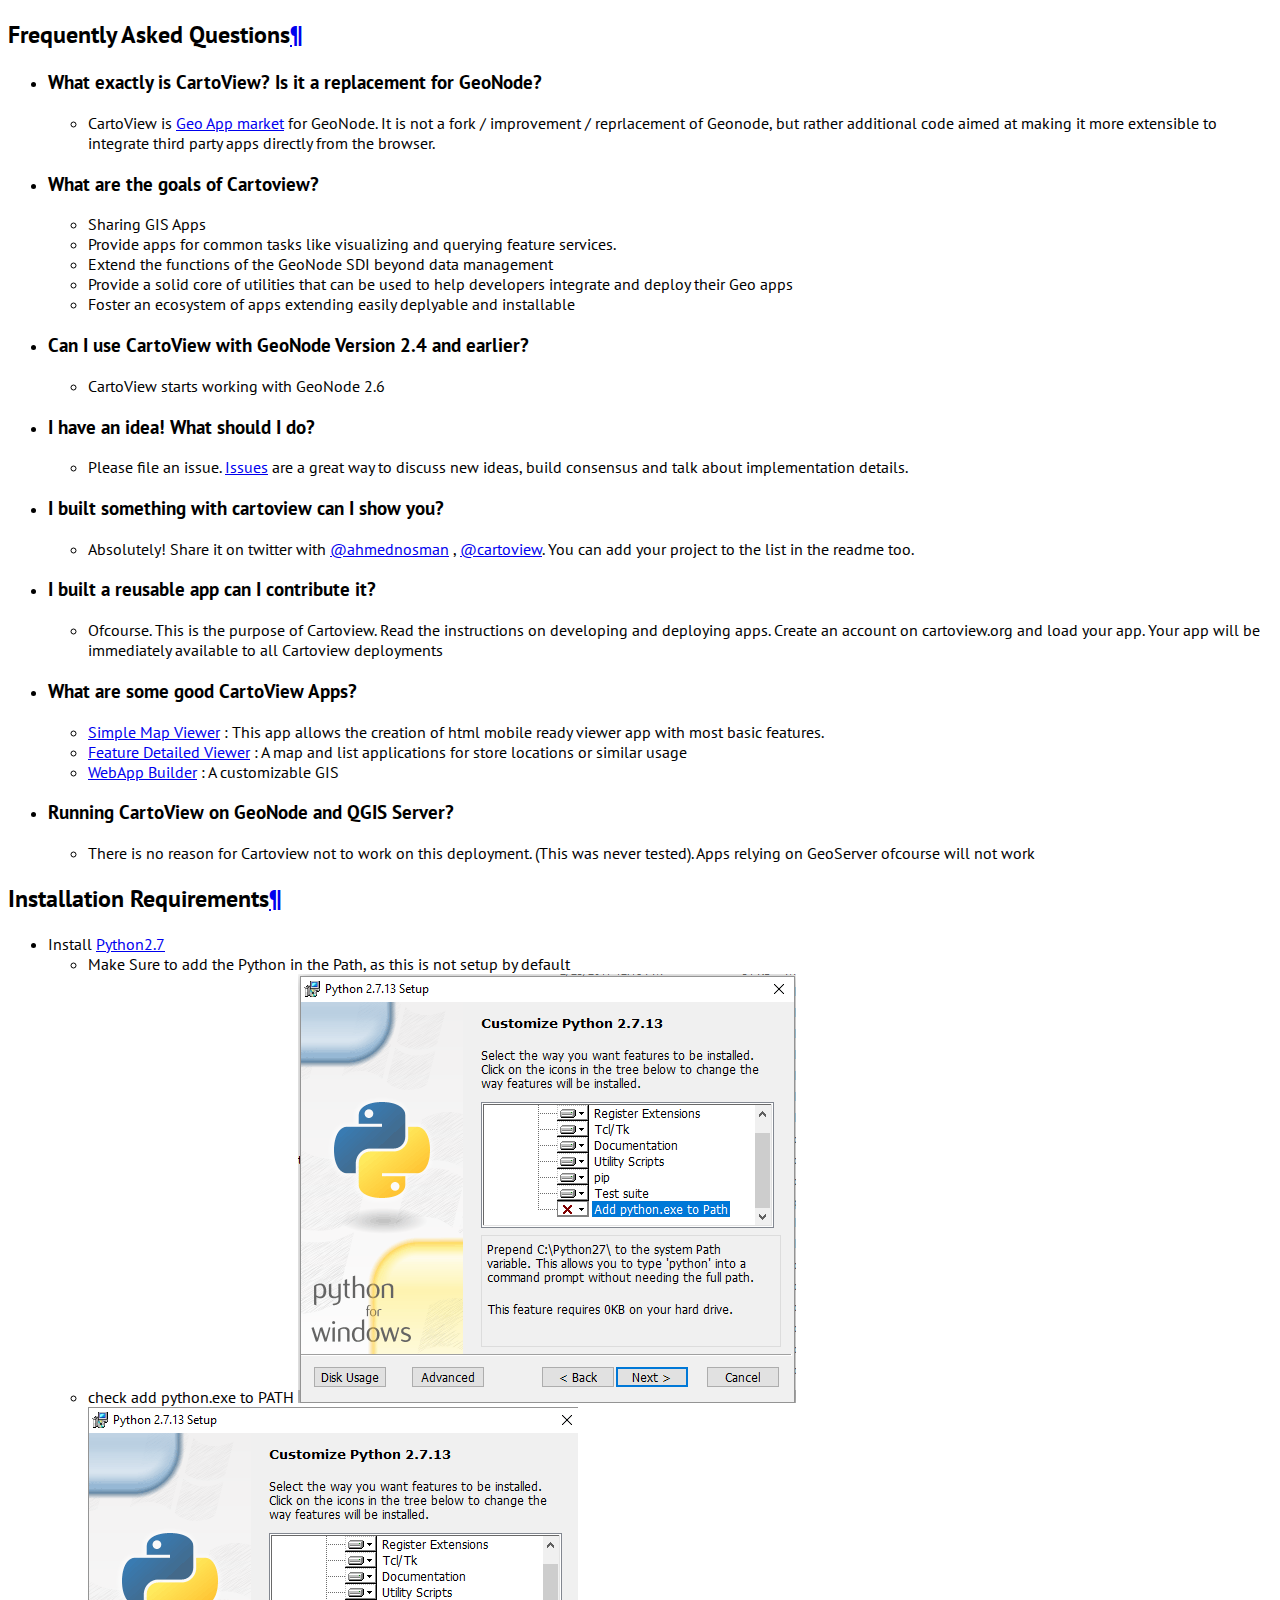
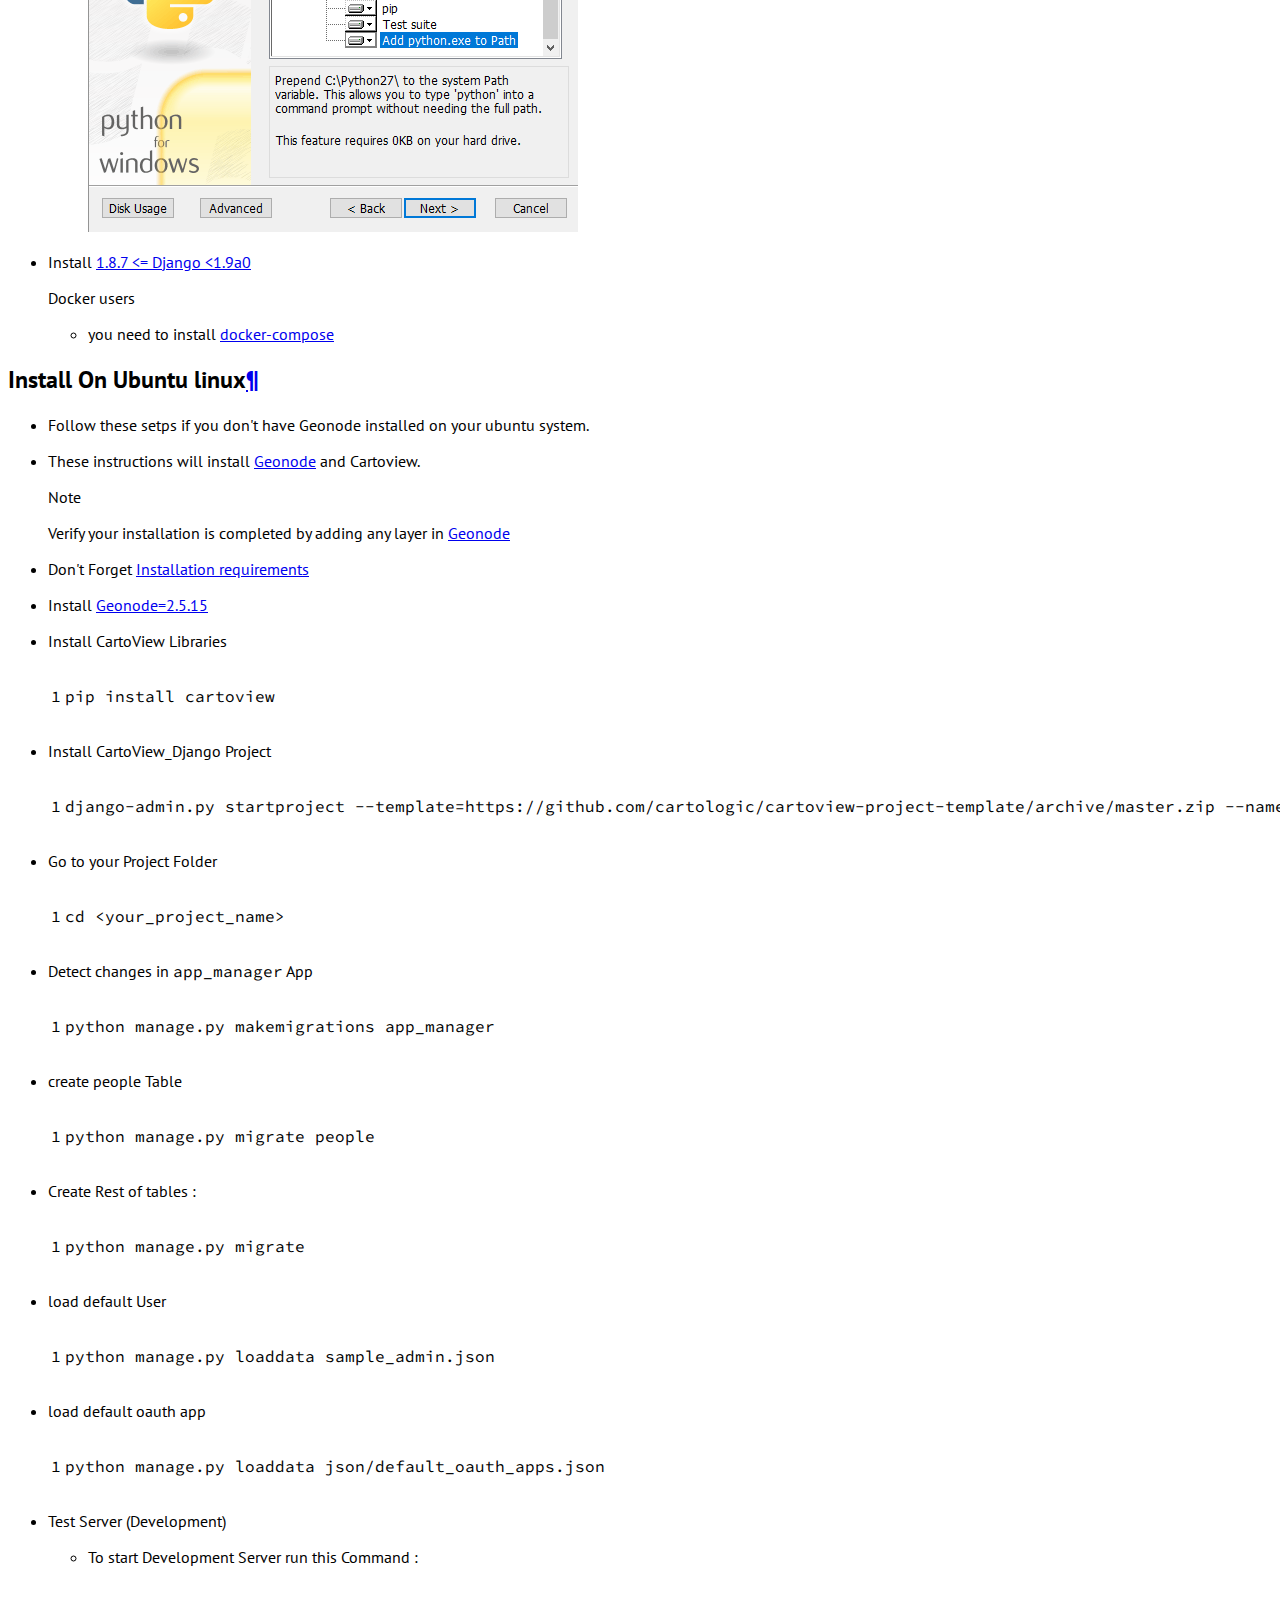
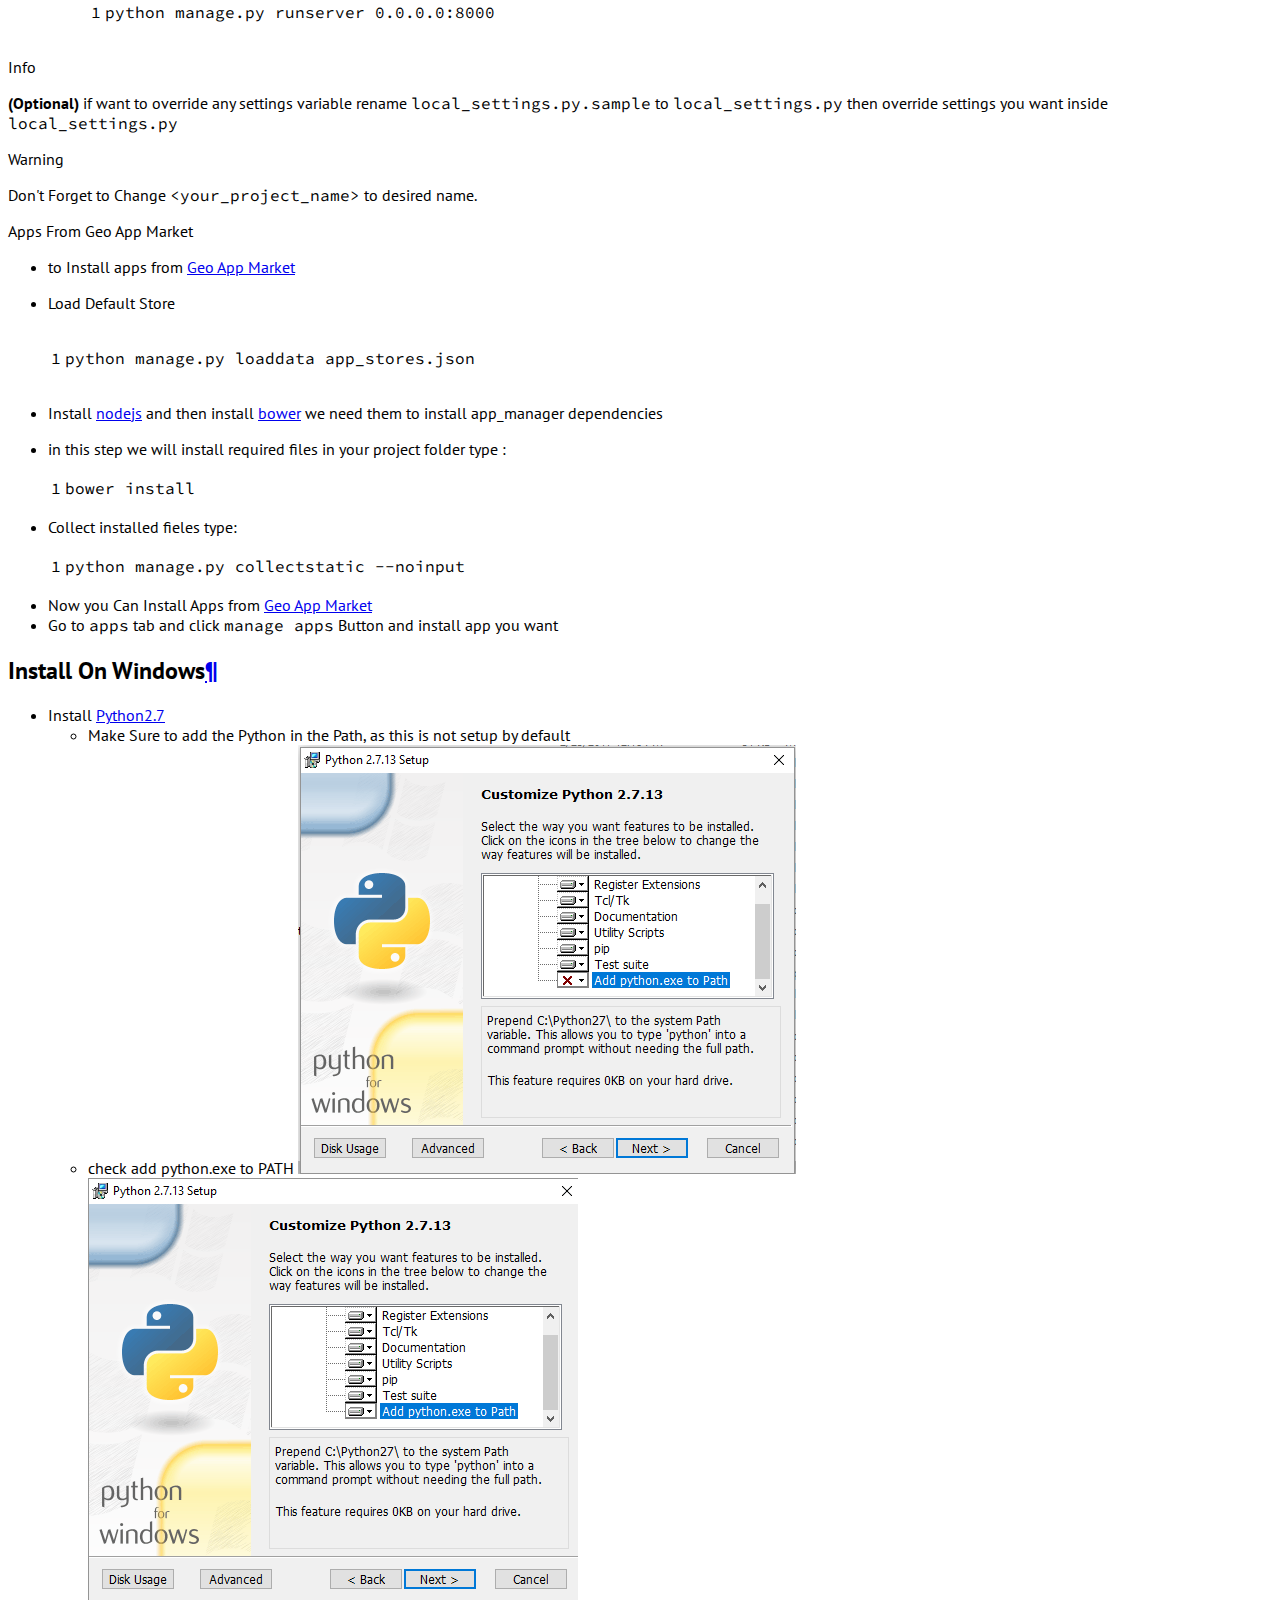
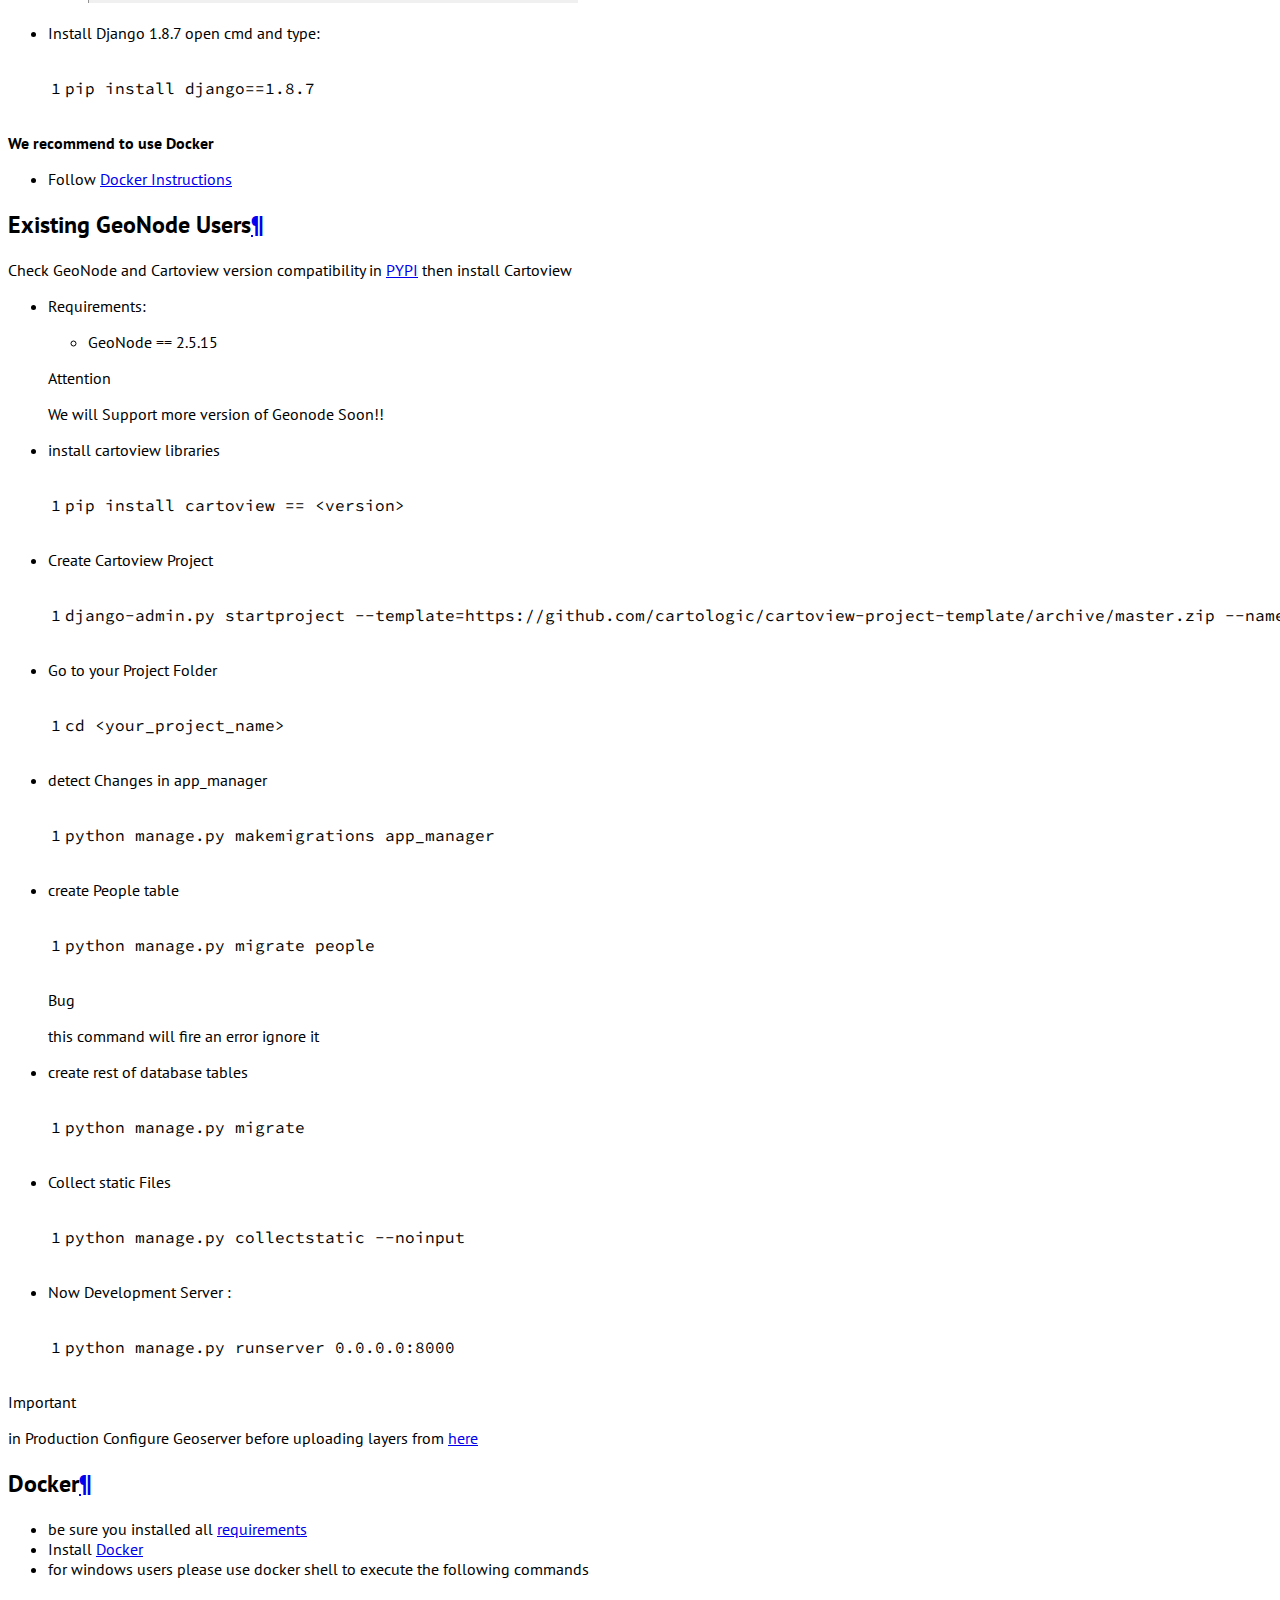
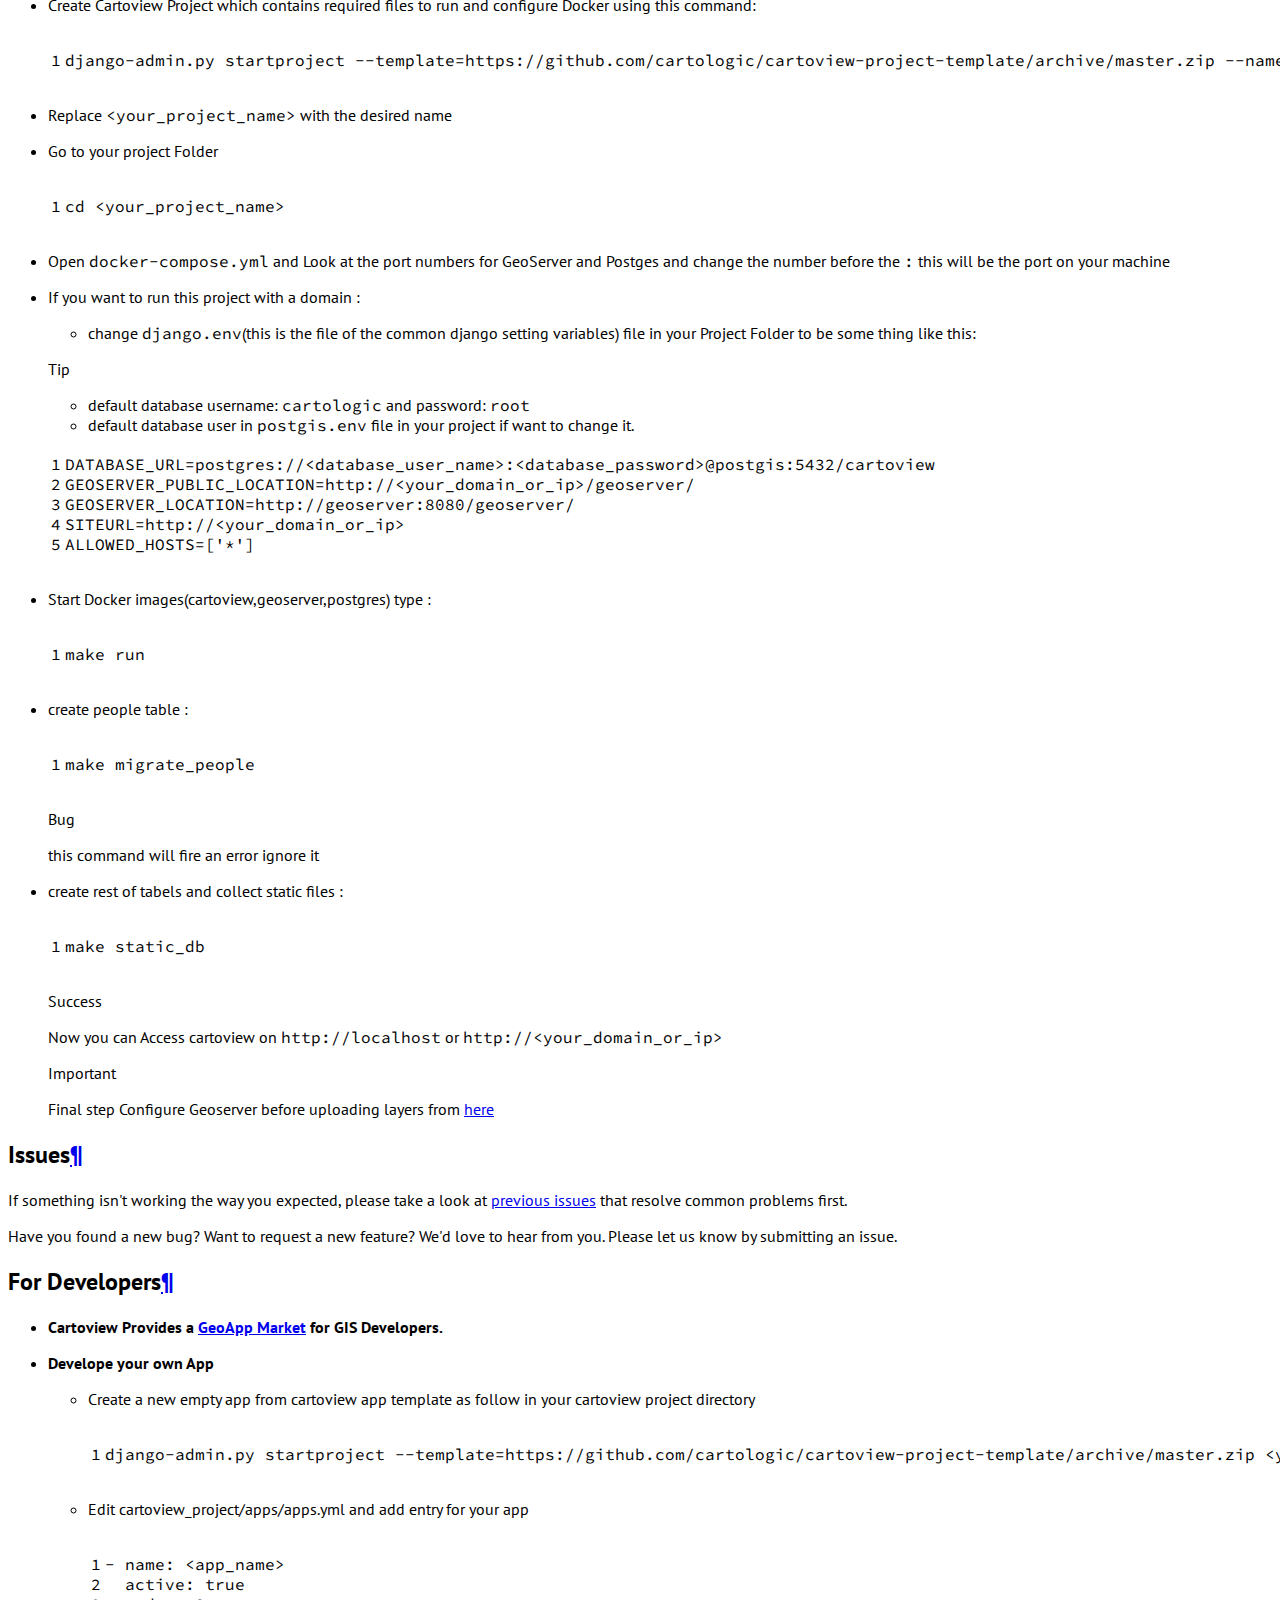
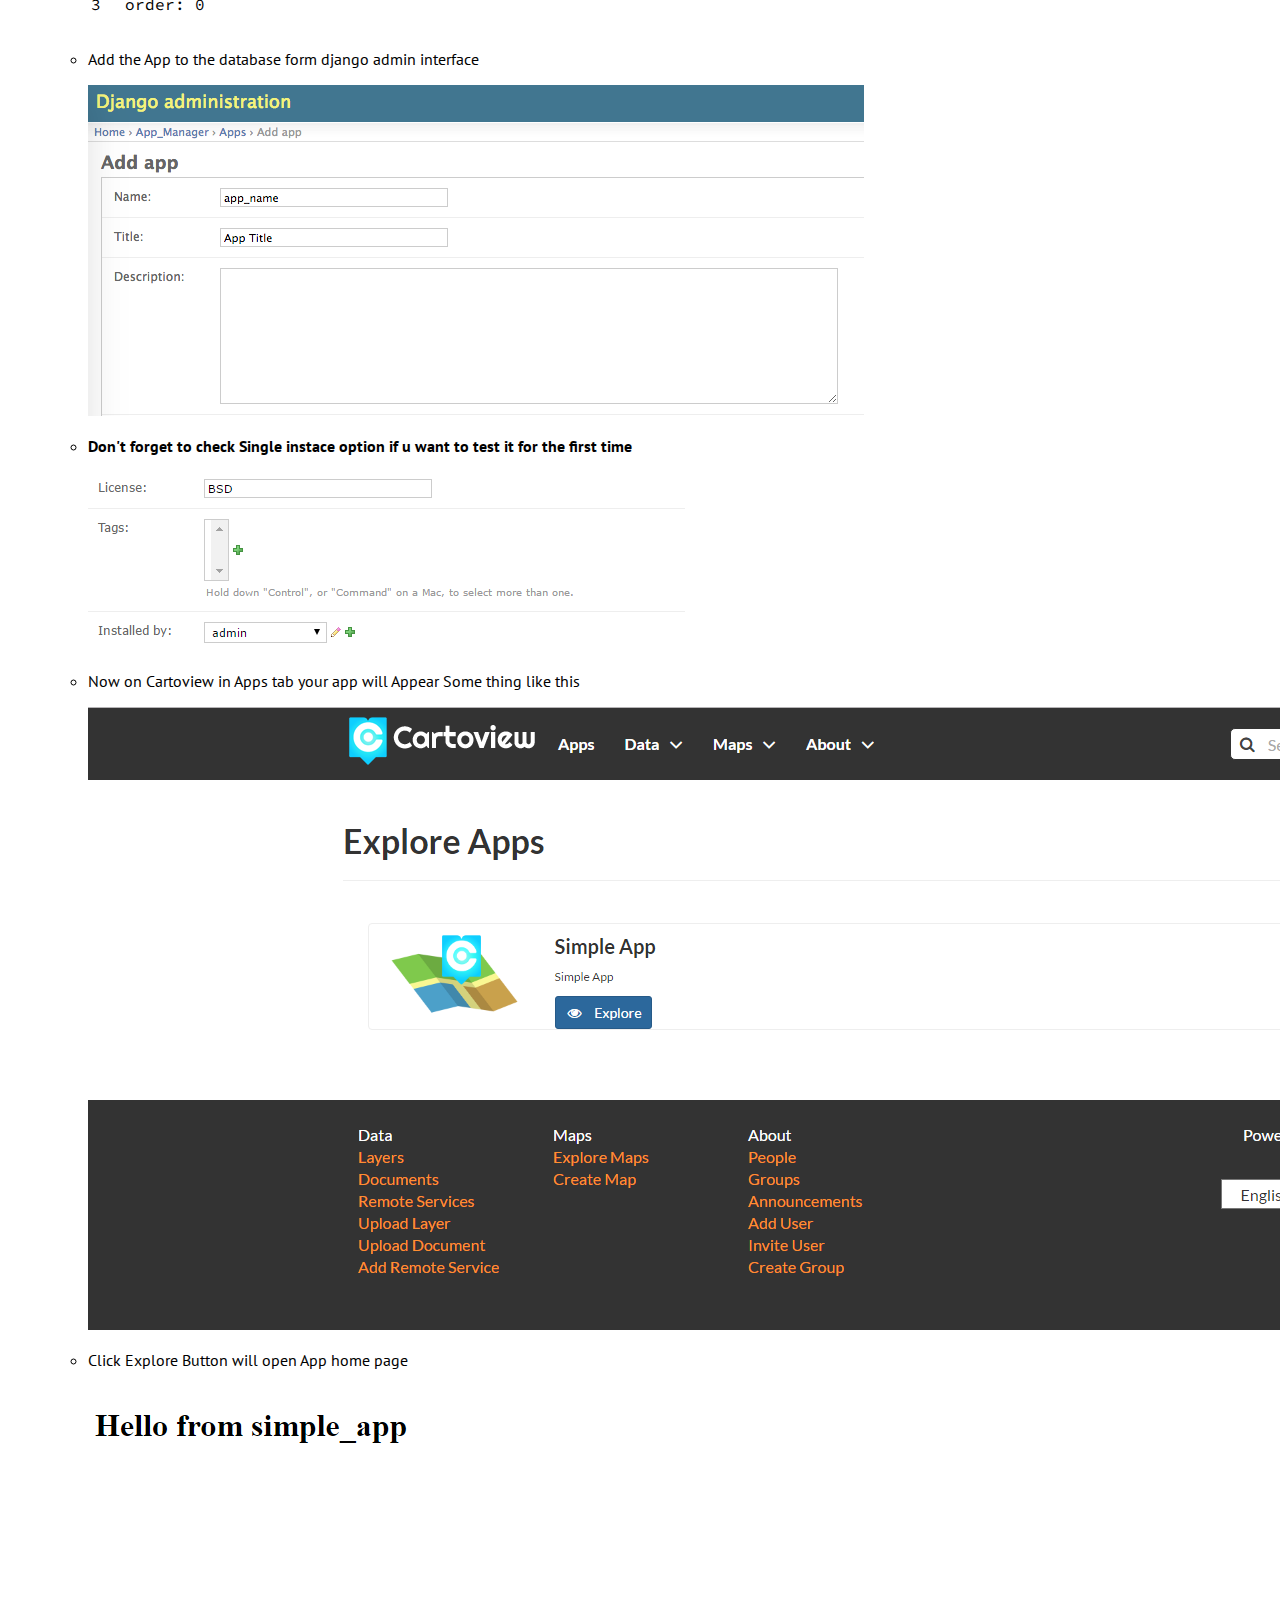
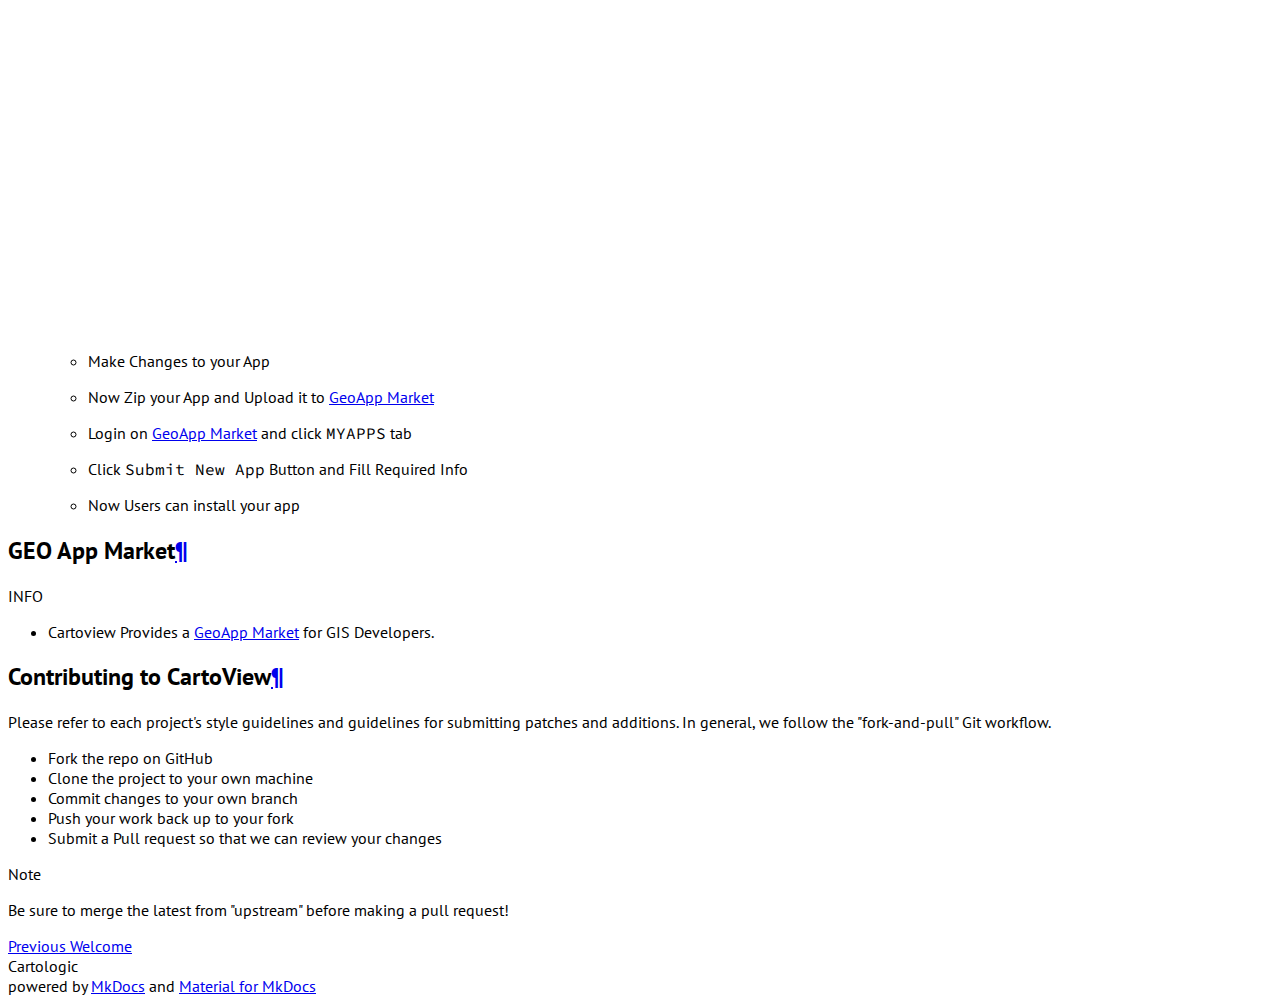
==== commit 7bf0b7c5: "add proper steps" ====
--- a/cartoview/index.html
+++ b/cartoview/index.html
@@ -464,7 +464,7 @@
 <li>Sharing GIS Apps</li>
 <li>Provide apps for common tasks like visualizing and querying feature services.</li>
 <li>Extend the functions of the GeoNode SDI beyond data management</li>
-<li>Provide a solid core of utilities that can be used to help developers integrate and deploy their Geo apps </li>
+<li>Provide a solid core of utilities that can be used to help developers integrate and deploy their Geo apps</li>
 <li>Foster an ecosystem of apps extending easily deplyable and installable</li>
 </ul>
 </li>
@@ -497,7 +497,7 @@
 <ul>
 <li><a href="http://cartoview.org/app/cartoview_map_viewer/">Simple Map Viewer</a> : This app allows the creation of html mobile ready viewer app with most basic features.</li>
 <li><a href="http://cartoview.org/app/cartoview_feature_list/">Feature Detailed Viewer</a> : A map and list applications for store locations or similar usage</li>
-<li><a href="http://cartoview.org/app/cartoview_geonode_viewer/">WebApp Builder</a> : A customizable GIS </li>
+<li><a href="http://cartoview.org/app/cartoview_geonode_viewer/">WebApp Builder</a> : A customizable GIS</li>
 </ul>
 </li>
 <li>
@@ -509,8 +509,22 @@
 </ul>
 <h2 id="installation-requirements">Installation Requirements<a class="headerlink" href="#installation-requirements" title="Permanent link">&para;</a></h2>
 <ul>
-<li>Install <a href="https://www.python.org/">Python2.7</a></li>
-<li>Install <a href="https://pypi.python.org/pypi/Django/1.8.7">1.8.7 &lt;= Django &lt;1.9a0</a></li>
+<li>Install <a href="https://www.python.org/">Python2.7</a><ul>
+<li>Make Sure to add the Python in the Path, as this is not setup by default</li>
+<li>check add python.exe to PATH
+    <img alt="python setup" src="../img/python.png" />
+    <img alt="python setup" src="../img/python2.png" /></li>
+</ul>
+</li>
+<li>
+<p>Install <a href="https://pypi.python.org/pypi/Django/1.8.7">1.8.7 &lt;= Django &lt;1.9a0</a></p>
+<div class="admonition attention">
+<p class="admonition-title">Docker users</p>
+<ul>
+<li>you need to install <a href="https://docs.docker.com/compose/install/">docker-compose</a></li>
+</ul>
+</div>
+</li>
 </ul>
 <h2 id="install-on-ubuntu-linux">Install On Ubuntu linux<a class="headerlink" href="#install-on-ubuntu-linux" title="Permanent link">&para;</a></h2>
 <ul>
@@ -525,7 +539,10 @@
 </div>
 </li>
 <li>
-<p>Install <a href="https://github.com/GeoNode/geonode">Geonode=2.5.15</a> </p>
+<p>Don't Forget <a href="./#installation-requirements">Installation requirements</a></p>
+</li>
+<li>
+<p>Install <a href="https://github.com/GeoNode/geonode">Geonode=2.5.15</a></p>
 </li>
 <li>
 <p>Install CartoView Libraries</p>
@@ -535,21 +552,14 @@
 
 </li>
 <li>
-<p>Install geonode client</p>
-<table class="codehilitetable"><tr><td class="linenos"><div class="linenodiv"><pre>1</pre></div></td><td class="code"><div class="codehilite"><pre><span></span><span class="n">pip</span> <span class="n">install</span> <span class="n">django</span><span class="o">-</span><span class="n">geonode</span><span class="o">-</span><span class="n">client</span>
-</pre></div>
-</td></tr></table>
-
-</li>
-<li>
 <p>Install CartoView_Django Project</p>
-<table class="codehilitetable"><tr><td class="linenos"><div class="linenodiv"><pre>1</pre></div></td><td class="code"><div class="codehilite"><pre><span></span>django-admin.py startproject --template<span class="o">=</span>https://github.com/cartologic/cartoview-project-template/archive/master.zip &lt;your_project_name&gt;
-</pre></div>
-</td></tr></table>
-
-</li>
-<li>
-<p>Go to your Project Folder </p>
+<table class="codehilitetable"><tr><td class="linenos"><div class="linenodiv"><pre>1</pre></div></td><td class="code"><div class="codehilite"><pre><span></span>django-admin.py startproject --template<span class="o">=</span>https://github.com/cartologic/cartoview-project-template/archive/master.zip --name django.env,uwsgi.ini,.bowerrc &lt;your_project_name&gt;
+</pre></div>
+</td></tr></table>
+
+</li>
+<li>
+<p>Go to your Project Folder</p>
 <table class="codehilitetable"><tr><td class="linenos"><div class="linenodiv"><pre>1</pre></div></td><td class="code"><div class="codehilite"><pre><span></span><span class="nb">cd</span> &lt;your_project_name&gt;
 </pre></div>
 </td></tr></table>
@@ -595,7 +605,7 @@
 <ul>
 <li>
 <p>To start Development Server run this Command :</p>
-<table class="codehilitetable"><tr><td class="linenos"><div class="linenodiv"><pre>1</pre></div></td><td class="code"><div class="codehilite"><pre><span></span>python manage.py runserver <span class="m">0</span>.0.0.0:8000 
+<table class="codehilitetable"><tr><td class="linenos"><div class="linenodiv"><pre>1</pre></div></td><td class="code"><div class="codehilite"><pre><span></span>python manage.py runserver <span class="m">0</span>.0.0.0:8000
 </pre></div>
 </td></tr></table>
 
@@ -615,7 +625,7 @@
 <p class="admonition-title">Apps From Geo App Market</p>
 <ul>
 <li>
-<p>to Install apps from <a href="http://www.cartoview.org">Geo App Market</a> </p>
+<p>to Install apps from <a href="http://www.cartoview.org">Geo App Market</a></p>
 </li>
 <li>
 <p>Load Default Store</p>
@@ -625,20 +635,40 @@
 
 </li>
 <li>
-<p>Now you Can Install Apps from <a href="http://www.cartoview.org">Geo App Market</a> </p>
-</li>
+<p>Install <a href="https://nodejs.org/en/">nodejs</a> and then install <a href="https://bower.io/">bower</a> we need them to install app_manager dependencies</p>
+</li>
+<li>in this step we will install required files in your project folder type :
+    <table class="codehilitetable"><tr><td class="linenos"><div class="linenodiv"><pre>1</pre></div></td><td class="code"><div class="codehilite"><pre><span></span>bower install 
+</pre></div>
+</td></tr></table></li>
+<li>Collect installed fieles type:
+    <table class="codehilitetable"><tr><td class="linenos"><div class="linenodiv"><pre>1</pre></div></td><td class="code"><div class="codehilite"><pre><span></span>python manage.py collectstatic --noinput
+</pre></div>
+</td></tr></table></li>
+<li>Now you Can Install Apps from <a href="http://www.cartoview.org">Geo App Market</a></li>
 <li>Go to <code>apps</code> tab and click <code>manage apps</code> Button and install app you want</li>
 </ul>
 </div>
 <h2 id="install-on-windows">Install On Windows<a class="headerlink" href="#install-on-windows" title="Permanent link">&para;</a></h2>
+<ul>
+<li>Install <a href="https://www.python.org/">Python2.7</a><ul>
+<li>Make Sure to add the Python in the Path, as this is not setup by default</li>
+<li>check add python.exe to PATH
+    <img alt="python setup" src="../img/python.png" />
+    <img alt="python setup" src="../img/python2.png" /></li>
+</ul>
+</li>
+<li>
+<p>Install Django 1.8.7 open cmd and type:</p>
+<table class="codehilitetable"><tr><td class="linenos"><div class="linenodiv"><pre>1</pre></div></td><td class="code"><div class="codehilite"><pre><span></span>pip install <span class="nv">django</span><span class="o">==</span><span class="m">1</span>.8.7
+</pre></div>
+</td></tr></table>
+
+</li>
+</ul>
 <p><strong>We recommend to use Docker</strong></p>
 <ul>
-<li>
-<p>Install <a href="http://gnuwin32.sourceforge.net/install.html">Make</a></p>
-</li>
-<li>
-<p>Follow <a href="./#docker">Docker Instructions</a></p>
-</li>
+<li>Follow <a href="./#docker">Docker Instructions</a></li>
 </ul>
 <h2 id="existing-geonode-users">Existing GeoNode Users<a class="headerlink" href="#existing-geonode-users" title="Permanent link">&para;</a></h2>
 <p>Check GeoNode and Cartoview version compatibility in <a href="https://pypi.python.org/pypi/cartoview">PYPI</a> then install Cartoview</p>
@@ -662,13 +692,13 @@
 </li>
 <li>
 <p>Create Cartoview Project</p>
-<table class="codehilitetable"><tr><td class="linenos"><div class="linenodiv"><pre>1</pre></div></td><td class="code"><div class="codehilite"><pre><span></span>django-admin.py startproject --template<span class="o">=</span>https://github.com/cartologic/cartoview-project-template/archive/master.zip &lt;your_project_name&gt;
-</pre></div>
-</td></tr></table>
-
-</li>
-<li>
-<p>Go to your Project Folder </p>
+<table class="codehilitetable"><tr><td class="linenos"><div class="linenodiv"><pre>1</pre></div></td><td class="code"><div class="codehilite"><pre><span></span>django-admin.py startproject --template<span class="o">=</span>https://github.com/cartologic/cartoview-project-template/archive/master.zip --name django.env,uwsgi.ini,.bowerrc &lt;your_project_name&gt;
+</pre></div>
+</td></tr></table>
+
+</li>
+<li>
+<p>Go to your Project Folder</p>
 <table class="codehilitetable"><tr><td class="linenos"><div class="linenodiv"><pre>1</pre></div></td><td class="code"><div class="codehilite"><pre><span></span><span class="nb">cd</span> &lt;your_project_name&gt;
 </pre></div>
 </td></tr></table>
@@ -682,7 +712,7 @@
 
 </li>
 <li>
-<p>create People table </p>
+<p>create People table</p>
 <table class="codehilitetable"><tr><td class="linenos"><div class="linenodiv"><pre>1</pre></div></td><td class="code"><div class="codehilite"><pre><span></span>python manage.py migrate people
 </pre></div>
 </td></tr></table>
@@ -693,13 +723,13 @@
 </div>
 </li>
 <li>
-<p>create rest of database tables 
+<p>create rest of database tables
     <table class="codehilitetable"><tr><td class="linenos"><div class="linenodiv"><pre>1</pre></div></td><td class="code"><div class="codehilite"><pre><span></span>python manage.py migrate
 </pre></div>
 </td></tr></table></p>
 </li>
 <li>
-<p>Collect static Files </p>
+<p>Collect static Files</p>
 <table class="codehilitetable"><tr><td class="linenos"><div class="linenodiv"><pre>1</pre></div></td><td class="code"><div class="codehilite"><pre><span></span>python manage.py collectstatic --noinput
 </pre></div>
 </td></tr></table>
@@ -712,43 +742,43 @@
 </td></tr></table></p>
 </li>
 </ul>
+<div class="admonition warning">
+<p class="admonition-title">Important</p>
+<p>in Production Configure Geoserver before uploading layers from <a href="http://docs.geonode.org/en/master/tutorials/admin/geoserver_geonode_security/#geoserver-security-backend">here</a></p>
+</div>
 <h2 id="docker">Docker<a class="headerlink" href="#docker" title="Permanent link">&para;</a></h2>
 <ul>
 <li>be sure you installed all <a href="./#installation-requirements">requirements</a></li>
 <li>Install <a href="https://www.docker.com/products/docker">Docker</a></li>
+<li>for windows users please use docker shell to execute the following commands</li>
 <li>
 <p>Create Cartoview Project which contains required files to run and configure Docker using this command:</p>
-<table class="codehilitetable"><tr><td class="linenos"><div class="linenodiv"><pre>1</pre></div></td><td class="code"><div class="codehilite"><pre><span></span><span class="n">django</span><span class="o">-</span><span class="n">admin</span><span class="o">.</span><span class="n">py</span> <span class="n">startproject</span> <span class="o">--</span><span class="n">template</span><span class="o">=</span><span class="n">https</span><span class="p">:</span><span class="o">//</span><span class="n">github</span><span class="o">.</span><span class="n">com</span><span class="o">/</span><span class="n">cartologic</span><span class="o">/</span><span class="n">cartoview</span><span class="o">-</span><span class="n">project</span><span class="o">-</span><span class="n">template</span><span class="o">/</span><span class="n">archive</span><span class="o">/</span><span class="n">master</span><span class="o">.</span><span class="n">zip</span> <span class="o">&lt;</span><span class="n">your_project_name</span><span class="o">&gt;</span>
-</pre></div>
-</td></tr></table>
-
-</li>
-<li>
-<p>Replace <code>&lt;your_project_name&gt;</code> with desired name here i will use <code>cartoview_project</code></p>
-</li>
-<li>
-<p>Go to your project Folder 
+<table class="codehilitetable"><tr><td class="linenos"><div class="linenodiv"><pre>1</pre></div></td><td class="code"><div class="codehilite"><pre><span></span><span class="n">django</span><span class="o">-</span><span class="n">admin</span><span class="o">.</span><span class="n">py</span> <span class="n">startproject</span> <span class="o">--</span><span class="n">template</span><span class="o">=</span><span class="n">https</span><span class="p">:</span><span class="o">//</span><span class="n">github</span><span class="o">.</span><span class="n">com</span><span class="o">/</span><span class="n">cartologic</span><span class="o">/</span><span class="n">cartoview</span><span class="o">-</span><span class="n">project</span><span class="o">-</span><span class="n">template</span><span class="o">/</span><span class="n">archive</span><span class="o">/</span><span class="n">master</span><span class="o">.</span><span class="n">zip</span> <span class="o">--</span><span class="n">name</span> <span class="n">django</span><span class="o">.</span><span class="n">env</span><span class="p">,</span><span class="n">uwsgi</span><span class="o">.</span><span class="n">ini</span><span class="p">,</span><span class="o">.</span><span class="n">bowerrc</span> <span class="o">&lt;</span><span class="n">your_project_name</span><span class="o">&gt;</span>
+</pre></div>
+</td></tr></table>
+
+</li>
+<li>
+<p>Replace <code>&lt;your_project_name&gt;</code> with the desired name </p>
+</li>
+<li>
+<p>Go to your project Folder
      <table class="codehilitetable"><tr><td class="linenos"><div class="linenodiv"><pre>1</pre></div></td><td class="code"><div class="codehilite"><pre><span></span><span class="n">cd</span> <span class="o">&lt;</span><span class="n">your_project_name</span><span class="o">&gt;</span>
 </pre></div>
 </td></tr></table></p>
 </li>
-<li>If you want to run this project on localhost only change two variables(project,module) in <code>uwsgi.ini</code>(this is the server file) file in your Project Folder :
-    <table class="codehilitetable"><tr><td class="linenos"><div class="linenodiv"><pre>1
-2
-3</pre></div></td><td class="code"><div class="codehilite"><pre><span></span>project = &lt;your_project_name&gt;
-.....
-module= &lt;your_project_name&gt;.wsgi:application
-</pre></div>
-</td></tr></table></li>
+<li>Open <code>docker-compose.yml</code> and Look at the port numbers for GeoServer and Postges and change the number before the <code>:</code> this will be the port on your machine</li>
 <li>
 <p>If you want to run this project with a domain :</p>
-<ol>
-<li>repeat previous step</li>
+<ul>
 <li>change <code>django.env</code>(this is the file of the common django setting variables) file in your Project Folder to be some thing like this:</li>
-</ol>
+</ul>
 <div class="admonition tip">
 <p class="admonition-title">Tip</p>
-<p>default database username: <code>cartologic</code> and password:<code>root</code></p>
+<ul>
+<li>default database username: <code>cartologic</code> and password: <code>root</code></li>
+<li>default database user in <code>postgis.env</code> file in your project if want to change it.</li>
+</ul>
 </div>
 <table class="codehilitetable"><tr><td class="linenos"><div class="linenodiv"><pre>1
 2
@@ -762,27 +792,16 @@
 </pre></div>
 </td></tr></table>
 
-<div class="admonition tip">
-<p class="admonition-title">Tip</p>
-<p>default database user in <code>postgis.env</code> file in your project if want to change it. </p>
-</div>
 </li>
 <li>
 <p>Start Docker images(cartoview,geoserver,postgres) type :</p>
-<table class="codehilitetable"><tr><td class="linenos"><div class="linenodiv"><pre>1</pre></div></td><td class="code"><div class="codehilite"><pre><span></span>make up
-</pre></div>
-</td></tr></table>
-
-</li>
-<li>
-<p>detect changes in <code>app_manager</code> App:</p>
-<table class="codehilitetable"><tr><td class="linenos"><div class="linenodiv"><pre>1</pre></div></td><td class="code"><div class="codehilite"><pre><span></span>make prepare_manager
-</pre></div>
-</td></tr></table>
-
-</li>
-<li>
-<p>create  people table : </p>
+<table class="codehilitetable"><tr><td class="linenos"><div class="linenodiv"><pre>1</pre></div></td><td class="code"><div class="codehilite"><pre><span></span>make run
+</pre></div>
+</td></tr></table>
+
+</li>
+<li>
+<p>create  people table :</p>
 <table class="codehilitetable"><tr><td class="linenos"><div class="linenodiv"><pre>1</pre></div></td><td class="code"><div class="codehilite"><pre><span></span>make migrate_people
 </pre></div>
 </td></tr></table>
@@ -793,8 +812,8 @@
 </div>
 </li>
 <li>
-<p>create rest of  tabels : </p>
-<table class="codehilitetable"><tr><td class="linenos"><div class="linenodiv"><pre>1</pre></div></td><td class="code"><div class="codehilite"><pre><span></span>make sync
+<p>create rest of  tabels and collect static files :</p>
+<table class="codehilitetable"><tr><td class="linenos"><div class="linenodiv"><pre>1</pre></div></td><td class="code"><div class="codehilite"><pre><span></span>make static_db
 </pre></div>
 </td></tr></table>
 
@@ -852,7 +871,7 @@
 <p><img alt="App Home" src="../img/app_home.PNG" /></p>
 </li>
 <li>
-<p>Make Changes to your App </p>
+<p>Make Changes to your App</p>
 </li>
 <li>
 <p>Now Zip your App and Upload it to <a href="http://www.cartoview.org">GeoApp Market</a></p>
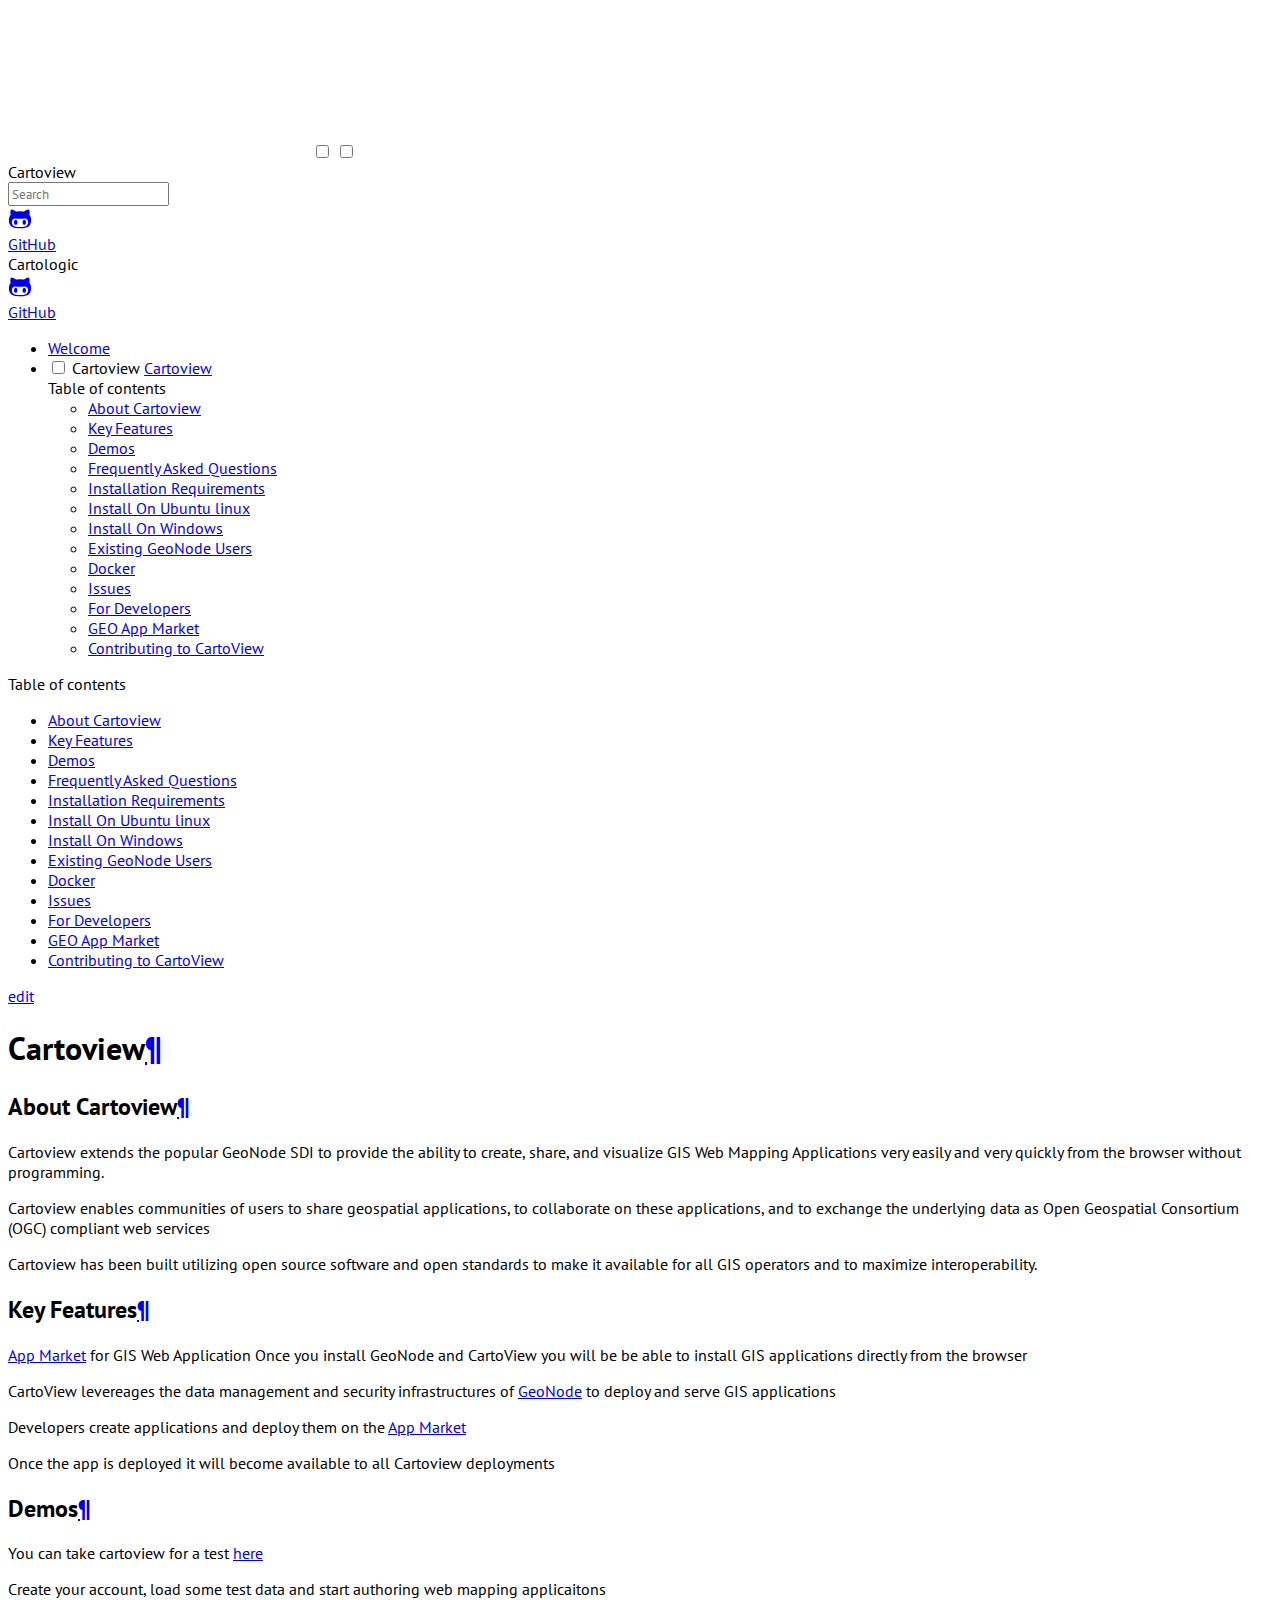
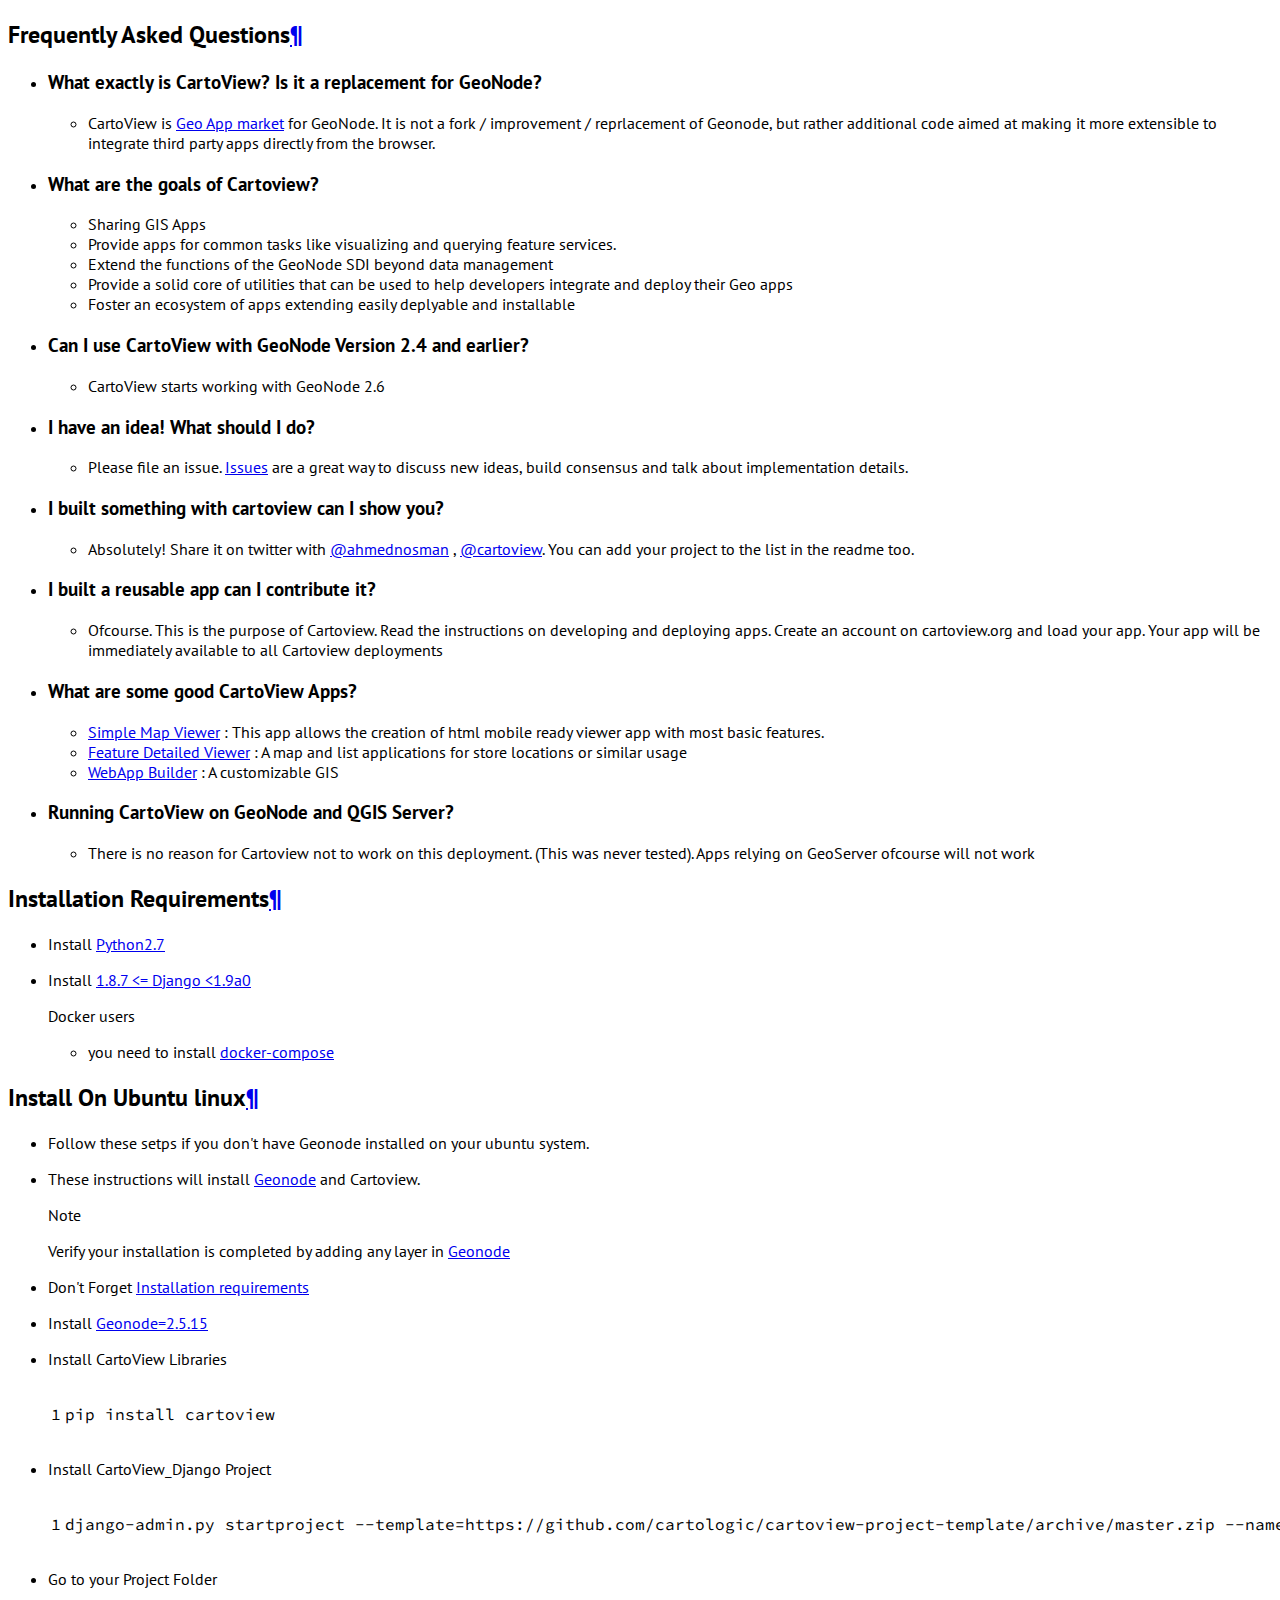
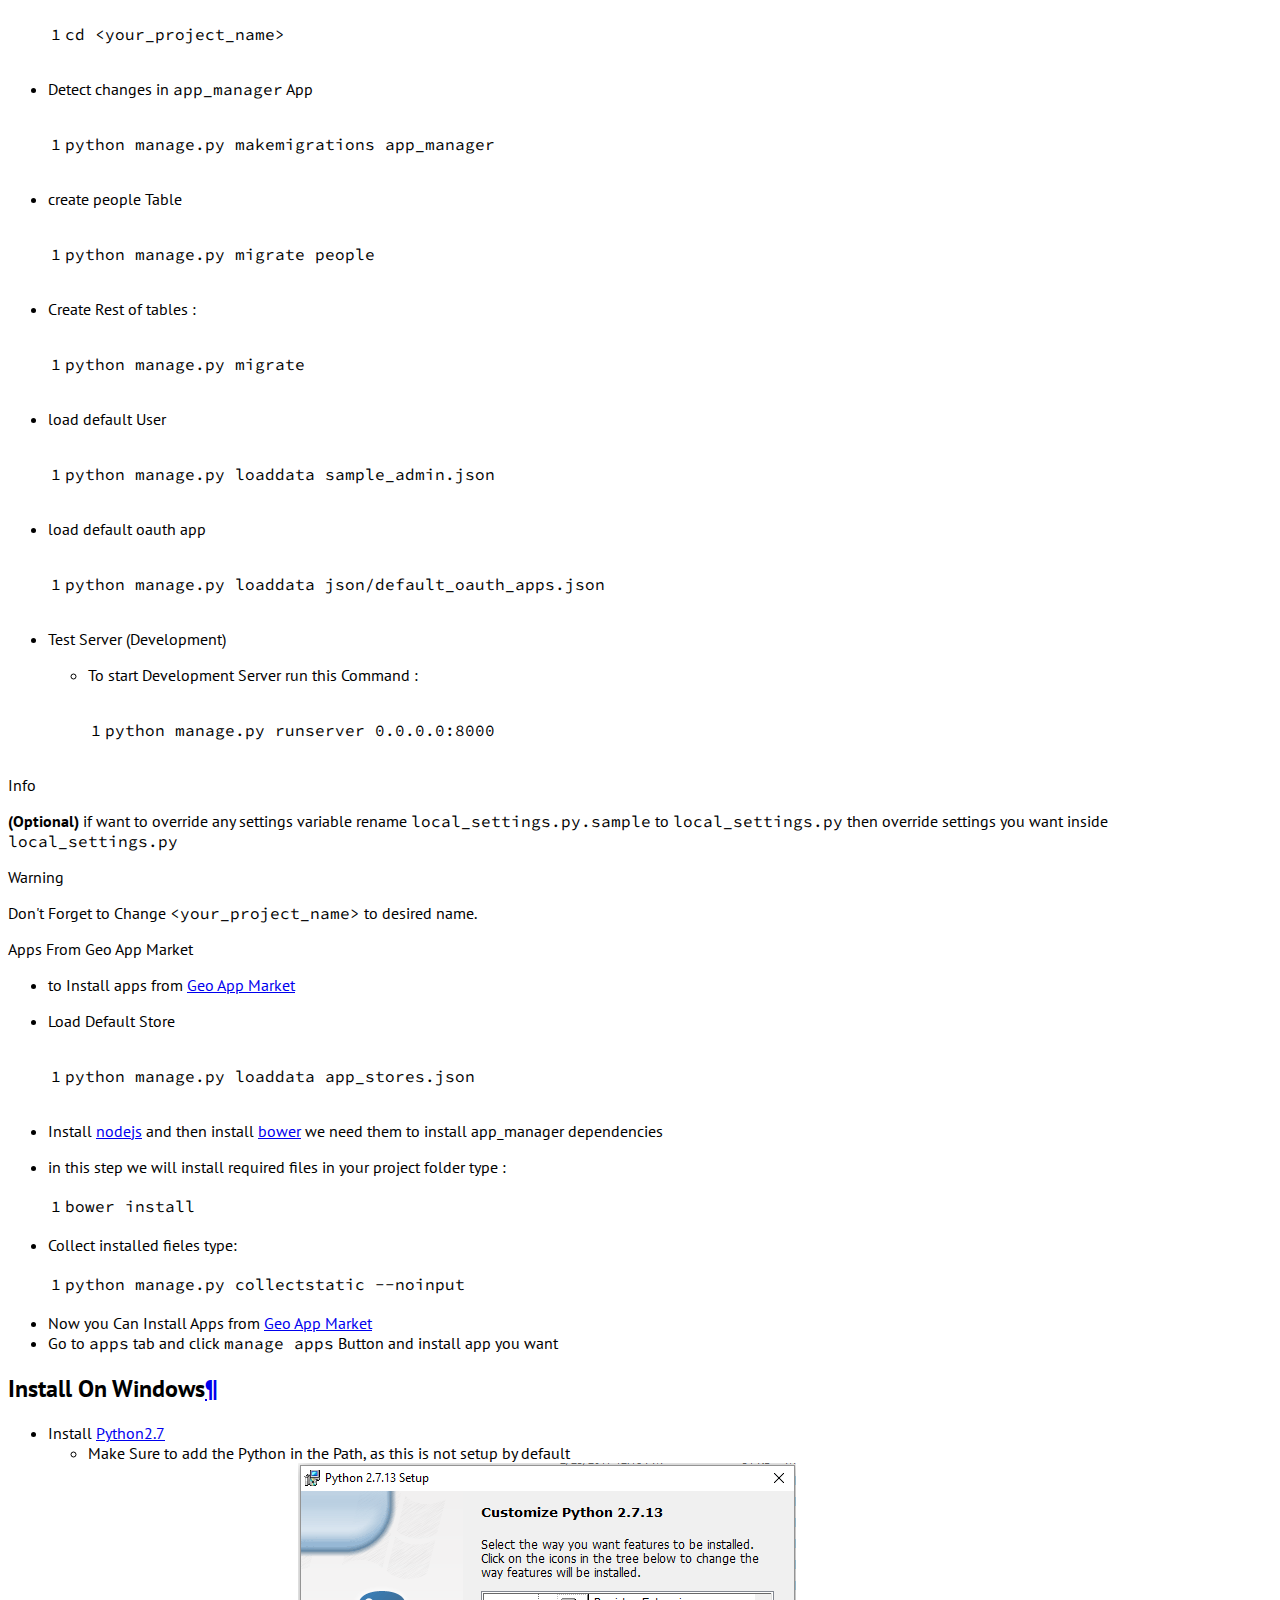
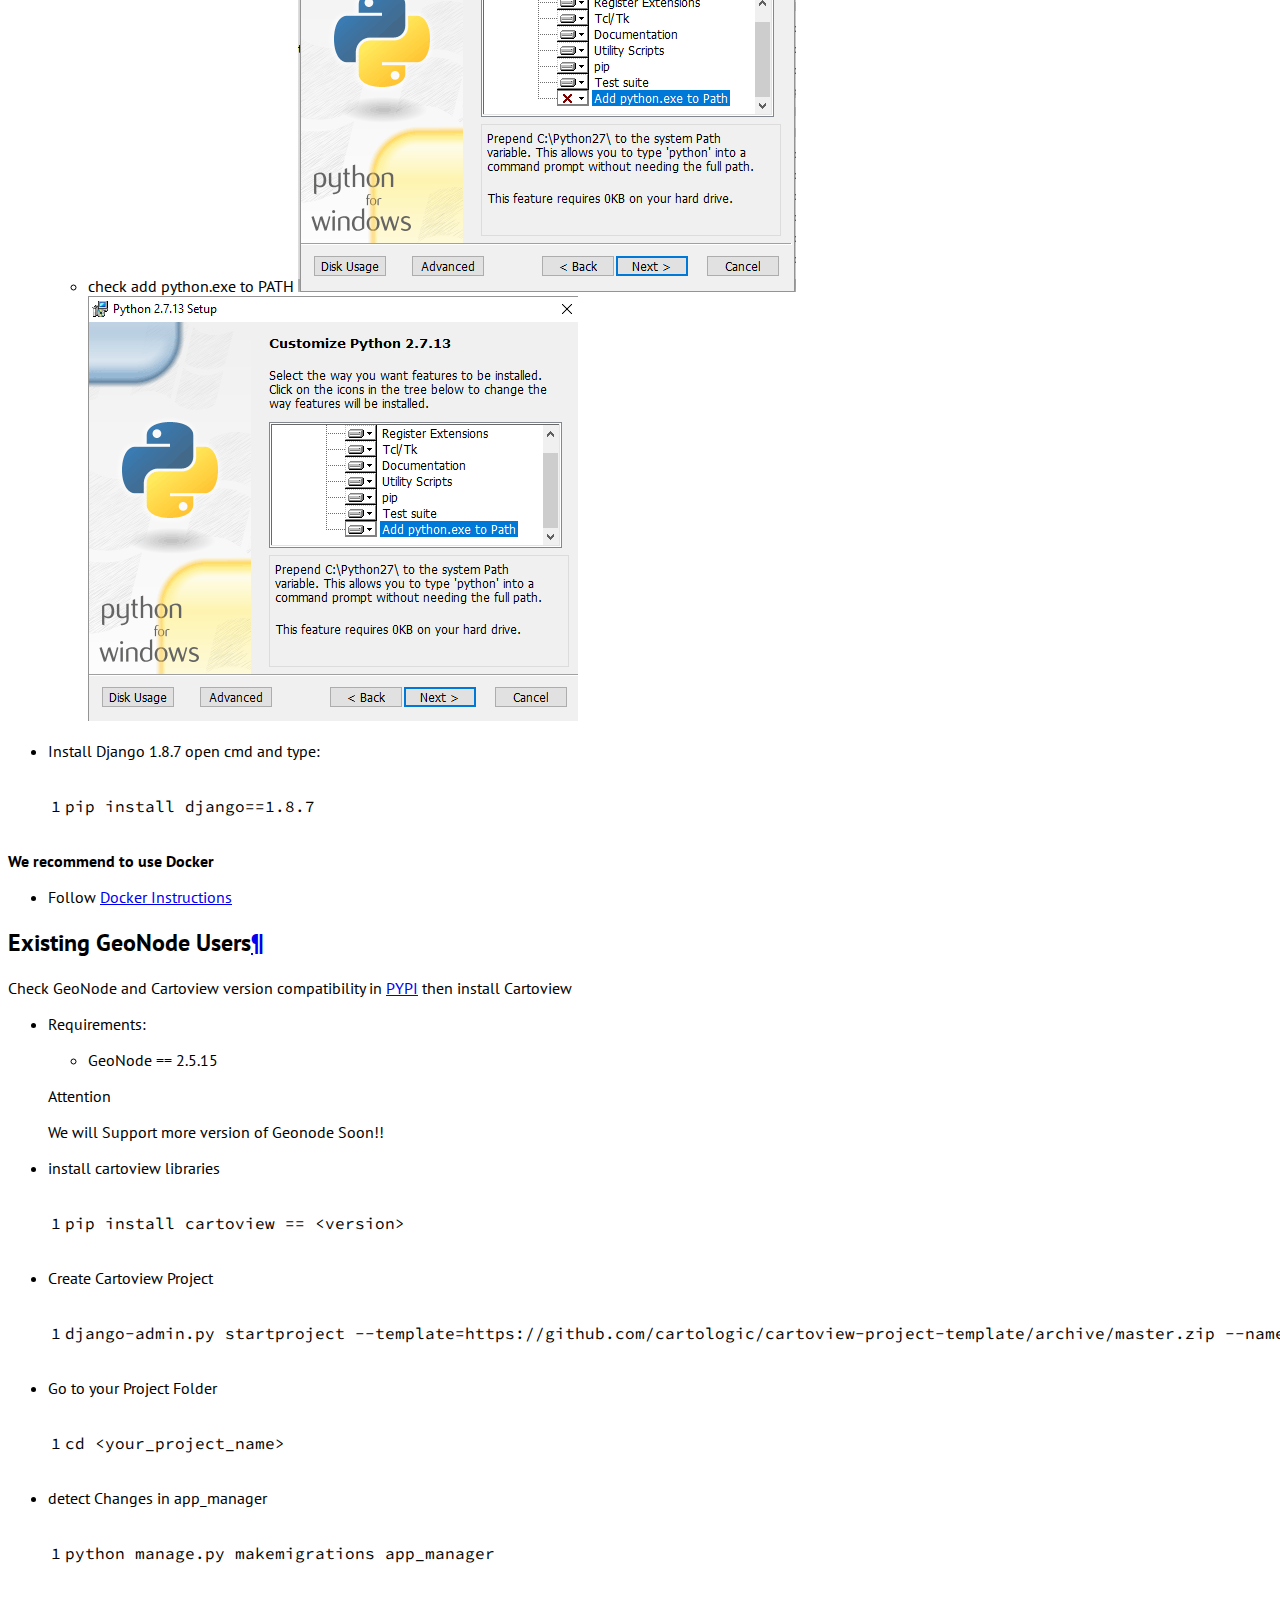
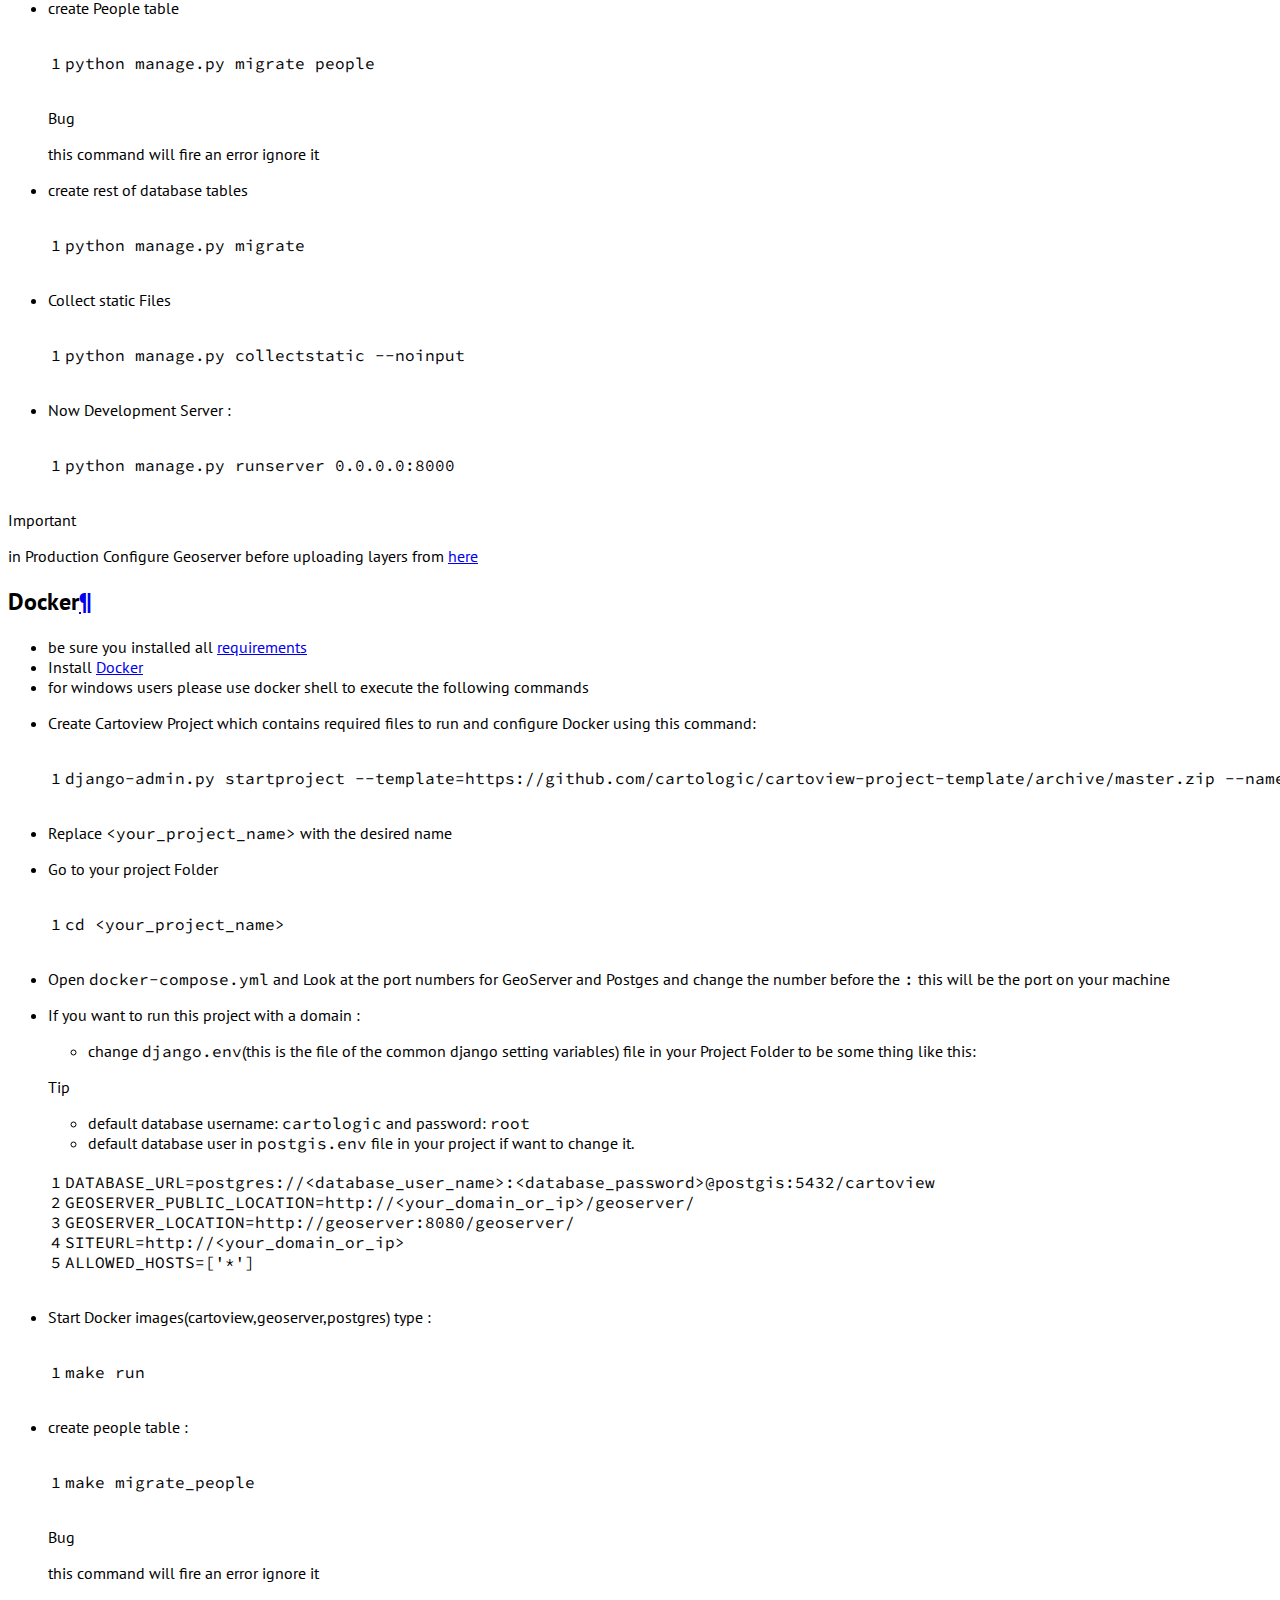
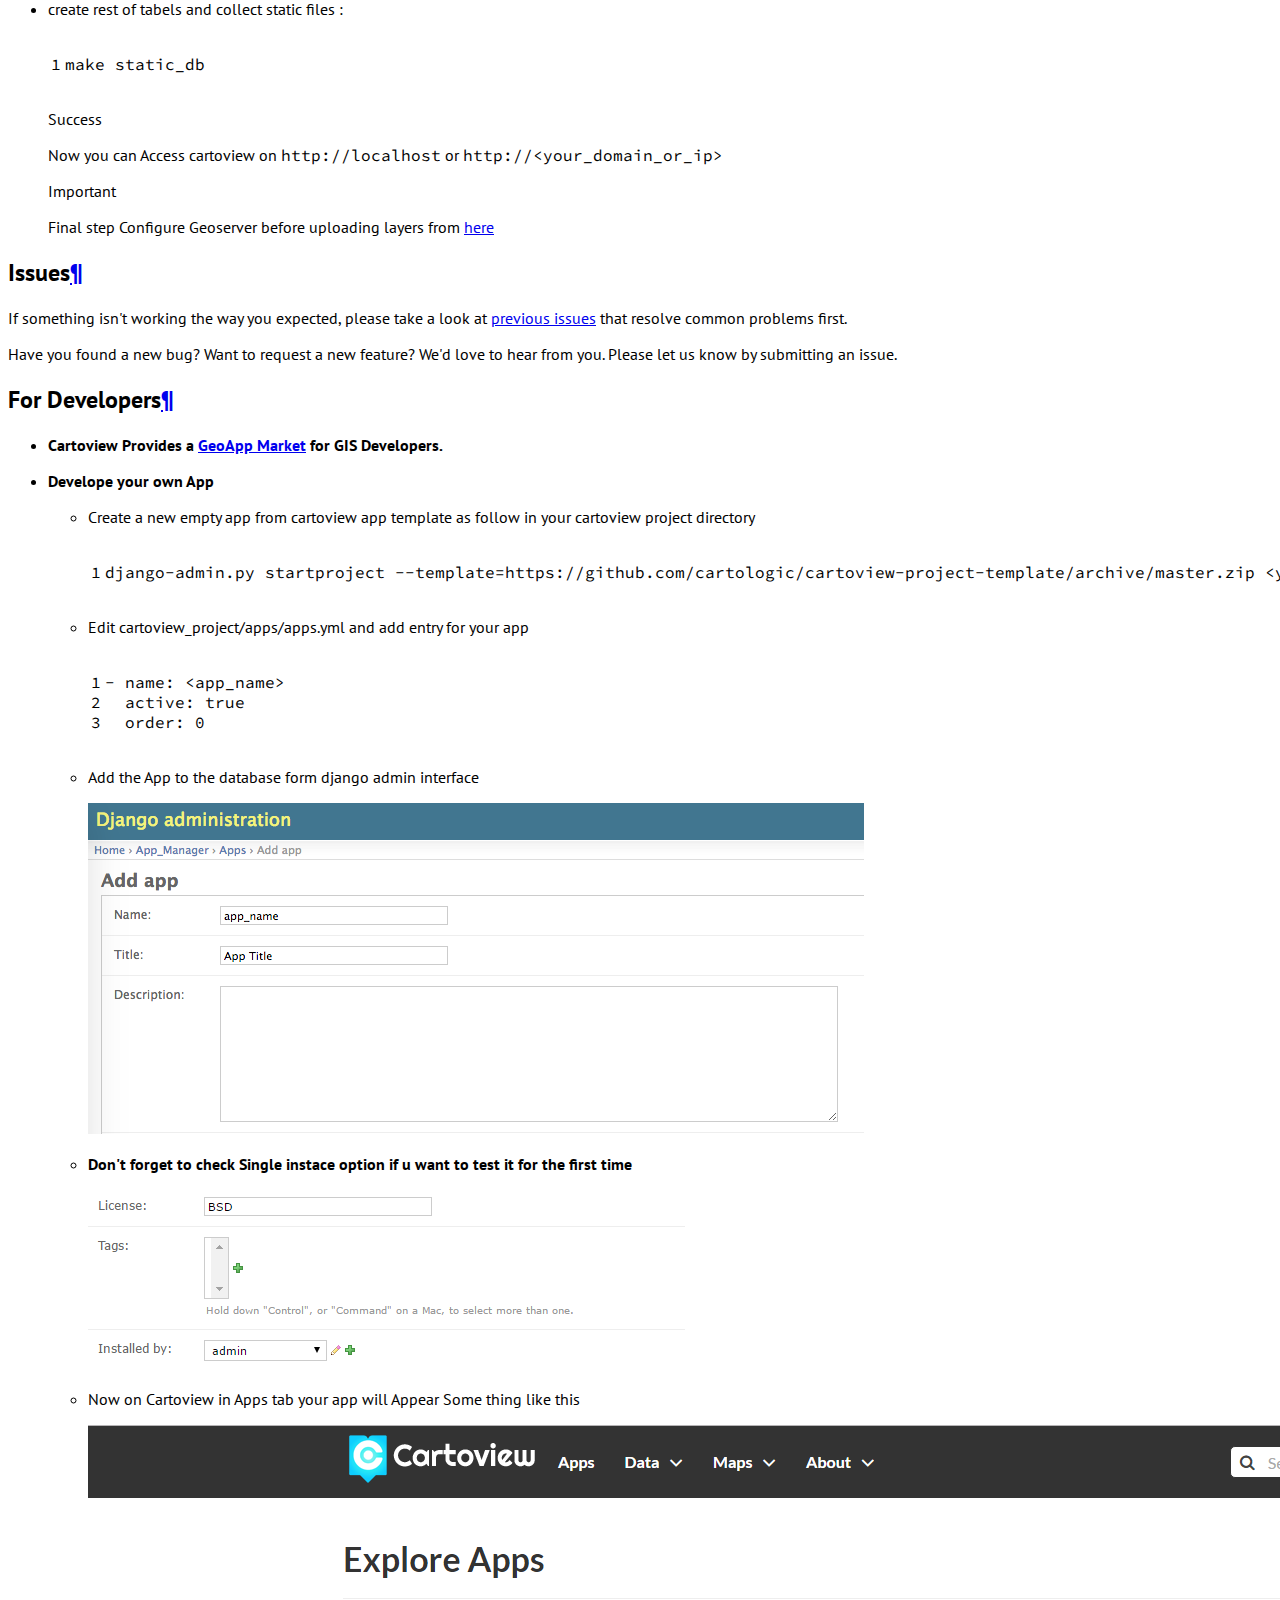
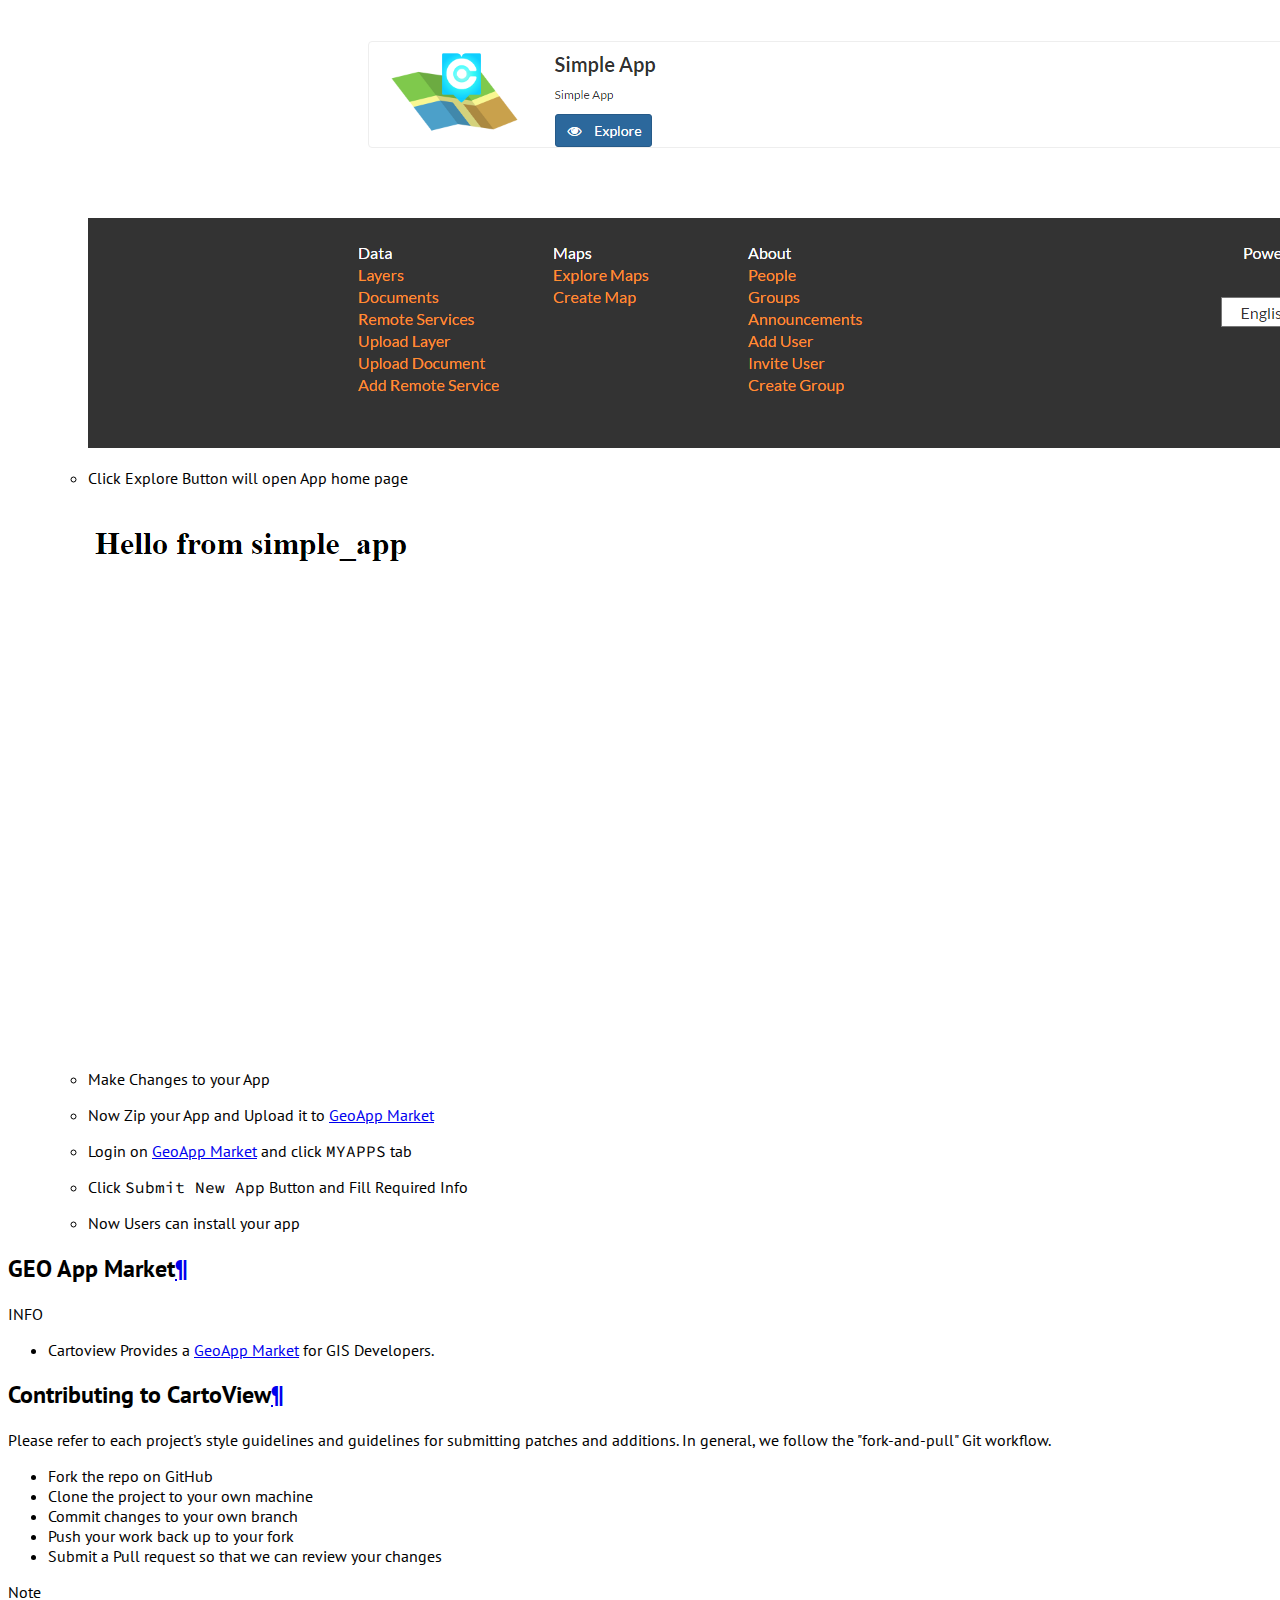
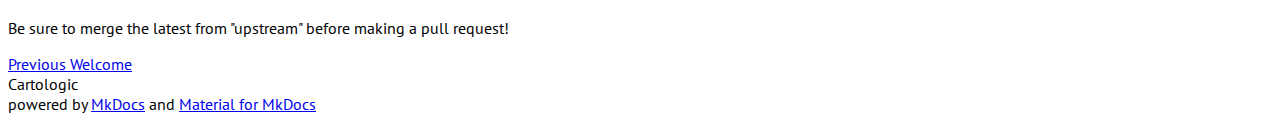
==== commit 935f9397: "add proper steps" ====
--- a/cartoview/index.html
+++ b/cartoview/index.html
@@ -509,12 +509,8 @@
 </ul>
 <h2 id="installation-requirements">Installation Requirements<a class="headerlink" href="#installation-requirements" title="Permanent link">&para;</a></h2>
 <ul>
-<li>Install <a href="https://www.python.org/">Python2.7</a><ul>
-<li>Make Sure to add the Python in the Path, as this is not setup by default</li>
-<li>check add python.exe to PATH
-    <img alt="python setup" src="../img/python.png" />
-    <img alt="python setup" src="../img/python2.png" /></li>
-</ul>
+<li>
+<p>Install <a href="https://www.python.org/">Python2.7</a></p>
 </li>
 <li>
 <p>Install <a href="https://pypi.python.org/pypi/Django/1.8.7">1.8.7 &lt;= Django &lt;1.9a0</a></p>
